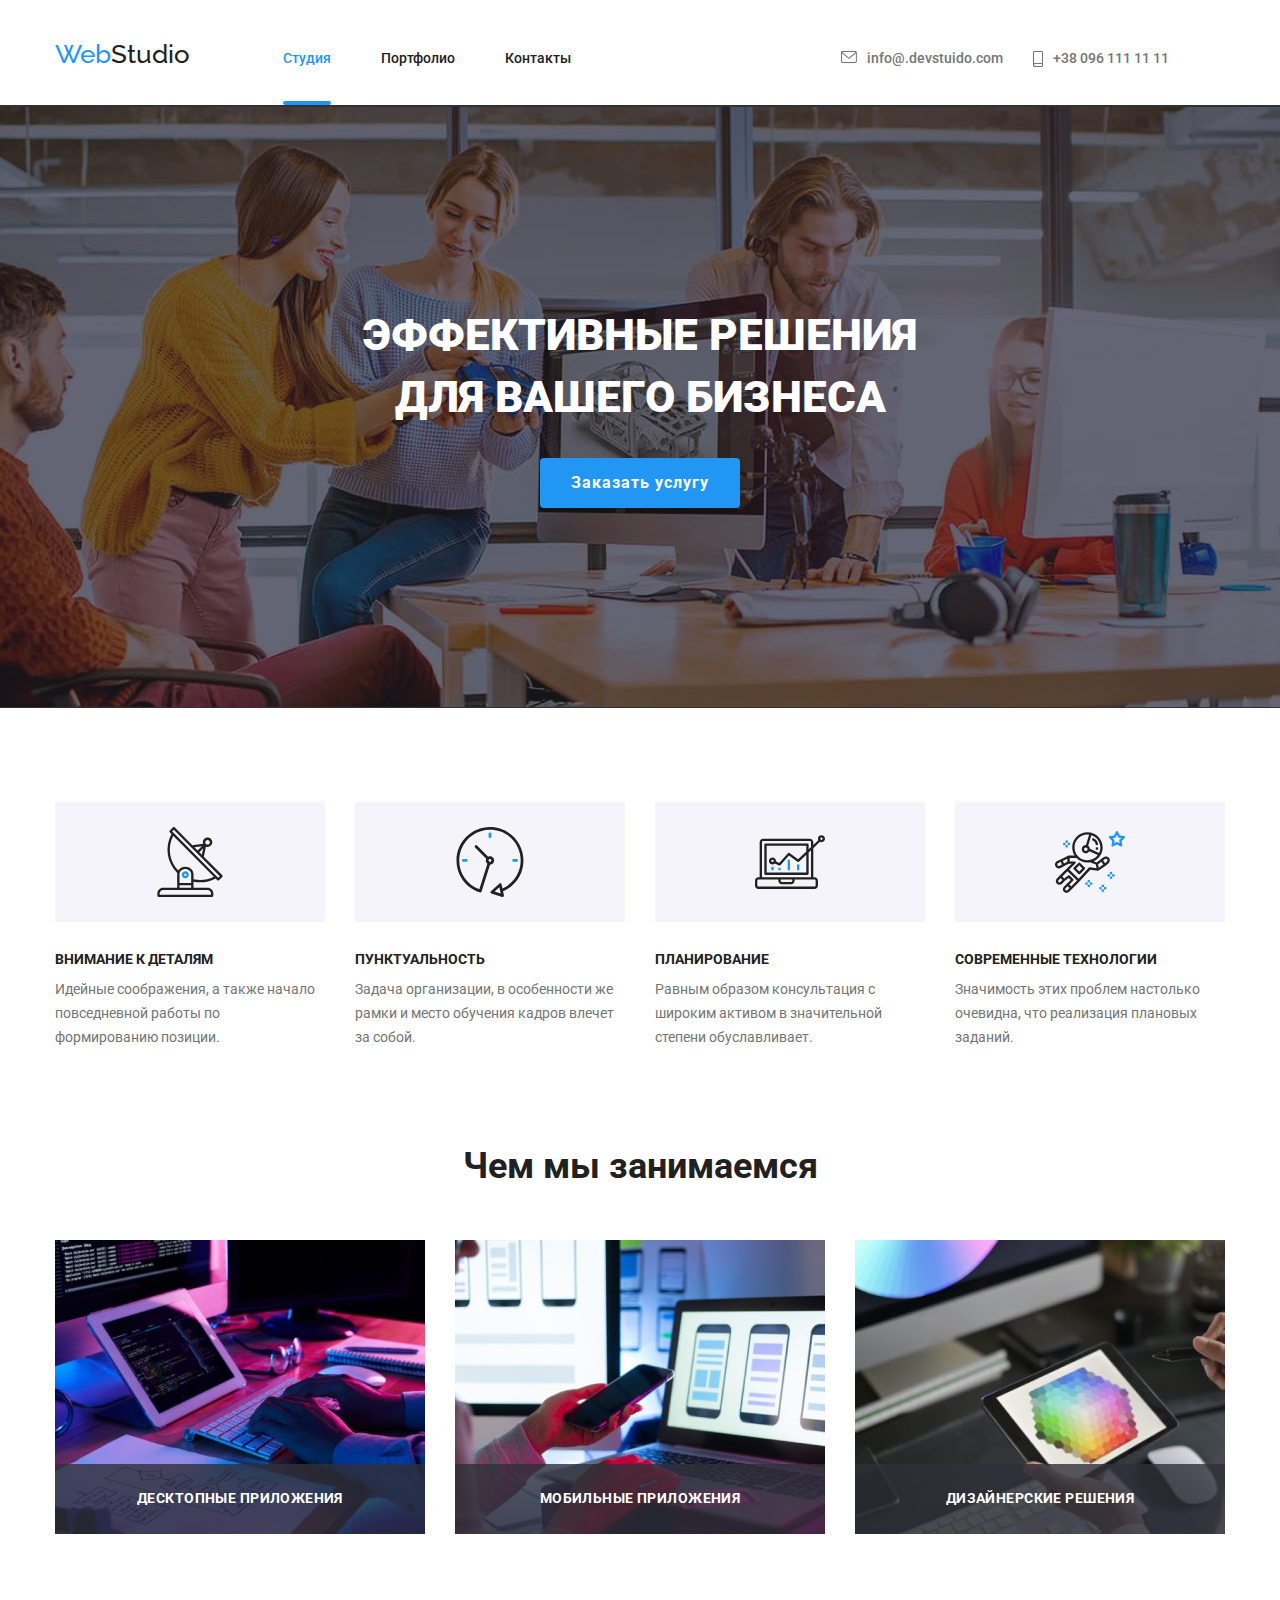
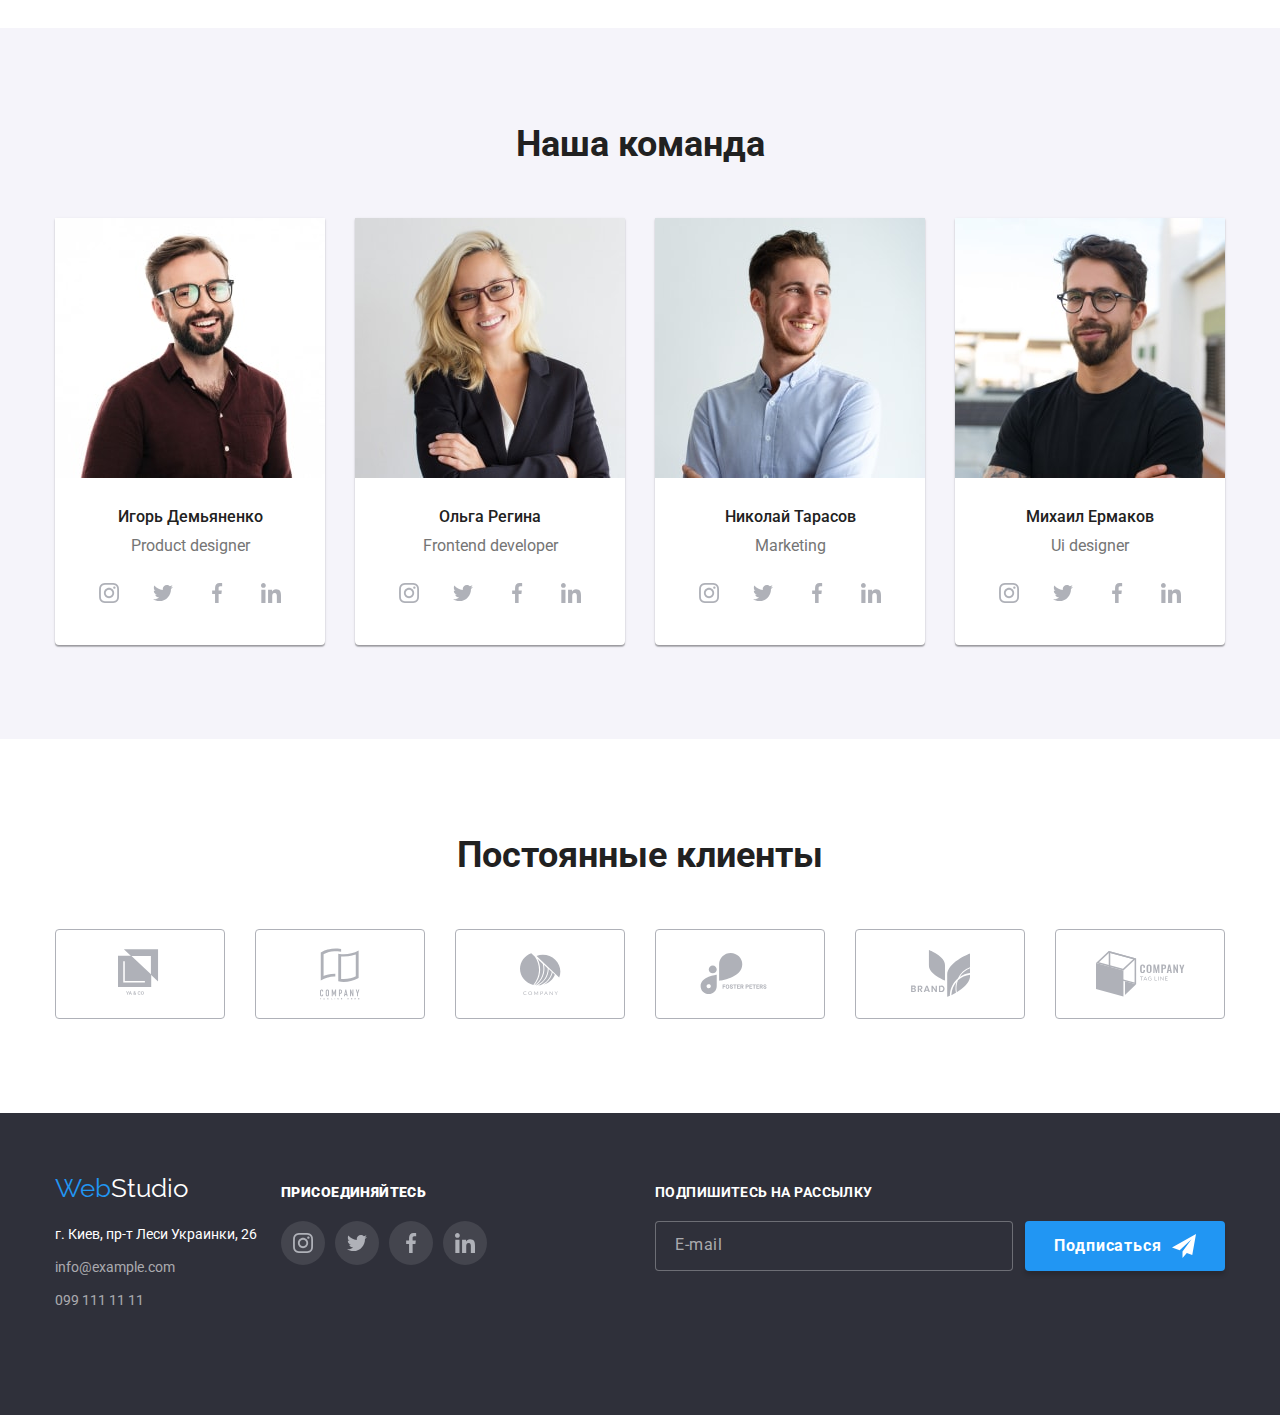
==== index.html @ bd7343af "1" ====
<!DOCTYPE html>
<html lang="ru">
  <head>
    <meta charset="UTF-8" />
    <meta name="viewport" content="width=device-width, initial-scale=1.0" />
    <title>Document</title>
    <link rel="styleheet" href="https://cdnjs.cloudflare.com/ajax/libs/modern-normalize/1.0.0/modern-normalize.min.css" />
    <link href="https://fonts.googleapis.com/css2?family=Roboto:wght@400;500;700;900&display=swap" rel="stylesheet" />
    <link href="https://fonts.googleapis.com/css2?family=Raleway:wght@700&display=swap" rel="stylesheet" />
    <link rel="stylesheet" href="./css/main.min.css" />
  </head>
  <body>
    <header class="index header">
      <div class="container container-nav">
        <a class="logo header-logo" href="/"><span>Web</span>Studio</a>

        <div data-menu class="nav_contacts is-open">
          <nav class="nav">
            <ul class="nav-links">
              <li class="nav-current nav-link"><a class="nav-current-link" href="">Студия</a></li>
              <li class="nav-link"><a href="./portfolio.html">Портфолио</a></li>
              <li class="nav-link"><a href="">Контакты</a></li>
            </ul>
          </nav>
          <ul class="header-contacts__list">
            <li class="header-contact__item">
              <a class="header-contacts header-item" href="info@devstudio.com">
                <svg class="header__icon" width="16px" height="12px">
                  <use href="./images/icons-homework4/symbol-defs.svg#envelope"></use>
                </svg>
                info@.devstuido.com</a
              >
            </li>
            <li class="header-contact__item">
              <a class="header-contacts" href="tel:+380991111111">
                <svg class="header__icon" width="10px" height="16px">
                  <use href="./images/icons-homework4/symbol-defs.svg#smartphone"></use>
                </svg>
                +38 096 111 11 11</a
              >
            </li>
          </ul>
        </div>
      </div>
      <button class="mob_menu-button is-open" type="button" data-menu-button>
        <svg class="mob_icons" width="40" height="40">
          <use class="mob_icon-menu" href="./images/icons-homework4/symbol-defs.svg#menu-icon"></use>
          <use class="mob_icon-cross" href="./images/icons-homework4/symbol-defs.svg#close-black"></use>
        </svg>
      </button>
    </header>
    <!-- блок герой-->
    <main>
      <section class="hero-section">
        <div class="container container-hero">
          <h1 class="hero-header">Эффективные решения для вашего бизнеса</h1>
          <button class="general-button" type="button" data-modal-open>Заказать услугу</button>
        </div>
      </section>
      <!--характеристики-->
      <section class="qualities section-padding">
        <div class="container">
          <h2 class="hidden">Наши характеристики</h2>
          <ul class="qualities-list">
            <li class="qualities-item logo-antenna">
              <h3 class="qualities-header">Внимание к деталям</h3>
              <p class="qualities-paragraph">Идейные соображения, а также начало повседневной работы по формированию позиции.</p>
            </li>
            <li class="qualities-item logo-clock">
              <h3 class="qualities-header">Пунктуальность</h3>
              <p class="qualities-paragraph">Задача организации, в особенности же рамки и место обучения кадров влечет за собой.</p>
            </li>
            <li class="qualities-item logo-diagram">
              <h3 class="qualities-header">Планирование</h3>
              <p class="qualities-paragraph">Равным образом консультация с широким активом в значительной степени обуславливает.</p>
            </li>
            <li class="qualities-item logo-astronaut">
              <h3 class="qualities-header">Современные технологии</h3>
              <p class="qualities-paragraph">Значимость этих проблем настолько очевидна, что реализация плановых заданий.</p>
            </li>
          </ul>
        </div>
      </section>
      <!--Виды услуг-->
      <section class="index-services__section">
        <div class="container section-padding">
          <h2 class="section-header">Чем мы занимаемся</h2>

          <ul class="product-images">
            <li class="index-product-image__container">
              <div class="index-product-overlay__container">
                <p class="index-product-overlay">десктопные приложения</p>
              </div>
              <img
                src="./images/images_homework1/desktop-1x-min.jpg"
                srcset="./images/images_homework1/desktop-1x-min.jpg 1x, ./images/images_homework1/desktop-2x-min.jpg 2x"
                width="370"
                alt="Человек работает за компьютером"
              />
            </li>
            <li class="index-product-image__container">
              <div class="index-product-overlay__container">
                <p class="index-product-overlay">мобильные приложения</p>
              </div>
              <img
                src="./images/images_homework1/mobile-1x-min.jpg"
                srcset="./images/images_homework1/mobile-1x-min.jpg 1x, ./images/images_homework1/mobile-2x-min.jpg 2x"
                width="370"
                alt="Человек работает с телефона "
              />
            </li>

            <li class="index-product-image__container">
              <div class="index-product-overlay__container">
                <p class="index-product-overlay">дизайнерские решения</p>
              </div>
              <img
                src="./images/images_homework1/designer-1x-min.jpg"
                srcset="./images/images_homework1/designer-1x-min.jpg 1x, ./images/images_homework1/designer-2x-min.jpg 2x"
                width="370"
                alt="Человек работает с планшета"
              />
            </li>
          </ul>
        </div>
      </section>
      <!--карточки команды-->
      <section class="team section-padding">
        <div class="container">
          <h2 class="section-header">Наша команда</h2>
          <ul class="team-cards">
            <li class="team-card">
              <img
                src="./images/images_homework1/id-1x-min.jpg "
                srcset="./images/images_homework1/id-1x-min.jpg 1x, ./images/images_homework1/id-2x-min.jpg 2x"
                sizes="(max-width: 479px) 450px, (max-width: 767px) 354px, (min-width: 768px) 270px"
                alt="Мужчина"
              />
              <h3 class="names-header">Игорь Демьяненко</h3>
              <p>Product designer</p>
              <div>
                <ul class="icon-list">
                  <li class="icon-item">
                    <a class="social-network__icon-link" target="_blank" href="" aria-label="инстаграм" rel="noopener noreferrer">
                      <svg class="social-network__icon-svg" width="20" height="20">
                        <use href="./images/icons-homework4/symbol-defs.svg#instagram"></use>
                      </svg>
                    </a>
                  </li>
                  <li class="icon-item">
                    <a class="social-network__icon-link" target="_blank" aria-label="твиттер" href="" rel="noopener noreferrer">
                      <svg class="social-network__icon-svg" width="20" height="20">
                        <use href="./images/icons-homework4/symbol-defs.svg#twitter"></use>
                      </svg>
                    </a>
                  </li>
                  <li class="icon-item">
                    <a class="social-network__icon-link" target="_blank" aria-label="фейсбук" href="" rel="noopener noreferrer">
                      <svg class="social-network__icon-svg" width="20" height="20">
                        <use href="./images/icons-homework4/symbol-defs.svg#facebook"></use>
                      </svg>
                    </a>
                  </li>
                  <li class="icon-item">
                    <a class="social-network__icon-link" target="_blank" aria-label="линкедин" href="" rel="noopener noreferrer">
                      <svg class="social-network__icon-svg" width="20" height="20">
                        <use href="./images/icons-homework4/symbol-defs.svg#linkedin"></use>
                      </svg>
                    </a>
                  </li>
                </ul>
              </div>
            </li>
            <li class="team-card">
              <img
                src="./images/images_homework1/or-1x-min.jpg "
                srcset="./images/images_homework1/or-1x-min.jpg 1x, ./images/images_homework1/or-2x-min.jpg 2x"
                sizes="(max-width: 479px) 450px, (max-width: 767px) 354px, (min-width: 768px) 270px"
                alt="Женщина"
              />
              <h3 class="names-header">Ольга Регина</h3>
              <p>Frontend developer</p>
              <div>
                <ul class="icon-list">
                  <li class="icon-item">
                    <a class="social-network__icon-link" target="_blank" href="" aria-label="инстаграм" rel="noopener noreferrer">
                      <svg class="social-network__icon-svg" width="20" height="20">
                        <use href="./images/icons-homework4/symbol-defs.svg#instagram"></use>
                      </svg>
                    </a>
                  </li>
                  <li class="icon-item">
                    <a class="social-network__icon-link" target="_blank" aria-label="твиттер" href="" rel="noopener noreferrer">
                      <svg class="social-network__icon-svg" width="20" height="20">
                        <use href="./images/icons-homework4/symbol-defs.svg#twitter"></use>
                      </svg>
                    </a>
                  </li>
                  <li class="icon-item">
                    <a class="social-network__icon-link" target="_blank" aria-label="фейсбук" href="" rel="noopener noreferrer">
                      <svg class="social-network__icon-svg" width="20" height="20">
                        <use href="./images/icons-homework4/symbol-defs.svg#facebook"></use>
                      </svg>
                    </a>
                  </li>
                  <li class="icon-item">
                    <a class="social-network__icon-link" target="_blank" aria-label="линкедин" href="" rel="noopener noreferrer">
                      <svg class="social-network__icon-svg" width="20" height="20">
                        <use href="./images/icons-homework4/symbol-defs.svg#linkedin"></use>
                      </svg>
                    </a>
                  </li>
                </ul>
              </div>
            </li>

            <li class="team-card">
              <img
                src="./images/images_homework1/nt-1x-min.jpg "
                srcset="./images/images_homework1/nt-1x-min.jpg 1x, ./images/images_homework1/nt-2x-min.jpg 2x"
                sizes="(max-width: 479px) 450px, (max-width: 767px) 354px, (min-width: 768px) 270px"
                alt="Мужчина"
              />
              <h3 class="names-header">Николай Тарасов</h3>
              <p>Marketing</p>
              <div>
                <ul class="icon-list">
                  <li class="icon-item">
                    <a class="social-network__icon-link" target="_blank" href="" aria-label="инстаграм" rel="noopener noreferrer">
                      <svg class="social-network__icon-svg" width="20" height="20">
                        <use href="./images/icons-homework4/symbol-defs.svg#instagram"></use>
                      </svg>
                    </a>
                  </li>
                  <li class="icon-item">
                    <a class="social-network__icon-link" target="_blank" aria-label="твиттер" href="" rel="noopener noreferrer">
                      <svg class="social-network__icon-svg" width="20" height="20">
                        <use href="./images/icons-homework4/symbol-defs.svg#twitter"></use>
                      </svg>
                    </a>
                  </li>
                  <li class="icon-item">
                    <a class="social-network__icon-link" target="_blank" aria-label="фейсбук" href="" rel="noopener noreferrer">
                      <svg class="social-network__icon-svg" width="20" height="20">
                        <use href="./images/icons-homework4/symbol-defs.svg#facebook"></use>
                      </svg>
                    </a>
                  </li>
                  <li class="icon-item">
                    <a class="social-network__icon-link" target="_blank" aria-label="линкедин" href="" rel="noopener noreferrer">
                      <svg class="social-network__icon-svg" width="20" height="20">
                        <use href="./images/icons-homework4/symbol-defs.svg#linkedin"></use>
                      </svg>
                    </a>
                  </li>
                </ul>
              </div>
            </li>

            <li class="team-card">
              <img
                src="./images/images_homework1/me-1x-min.jpg "
                srcset="./images/images_homework1/me-1x-min.jpg 1x, ./images/images_homework1/me-2x-min.jpg 2x"
                sizes="(max-width: 479px) 450px, (max-width: 767px) 354px, (min-width: 768px) 270px"
                alt="Мужчина"
              />
              <h3 class="names-header">Михаил Ермаков</h3>
              <p>Ui designer</p>
              <div>
                <ul class="icon-list">
                  <li class="icon-item">
                    <a class="social-network__icon-link" target="_blank" href="" aria-label="инстаграм" rel="noopener noreferrer">
                      <svg class="social-network__icon-svg" width="20" height="20">
                        <use href="./images/icons-homework4/symbol-defs.svg#instagram"></use>
                      </svg>
                    </a>
                  </li>
                  <li class="icon-item">
                    <a class="social-network__icon-link" target="_blank" aria-label="твиттер" href="" rel="noopener noreferrer">
                      <svg class="social-network__icon-svg" width="20" height="20">
                        <use href="./images/icons-homework4/symbol-defs.svg#twitter"></use>
                      </svg>
                    </a>
                  </li>
                  <li class="icon-item">
                    <a class="social-network__icon-link" target="_blank" aria-label="фейсбук" href="" rel="noopener noreferrer">
                      <svg class="social-network__icon-svg" width="20" height="20">
                        <use href="./images/icons-homework4/symbol-defs.svg#facebook"></use>
                      </svg>
                    </a>
                  </li>
                  <li class="icon-item">
                    <a class="social-network__icon-link" target="_blank" aria-label="линкедин" href="" rel="noopener noreferrer">
                      <svg class="social-network__icon-svg" width="20" height="20">
                        <use href="./images/icons-homework4/symbol-defs.svg#linkedin"></use>
                      </svg>
                    </a>
                  </li>
                </ul>
              </div>
            </li>
          </ul>
        </div>
      </section>
      <!-- секция наши клиенты -->
      <section class="clients-section section-padding">
        <div class="container">
          <h2 class="section-header">Постоянные клиенты</h2>
          <ul class="clients-icon__list">
            <li class="clients-item">
              <a class="clients-link" href="" rel="noreferrer noopener" aria-label="">
                <svg class="clients-icon" width="44.27px" height="49.23px">
                  <use href="./images/icons-homework4/symbol-defs.svg#ya-co"></use>
                </svg>
              </a>
            </li>
            <li class="clients-item">
              <a class="clients-link" href="" rel="noreferrer noopener" aria-label="">
                <svg class="clients-icon" width="40px" height="52px">
                  <use href="./images/icons-homework4/symbol-defs.svg#company-tagline-here"></use>
                </svg>
              </a>
            </li>
            <li class="clients-item">
              <a class="clients-link" href="" rel="noreferrer noopener" aria-label="">
                <svg class="clients-icon" width="41px" height="42.6px">
                  <use href="./images/icons-homework4/symbol-defs.svg#company"></use>
                </svg>
              </a>
            </li>
            <li class="clients-item">
              <a class="clients-link" href="" rel="noreferrer noopener" aria-label="">
                <svg class="clients-icon" width="80px" height="42px">
                  <use href="./images/icons-homework4/symbol-defs.svg#foster-peters"></use>
                </svg>
              </a>
            </li>
            <li class="clients-item">
              <a class="clients-link" href="" rel="noreferrer noopener" aria-label="">
                <svg class="clients-icon" width="59px" height="47px">
                  <use href="./images/icons-homework4/symbol-defs.svg#brand"></use>
                </svg>
              </a>
            </li>
            <li class="clients-item">
              <a class="clients-link" href="" rel="noreferrer noopener" aria-label="">
                <svg class="clients-icon" width="89px" height="46px">
                  <use href="./images/icons-homework4/symbol-defs.svg#company-tagline"></use>
                </svg>
              </a>
            </li>
          </ul>
        </div>
      </section>
      <!-- модальное окно -->
      <div class="backdrop is-hidden" data-modal>
        <div class="modal">
          <button type="button" class="modal-close-button" data-modal-close>
            <svg width="18px" height="18px">
              <use href="./images/icons-homework4/symbol-defs.svg#close-black"></use>
            </svg>
          </button>
          <h2 class="modal-header">Оставьте свои данные, мы вам перезвоним</h2>
          <form class="modal-form">
            <div class="modal-input__container">
              <label class="modal-label"
                >Имя
                <svg class="modal-icon">
                  <use href="./images/icons-homework4/symbol-defs.svg#human"></use>
                </svg>
                <input class="modal-input" type="text" name="name" />
              </label>
            </div>
            <div class="modal-input__container">
              <label class="modal-label"
                >Телефон
                <svg class="modal-icon">
                  <use href="./images/icons-homework4/symbol-defs.svg#phone"></use>
                </svg>
                <input class="modal-input" type="tel" name="telephone" />
              </label>
            </div>
            <div class="modal-input__container">
              <label class="modal-label"
                >Почта
                <svg class="modal-icon">
                  <use href="./images/icons-homework4/symbol-defs.svg#envelope-modal"></use>
                </svg>
                <input class="modal-input" type="email" name="email" />
              </label>
            </div>
            <div class="modal-input__container">
              <label class="modal-label" for="textarea">Комментарий</label>
              <textarea class="modal-textarea" id="textarea" rows="10" placeholder="Введите текст"></textarea>
            </div>

            <div class="modal-checkbox__submit">
              <label class="modal__contract-checkbox" for="contract">
                Соглашаюсь с рассылкой и принимаю
                <input class="modal-checkbox__input visually-hidden" type="checkbox" id="contract" />
                <span class="custom-checkbox"></span>
              </label>
              <a class="modal__contract-checkbox modal__contract-checkbox-link" href="">Условия договора</a>
            </div>
            <button class="general-button modal-submit__button" type="submit">Отправить</button>
          </form>
        </div>
      </div>
      <script src="./js/modal.js"></script>
    </main>
    <!-- footer -->
    <footer class="footer">
      <div class="container section-padding footer-section__whole">
        <div class="footer_logo_and_social">
          <div class="div_logo-nav">
            <div class="div-logo">
              <a class="logo" href="/"><span>Web</span>Studio</a>
            </div>
            <div class="footer-adress__section">
              <address class="footer-contacts">
                <a href="" class="footer-contact footer-adress">г. Киев, пр-т Леси Украинки, 26</a>
                <a class="footer-contact" href="info@example.com">info@example.com</a>
                <a class="footer-contact" href="tel:+380991111111">099 111 11 11</a>
              </address>
            </div>
          </div>

          <div class="section__social-network">
            <div class="social-network">
              <h2 class="footer-header"><strong>присоединяйтесь</strong></h2>
              <ul class="icon-list">
                <li class="icon-item">
                  <a class="footer-link social-network__icon-link" target="_blank" aria-label="фейсбук" href="" rel="noopener noreferrer">
                    <svg class="footer-icon social-network__icon-svg">
                      <use href="./images/icons-homework4/symbol-defs.svg#instagram"></use>
                    </svg>
                  </a>
                </li>
                <li class="icon-item">
                  <a class="footer-link social-network__icon-link" target="_blank" aria-label="твиттер" href="" rel="noopener noreferrer">
                    <svg class="footer-icon social-network__icon-svg">
                      <use href="./images/icons-homework4/symbol-defs.svg#twitter"></use>
                    </svg>
                  </a>
                </li>
                <li class="icon-item">
                  <a class="footer-link social-network__icon-link" target="_blank" aria-label="фейсбук" href="" rel="noopener noreferrer">
                    <svg class="footer-icon social-network__icon-svg">
                      <use href="./images/icons-homework4/symbol-defs.svg#facebook"></use>
                    </svg>
                  </a>
                </li>
                <li class="icon-item">
                  <a class="footer-link social-network__icon-link" target="_blank" href="" aria-label="линкедин" rel="noopener noreferrer">
                    <svg class="footer-icon social-network__icon-svg">
                      <use href="./images/icons-homework4/symbol-defs.svg#linkedin"></use>
                    </svg>
                  </a>
                </li>
              </ul>
            </div>
          </div>
        </div>

        <div class="footer-newsletter">
          <h2 class="footer-header">подпишитесь на рассылку</h2>
          <form class="footer-email__form">
            <input class="footer-input" type="email" name="email" placeholder=" E-mail" />

            <button class="footer-signup__button general-button" type="submit">
              Подписаться
              <svg class="footer-form__icon">
                <use href="./images/icons-homework4/symbol-defs.svg#send-icon"></use>
              </svg>
            </button>
          </form>
        </div>
      </div>
    </footer>
  </body>
</html>
---- css/main.min.css ----
html{box-sizing:border-box}*,*::before,*::after{box-sizing:inherit}img{display:block;height:auto;max-width:100%}*{margin:0;padding:0}ul{list-style:none}h2,h3{color:#212121}body,header{font-family:"Roboto", sans-serif;color:#757575}a:active{color:#2196f3}address{font-style:normal}a{color:inherit;text-decoration:none}.hidden{display:none}.section-padding{padding-bottom:94px}.visually-hidden{position:absolute !important;clip:rect(1px 1px 1px 1px);clip:rect(1px, 1px, 1px, 1px);padding:0 !important;border:0 !important;height:1px !important;width:1px !important;overflow:hidden}.general-button{background-color:#2196f3;min-width:200px;color:#fff;border-radius:4px;border:0;box-shadow:0px 4px 4px rgba(0,0,0,0.15);border-radius:4px;font-family:"Roboto", sans-serif;font-style:normal;font-weight:700;font-size:16px;line-height:1.875;padding-top:10px;padding-bottom:10px;letter-spacing:0.06em}.general-button:hover{cursor:pointer}.container{width:100%px;padding-left:15px;padding-right:15px;margin-left:auto;margin-right:auto}@media (min-width: 480px) and (max-width: 1199px){.container{width:768px}}@media (min-width: 1200px){.container{width:1200px}}.social-network__icon-link{height:44px;width:44px;display:flex;align-items:center;justify-content:center;border-radius:50%;transition:background-color 250ms cubic-bezier(0.4, 0, 0.2, 1);fill:#afb1b8}.icon-item:not(:first-child){margin-left:10px}.icon-list{margin:0;display:inline-flex;padding:0}.social-network__icon-link:hover .social-network__icon-svg,.social-network__icon-link:focus .social-network__icon-svg{fill:#ffffff}.social-network__icon-link:hover,.social-network__icon-link:focus{background-color:#2196f3}.logo{font-size:26px;font-family:"Raleway", serif;color:#212121;margin-right:93px}.footer .logo{color:#fff}.div-logo{margin-bottom:20px}.nav{display:flex;align-items:center}.nav-link{flex-basis:calc(100% - 100px / 3);margin-right:50px}.nav-links{display:flex}.nav .nav-current-link::after{position:absolute;display:block;width:100%;background:#2196f3;border-radius:2px;height:4px;content:"";bottom:0}.nav .nav-current-link{position:relative;padding-bottom:39px}.nav ul{color:#212121}.nav-current{color:#2196f3}@media (min-width: 480px) and (max-width: 1199px){.nav .nav-current-link{padding-bottom:49px}}.logo span{color:#2196f3}.section-header{font-weight:700;font-size:36px;line-height:1.27;text-align:center;margin-bottom:50px}.footer{background-color:#2f303a;color:#fff;padding-top:60px}.footer-contact:hover,.footer-contact:focus{color:#2196f3}.footer span{color:#2196f3}.footer-contact{font-size:14px;line-height:1.7;display:flex;flex-direction:column;align-items:center;color:rgba(255,255,255,0.6);margin-bottom:9px;transition:color 250ms cubic-bezier(0.4, 0, 0.2, 1)}.footer-header{font-family:"Roboto", sans-serif;font-size:14px;font-style:normal;font-weight:700;line-height:1.14;letter-spacing:0.03em;text-align:left;text-transform:uppercase;color:#ffffff;margin-bottom:20px}.footer-icon{fill:#ffffff}.footer-link{background-color:rgba(255,255,255,0.1)}.footer_form-button{display:inline-flex}.footer-signup__button{margin-left:12px;display:flex;justify-content:center;align-items:center}.footer-input{width:358px;padding-top:15px;padding-bottom:15px;background-color:#2f303a;padding-left:15px;border:1px solid rgba(255,255,255,0.3);box-sizing:border-box;border-radius:4px}.footer-input .social-network,.footer-input .footer-newsletter{margin-left:30px}.footer-input::placeholder{font-family:"Roboto", sans-serif;font-style:normal;font-weight:400;font-size:16px;line-height:1.25;display:flex;align-items:center;letter-spacing:0.03em;color:rgba(255,255,255,0.6)}.footer-input:hover,.footer-input:focus{color:#ffffff}.footer-form__icon{width:24px;height:24px;fill:#ffffff;margin-left:10px}.footer-adress{color:#ffffff}@media (max-width: 479px){.footer .footer-section__whole,.footer .section__social-network{align-items:baseline;text-align:center}.footer .social-network{margin-left:0}.footer .logo{margin-right:0}.footer .footer-header{margin-top:80px;text-align:center}.footer .footer-newsletter{display:flex;flex-direction:column;justify-content:center}.footer .footer-signup__button{margin-left:0;display:inline-flex;margin-top:20px}.footer .footer-form__icon{align-items:center}}@media (min-width: 480px) and (max-width: 1199px){.footer .footer_logo_and_social{display:flex;align-items:baseline;justify-content:center}.footer .footer-signup__button{margin-top:20px;margin-left:auto;margin-right:auto}.footer .footer-email__form{text-align:center}.footer .div_logo-nav,.footer .section__social-network{flex-basis:calc(100% / 2 - 30px)}.footer .div-logo,.footer .footer-header,.footer .section__social-network{text-align:center}.footer .logo{margin-right:0}}@media (min-width: 1200px){.footer-email__form{display:flex}.footer-contact{align-items:flex-start}.footer .footer_logo_and_social,.footer .footer-section__whole,.footer .section__social-network{display:flex;align-items:baseline;flex-basis:calc(100% - 60px / 3)}}.footer .social-network__icon-svg{height:20px;width:20px;fill:#afb1b8;transition:fill 250ms cubic-bezier(0.4, 0, 0.2, 1);background-color:transparent}.header-logo{color:#212121;margin-top:15px}.header{padding-bottom:36px}@media (min-width: 480px){.nav,.header-contacts{font-size:14px;line-height:1.14;font-weight:500}}header a{transition:color 250ms cubic-bezier(0.4, 0, 0.2, 1)}header a:hover,header a:focus{color:#2196f3}.header-contacts{display:flex;position:relative}.header-contacts__list{display:flex;margin-left:220px}.header-contact__item{margin-right:30px}.header-item:not(:last-child){margin-right:50px}.portfolio-header{margin-bottom:94px;border-bottom:1px solid #ececec}.header__icon{fill:currentColor;margin-right:10px;margin-top:px;transition:fill 250ms cubic-bezier(0.4, 0, 0.2, 1)}.header-contacts:hover,.header-contacts:focus{color:#2196f3;fill:#2196f3}.container-nav,.nav_contacts{display:flex;align-items:center;padding-top:24px;font-size:18px;line-height:1.16;font-weight:500}@media (max-width: 479px){.container-nav,.nav_contacts{padding-top:0px}.container-nav{padding-bottom:16px;border-bottom:1px solid #ececec}.header-contacts__list{text-align:center;margin:0;margin-top:60px;margin-bottom:60px}.header-contact__item:not(:first-child){margin-top:16px;margin-left:10px}.nav-link:not(:first-child){margin-top:40px}.header-contacts__list,.nav-links{display:flex;flex-direction:column}.nav_contacts{text-align:center;position:absolute;display:flex;flex-direction:column;width:100%;left:55%;transform:translatex(-55%);top:12%;background-color:white}}@media (min-width: 480px) and (max-width: 1199px){.portfolio-header{margin-bottom:30px}.header-contacts__list{display:flex;align-items:flex-start;flex-direction:column;margin-left:0}.header-contact__item:not(:last-child){margin-bottom:10px}}.modal{position:absolute;font-family:"Roboto", sans-serif;font-size:16px;font-style:normal;font-weight:400;line-height:1.16;letter-spacing:0.01em;text-align:left;padding:40px 39px 40px 41px;top:50%;left:50%;transform:translate(-50%, -50%);background-color:#ffffff}.modal-close-button{display:flex;justify-content:center;align-items:center;position:absolute;top:0;right:0;width:30px;height:30px;margin-top:8px;margin-right:8px;border-radius:50%;border:1px solid rgba(0,0,0,0.1);transition:fill 250ms cubic-bezier(0.4, 0, 0.2, 1);background-color:#fff}.modal-close-button:hover,.modal-close-button:hover{fill:#2196f3;cursor:pointer}@media (max-width: 1199px){.modal{max-width:450px;max-height:609px;width:100%;height:100%}}@media (max-width: 1199px) and (min-width: 1200px){.modal{min-width:528px;min-height:581px}}.clients-section{padding-top:94px}.clients-icon__list{display:flex}@media (max-width: 479px){.clients-section{padding-top:60px;padding-bottom:60px}.clients-icon__list{flex-wrap:wrap}.clients-item{flex-basis:calc((100% - 30px) / 2)}.clients-item:nth-child(even){margin-left:30px}.clients-item:nth-child(n+3){margin-top:30px}}@media (min-width: 480px) and (max-width: 1199px){.clients-section{padding-top:30px;padding-bottom:30px}.clients-icon__list{flex-wrap:wrap}.clients-item{flex-basis:calc((100% - 60px) / 3)}.clients-item:not(:nth-child(3n+1)){margin-left:30px}.clients-item:nth-child(n+4){margin-top:30px}}@media (min-width: 1200px){.clients-item{flex-basis:calc(100% - 150px / 6)}.clients-item:not(:last-child){margin-right:30px}}.clients-link{display:flex;justify-content:center;align-items:center;height:90px;border:1px solid #afb1b8;border-radius:4px;fill:#afb1b8;transition:border 250ms cubic-bezier(0.4, 0, 0.2, 1)}.clients-icon{transition:fill 250ms cubic-bezier(0.4, 0, 0.2, 1)}.clients-link:hover,.clients-link:focus{border:1px solid #2196f3;fill:#2196f3}.hero-header{font-size:44px;line-height:1.4;font-weight:900;text-align:center;color:#fff;text-transform:uppercase;margin-bottom:30px}.hero-section{margin-left:auto;margin-right:auto;max-width:1600px;background-image:linear-gradient(rgba(47,48,58,0.4), rgba(47,48,58,0.4)),url(../images/images_homework4/Img.jpg);background-position:center;background-repeat:no-repeat;background-color:#2f303a;text-align:center}.container-hero{margin-bottom:0;max-width:680px;margin-left:auto;margin-right:auto;padding-top:200px;padding-bottom:200px}.qualities{padding-top:94px}.qualities-header{font-size:14px;font-weight:700;line-height:1.14;margin-bottom:10px;text-transform:uppercase}.qualities-paragraph{font-weight:400;font-size:14px;line-height:1.71;color:#757575}@media (min-width: 768px){.qualities-list{display:flex;flex-wrap:wrap;margin-left:-30px;margin-top:-30px}.qualities-item{flex-basis:calc((100% / 2) - 30px);margin-left:30px;margin-top:30px}}@media (min-width: 1200px){.qualities-list{display:flex}.qualities-item{flex-basis:calc((100% / 4) - 30px)}}.qualities-item::before{content:"";display:block;max-width:100%;height:120px;margin-bottom:30px;background-color:#f5f4fa;background-repeat:no-repeat;background-position:center}.logo-antenna::before{background-image:url(../images/icons-homework4/antenna.svg)}.logo-clock::before{background-image:url(../images/icons-homework4/clock.svg)}.logo-diagram::before{background-image:url(../images/icons-homework4/diagram.svg)}.logo-astronaut::before{background-image:url(../images/icons-homework4/astronaut.svg)}.index-product-image__container{position:relative;width:370px}.index-product-overlay__container{display:flex;justify-content:center;align-items:center;position:absolute;bottom:0;width:100%;height:70px;background-color:rgba(47,48,58,0.8)}.index-product-overlay{text-transform:uppercase;font-family:"Roboto", sans-serif;font-size:14px;font-style:normal;font-weight:700;line-height:1.14px;letter-spacing:0.03em;text-align:center;color:#fff}.index-services__section{display:none}@media (min-width: 1200px){.index-services__section{display:block}}.team{background-color:#f5f4fa;padding-top:94px}.team-card{background-color:#ffffff;box-shadow:0px 1px 3px rgba(0,0,0,0.12),0px 1px 1px rgba(0,0,0,0.14),0px 2px 1px rgba(0,0,0,0.2);border-radius:0px 0px 4px 4px;text-align:center}.team.container{padding-left:0px;padding-right:0px}@media (max-width: 479px){.team .team-card:not(:first-child){margin-top:20px}.team .icon-list{padding-bottom:24px}.team img{width:100%}}@media (min-width: 480px) and (max-width: 1199px){.team img{width:100%}.team-cards{display:flex;flex-wrap:wrap;margin-top:-30px;margin-bottom:-30px}.team-card{margin:15px;flex-basis:calc((100% / 2) - 30px)}}@media (min-width: 1200px){.team-cards{display:flex;flex-wrap:wrap;flex-basis:calc(100% / 4 - 90px)}.team-card{padding-bottom:30px}.team-card:not(:first-child){margin-left:30px}}.team-card p{margin-top:10px;margin-bottom:16px}.names-header{font-weight:500;font-size:16px;line-height:1.17;color:#212121;margin-top:30px}.names-paragraph{font-weight:400;font-size:16px;line-height:1.17}.portfolio-button{min-width:73px;color:#212121;line-height:1.6;font-size:16px;background-color:#f5f4fa;font-weight:500;margin-left:8px;border-radius:4px;padding:8px 22px;border:none;transition:background-color 250ms cubic-bezier(0.4, 0, 0.2, 1),color 250ms cubic-bezier(0.4, 0, 0.2, 1),box-shadow 250ms cubic-bezier(0.4, 0, 0.2, 1)}.portfolio-button:hover,.portfolio-button:focus{background-color:#2196f3;color:#fff;box-shadow:0px 3px 1px rgba(0,0,0,0.1),0px 1px 2px rgba(0,0,0,0.08),0px 2px 2px rgba(0,0,0,0.12);cursor:pointer}.buttons-list{display:flex;justify-content:center}.buttons-container{padding-bottom:0;margin-bottom:56px}@media (max-width: 479px){.buttons-list{display:flex;flex-wrap:wrap;justify-content:flex-start;text-align:start}.buttons-list__item{margin-top:10px}}.product-header{font-weight:700;font-size:18px;line-height:2;margin-left:24px;margin-top:0}.product-type{font-weight:normal;font-size:16px;line-height:1.9;margin-left:24px}.product-products{list-style:none}.product-card{margin-top:30px;margin-left:30px;transition:box-shadow 250ms cubic-bezier(0.4, 0, 0.2, 1)}.product-card:hover,.product-card:focus{box-shadow:0px 1px 1px rgba(0,0,0,0.12),0px 4px 4px rgba(0,0,0,0.06),1px 4px 6px rgba(0,0,0,0.16)}.product-images{display:flex;justify-content:space-between}.card-set{display:flex;flex-wrap:wrap;margin-top:-30px;margin-left:-30px}@media (min-width: 480px) and (max-width: 1199px){.card-set{display:flex;flex-wrap:wrap}.product-card{flex-basis:calc(100% / 2 - 30px);margin:0;margin-top:30px;margin-left:10px}}.card-border{border-left:1px solid #eeeeee;border-right:1px solid #eeeeee;border-bottom:1px solid #eeeeee;padding-bottom:20px;padding-top:20px}.image-container{position:relative}.portfolio--product-overlay__container{position:absolute;display:flex;justify-content:center;align-items:center;background-color:rgba(33,150,243,0.9);padding-left:24px;padding-right:24px;opacity:0;transition:opacity 250ms cubic-bezier(0.4, 0, 0.2, 1),height 250ms cubic-bezier(0.4, 0, 0.2, 1);bottom:0;width:100%;height:0px}.portfolio--product-overlay{font-family:"Roboto", sans-serif;font-size:18px;font-style:normal;font-weight:400;line-height:1.55;letter-spacing:0.03em;text-align:left;color:#fff}.link-product-card:hover .portfolio--product-overlay__container,.link-product-card:focus .portfolio--product-overlay__container{opacity:1;height:294px}.backdrop{position:fixed;top:0;left:0;width:100%;height:100%;background-color:rgba(0,0,0,0.2)}.backdrop.is-hidden{opacity:0;pointer-events:none}.modal-header{font-family:"Roboto", sans-serif;font-size:20px;font-style:normal;font-weight:700;line-height:1.15;letter-spacing:0.03em;text-align:center;margin-bottom:12px}.modal__contract-checkbox{font-family:"Roboto", sans-serif;font-size:14px;font-style:normal;font-weight:400;line-height:1.71;letter-spacing:0.03em}.modal__contract-checkbox-link{text-decoration:underline;color:#188ce8}.modal-textarea::placeholder{font-family:"Roboto", sans-serif;font-style:normal;font-weight:400;font-size:14px;line-height:1.14;letter-spacing:0.01em}.modal-textarea{height:120px;width:100%;resize:none;padding:12px 16px;margin-bottom:25px;border:1px solid rgba(33,33,33,0.2);border-radius:4px;transition:border-color 250ms cubic-bezier(0.4, 0, 0.2, 1)}.modal-input__container{position:relative;display:flex;flex-direction:column}.modal-label{margin-bottom:4px;font-family:"Roboto", sans-serif;font-style:normal;font-weight:400;font-size:12px;line-height:1.14;letter-spacing:0.01em;display:flex;flex-direction:column}.modal-icon{position:absolute;top:50%;transform:translateY(-50%);left:13px;width:18px;height:18px;transition:fill 250ms cubic-bezier(0.4, 0, 0.2, 1)}.modal-submit__button{display:block;margin-left:auto;margin-right:auto}.modal-input__container:focus svg,.modal-input__container:hover svg,.modal-input__container:hover .modal-input,.modal-input__container:focus .modal-input,.modal-input__container:hover .modal-textarea,.modal-input__container:focus .modal-textarea{fill:#2196f3;border-color:#2196f3}.modal-checkbox__input:checked+.custom-checkbox{border-color:#2196f3;background-image:url(../images/images-homework-6/vector.svg);background-color:#2196f3;background-size:auto;background-repeat:no-repeat}.modal-checkbox__submit{position:relative;padding-left:30px;margin-bottom:30px}.custom-checkbox{position:absolute;display:block;left:0;bottom:50%;transform:translateY(50%);width:16px;height:15px;border:2px solid #212121;border-radius:3px}.modal-input{border:1px solid rgba(33,33,33,0.2);border-radius:4px;padding-left:40px;height:40px;margin-bottom:10px;transition:border-color 250ms cubic-bezier(0.4, 0, 0.2, 1)}.mob_menu-button{display:inline-flex;padding:0;margin:0;background:none;background-color:transparent;border:none;display:none;position:absolute;right:0;top:0;margin-top:10px;margin-right:15px}@media screen and (max-width: 479px){.mob_menu-button{display:block}}.mob_menu-button:hover .mob_icons,.mob_menu-button:focus .mob_icons{fill:#2196f3}.mob_icon-cross{display:none}.mob_menu-button.is-open .mob_icon-menu{display:none}.mob_menu-button.is-open .mob_icon-cross{display:block}
/*# sourceMappingURL=main.min.css.map */
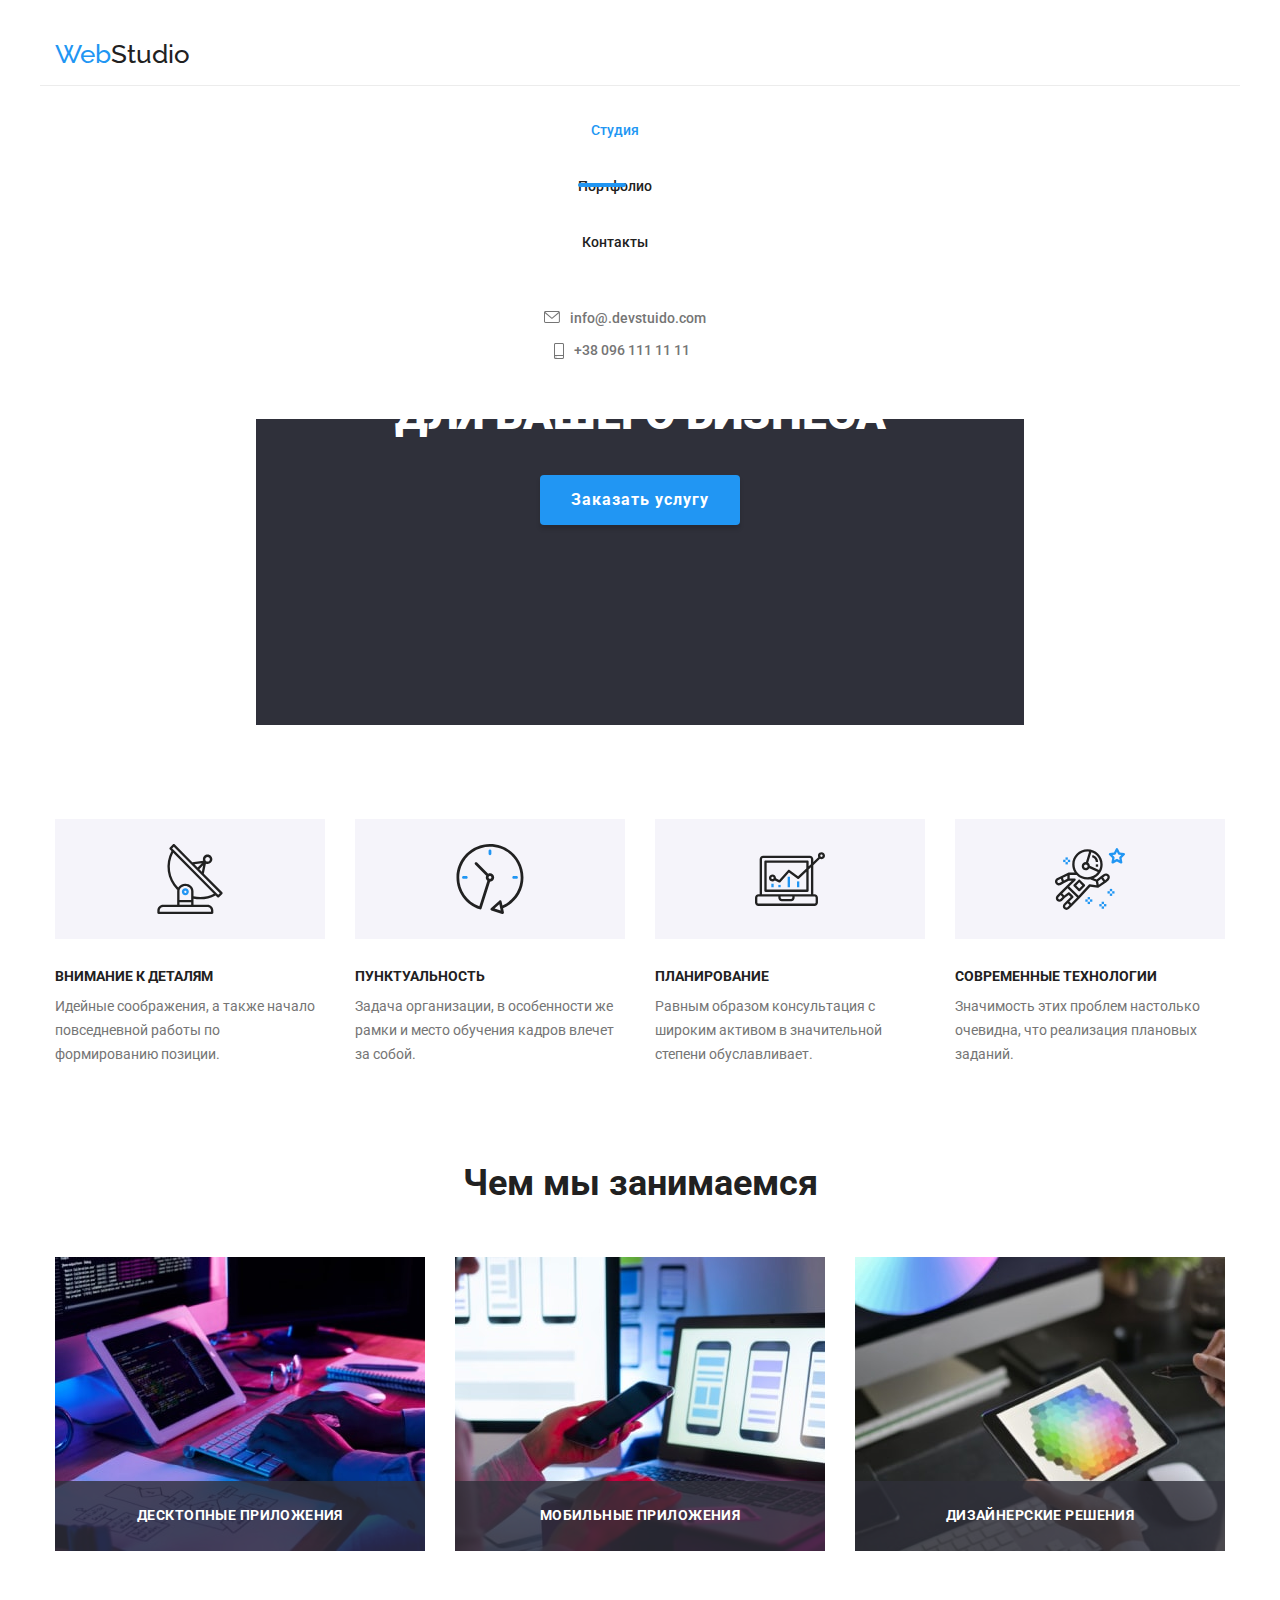
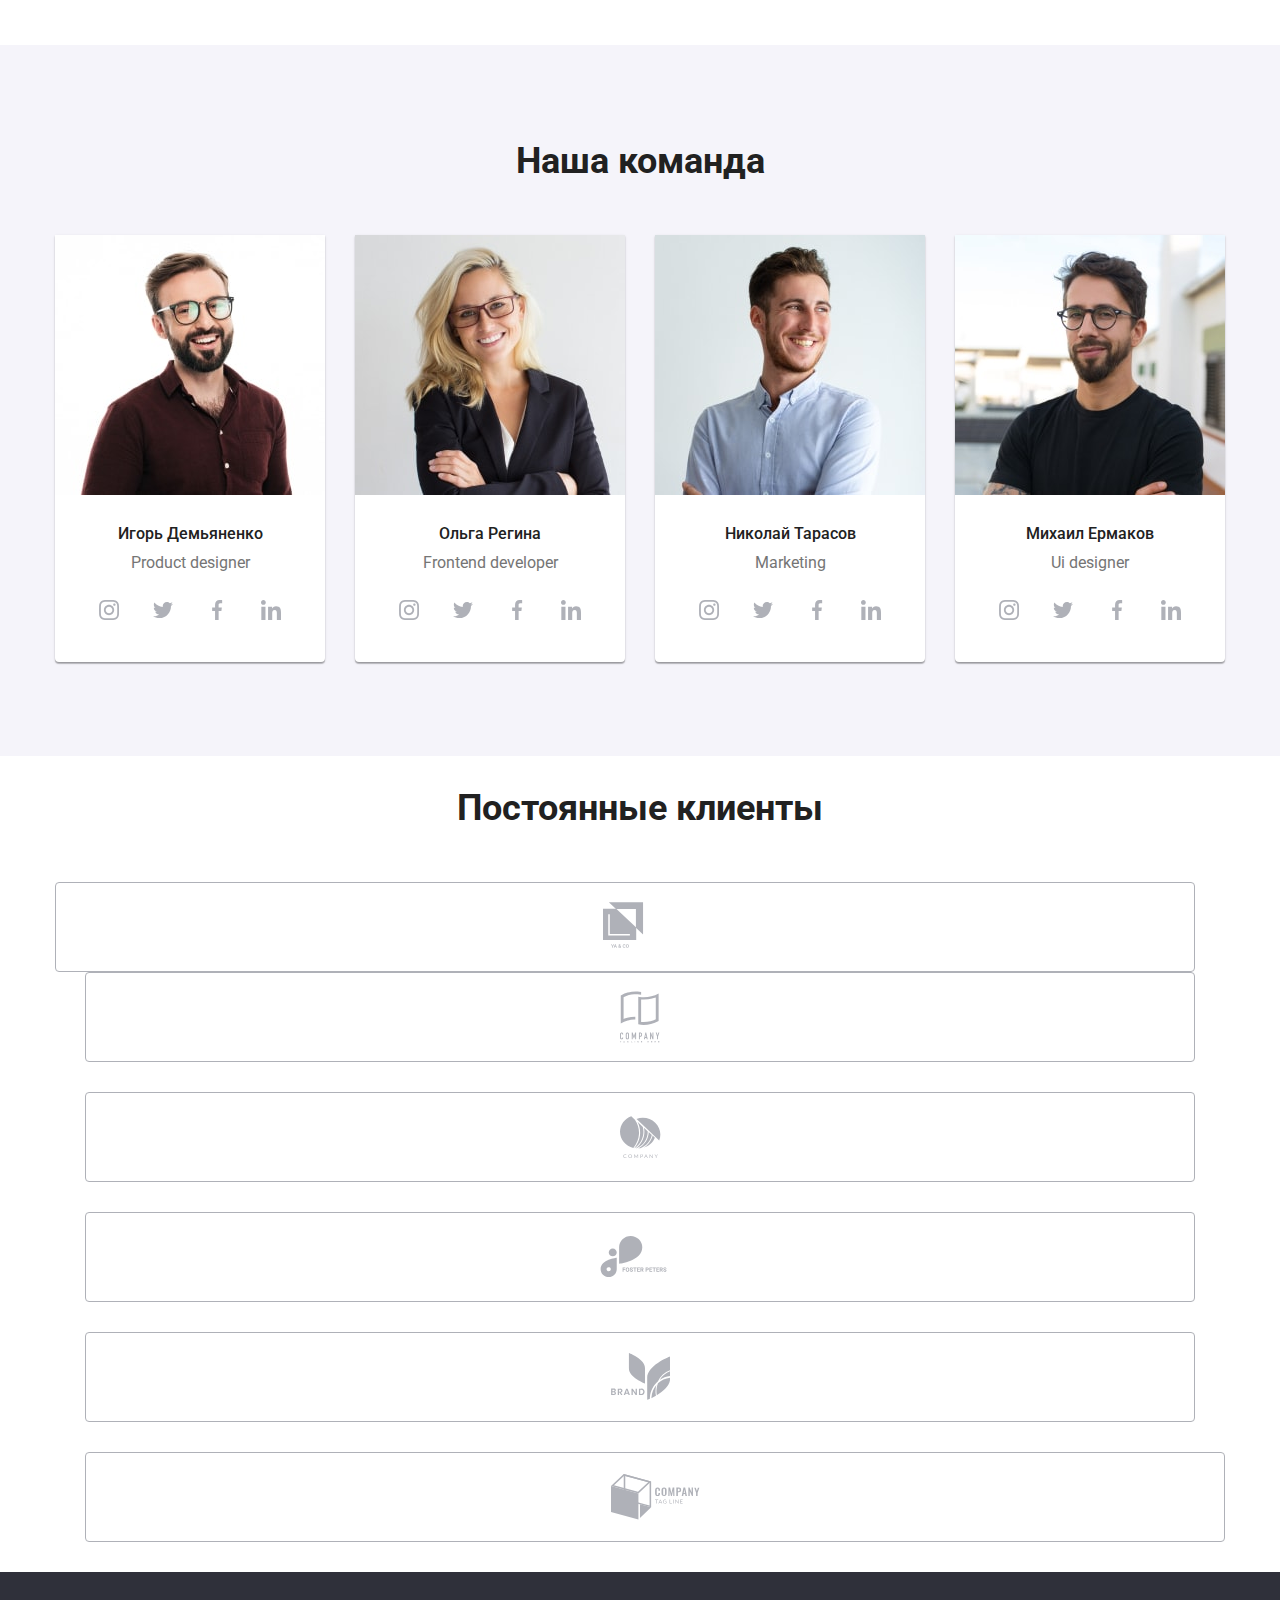
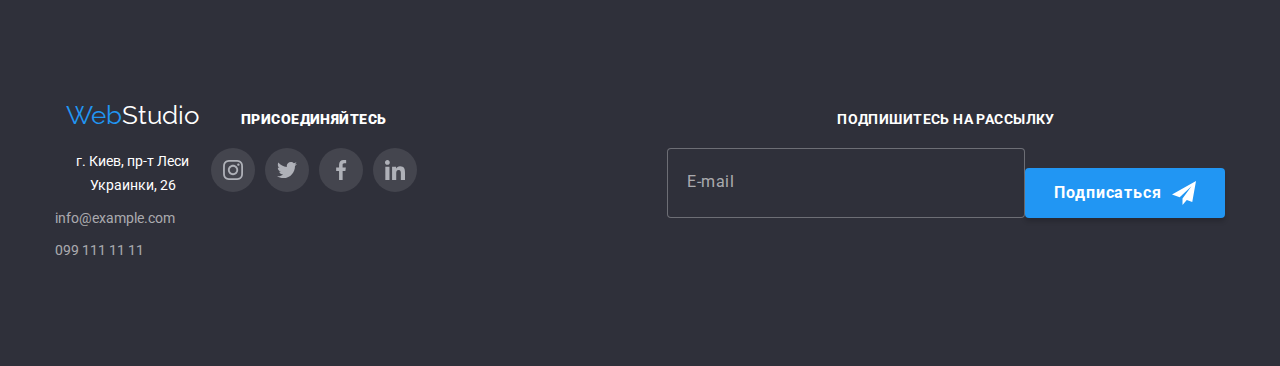
==== commit df83321a: "1" ====
--- a/index.html
+++ b/index.html
@@ -92,8 +92,8 @@
                 <p class="index-product-overlay">десктопные приложения</p>
               </div>
               <img
-                src="./images/images_homework1/desktop-1x-min.jpg"
-                srcset="./images/images_homework1/desktop-1x-min.jpg 1x, ./images/images_homework1/desktop-2x-min.jpg 2x"
+                src="./images/images_homework1/desktop/desktop-1x-min.jpg"
+                srcset="./images/images_homework1/desktop/desktop-1x-min.jpg 1x, ./images/images_homework1/desktop/desktop-2x-min.jpg 2x"
                 width="370"
                 alt="Человек работает за компьютером"
               />
@@ -104,7 +104,7 @@
               </div>
               <img
                 src="./images/images_homework1/mobile-1x-min.jpg"
-                srcset="./images/images_homework1/mobile-1x-min.jpg 1x, ./images/images_homework1/mobile-2x-min.jpg 2x"
+                srcset="./images/images_homework1/desktop/mobile-1x-min.jpg 1x, ./images/images_homework1/desktop/mobile-2x-min.jpg 2x"
                 width="370"
                 alt="Человек работает с телефона "
               />
@@ -116,7 +116,7 @@
               </div>
               <img
                 src="./images/images_homework1/designer-1x-min.jpg"
-                srcset="./images/images_homework1/designer-1x-min.jpg 1x, ./images/images_homework1/designer-2x-min.jpg 2x"
+                srcset="./images/images_homework1/desktop/designer-1x-min.jpg 1x, ./images/images_homework1/desktop/designer-2x-min.jpg 2x"
                 width="370"
                 alt="Человек работает с планшета"
               />
@@ -131,9 +131,8 @@
           <ul class="team-cards">
             <li class="team-card">
               <img
-                src="./images/images_homework1/id-1x-min.jpg "
-                srcset="./images/images_homework1/id-1x-min.jpg 1x, ./images/images_homework1/id-2x-min.jpg 2x"
-                sizes="(max-width: 479px) 450px, (max-width: 767px) 354px, (min-width: 768px) 270px"
+                src="./images/images_homework1/desktop/id-1x-min.jpg "
+                srcset="./images/images_homework1/desktop/id-1x-min.jpg 1x, ./images/images_homework1/desktop/id-2x-min.jpg 2x"
                 alt="Мужчина"
               />
               <h3 class="names-header">Игорь Демьяненко</h3>
@@ -174,8 +173,7 @@
             <li class="team-card">
               <img
                 src="./images/images_homework1/or-1x-min.jpg "
-                srcset="./images/images_homework1/or-1x-min.jpg 1x, ./images/images_homework1/or-2x-min.jpg 2x"
-                sizes="(max-width: 479px) 450px, (max-width: 767px) 354px, (min-width: 768px) 270px"
+                srcset="./images/images_homework1/desktop/or-1x-min.jpg 1x, ./images/images_homework1/desktop/or-2x-min.jpg 2x"
                 alt="Женщина"
               />
               <h3 class="names-header">Ольга Регина</h3>
@@ -217,8 +215,7 @@
             <li class="team-card">
               <img
                 src="./images/images_homework1/nt-1x-min.jpg "
-                srcset="./images/images_homework1/nt-1x-min.jpg 1x, ./images/images_homework1/nt-2x-min.jpg 2x"
-                sizes="(max-width: 479px) 450px, (max-width: 767px) 354px, (min-width: 768px) 270px"
+                srcset="./images/images_homework1/desktop/nt-1x-min.jpg 1x, ./images/images_homework1/desktop/nt-2x-min.jpg 2x"
                 alt="Мужчина"
               />
               <h3 class="names-header">Николай Тарасов</h3>
@@ -260,8 +257,7 @@
             <li class="team-card">
               <img
                 src="./images/images_homework1/me-1x-min.jpg "
-                srcset="./images/images_homework1/me-1x-min.jpg 1x, ./images/images_homework1/me-2x-min.jpg 2x"
-                sizes="(max-width: 479px) 450px, (max-width: 767px) 354px, (min-width: 768px) 270px"
+                srcset="./images/images_homework1/desktop/me-1x-min.jpg 1x, ./images/images_homework1/desktop/me-2x-min.jpg 2x"
                 alt="Мужчина"
               />
               <h3 class="names-header">Михаил Ермаков</h3>
--- a/css/main.min.css
+++ b/css/main.min.css
@@ -1,2 +1,2 @@
-html{box-sizing:border-box}*,*::before,*::after{box-sizing:inherit}img{display:block;height:auto;max-width:100%}*{margin:0;padding:0}ul{list-style:none}h2,h3{color:#212121}body,header{font-family:"Roboto", sans-serif;color:#757575}a:active{color:#2196f3}address{font-style:normal}a{color:inherit;text-decoration:none}.hidden{display:none}.section-padding{padding-bottom:94px}.visually-hidden{position:absolute !important;clip:rect(1px 1px 1px 1px);clip:rect(1px, 1px, 1px, 1px);padding:0 !important;border:0 !important;height:1px !important;width:1px !important;overflow:hidden}.general-button{background-color:#2196f3;min-width:200px;color:#fff;border-radius:4px;border:0;box-shadow:0px 4px 4px rgba(0,0,0,0.15);border-radius:4px;font-family:"Roboto", sans-serif;font-style:normal;font-weight:700;font-size:16px;line-height:1.875;padding-top:10px;padding-bottom:10px;letter-spacing:0.06em}.general-button:hover{cursor:pointer}.container{width:100%px;padding-left:15px;padding-right:15px;margin-left:auto;margin-right:auto}@media (min-width: 480px) and (max-width: 1199px){.container{width:768px}}@media (min-width: 1200px){.container{width:1200px}}.social-network__icon-link{height:44px;width:44px;display:flex;align-items:center;justify-content:center;border-radius:50%;transition:background-color 250ms cubic-bezier(0.4, 0, 0.2, 1);fill:#afb1b8}.icon-item:not(:first-child){margin-left:10px}.icon-list{margin:0;display:inline-flex;padding:0}.social-network__icon-link:hover .social-network__icon-svg,.social-network__icon-link:focus .social-network__icon-svg{fill:#ffffff}.social-network__icon-link:hover,.social-network__icon-link:focus{background-color:#2196f3}.logo{font-size:26px;font-family:"Raleway", serif;color:#212121;margin-right:93px}.footer .logo{color:#fff}.div-logo{margin-bottom:20px}.nav{display:flex;align-items:center}.nav-link{flex-basis:calc(100% - 100px / 3);margin-right:50px}.nav-links{display:flex}.nav .nav-current-link::after{position:absolute;display:block;width:100%;background:#2196f3;border-radius:2px;height:4px;content:"";bottom:0}.nav .nav-current-link{position:relative;padding-bottom:39px}.nav ul{color:#212121}.nav-current{color:#2196f3}@media (min-width: 480px) and (max-width: 1199px){.nav .nav-current-link{padding-bottom:49px}}.logo span{color:#2196f3}.section-header{font-weight:700;font-size:36px;line-height:1.27;text-align:center;margin-bottom:50px}.footer{background-color:#2f303a;color:#fff;padding-top:60px}.footer-contact:hover,.footer-contact:focus{color:#2196f3}.footer span{color:#2196f3}.footer-contact{font-size:14px;line-height:1.7;display:flex;flex-direction:column;align-items:center;color:rgba(255,255,255,0.6);margin-bottom:9px;transition:color 250ms cubic-bezier(0.4, 0, 0.2, 1)}.footer-header{font-family:"Roboto", sans-serif;font-size:14px;font-style:normal;font-weight:700;line-height:1.14;letter-spacing:0.03em;text-align:left;text-transform:uppercase;color:#ffffff;margin-bottom:20px}.footer-icon{fill:#ffffff}.footer-link{background-color:rgba(255,255,255,0.1)}.footer_form-button{display:inline-flex}.footer-signup__button{margin-left:12px;display:flex;justify-content:center;align-items:center}.footer-input{width:358px;padding-top:15px;padding-bottom:15px;background-color:#2f303a;padding-left:15px;border:1px solid rgba(255,255,255,0.3);box-sizing:border-box;border-radius:4px}.footer-input .social-network,.footer-input .footer-newsletter{margin-left:30px}.footer-input::placeholder{font-family:"Roboto", sans-serif;font-style:normal;font-weight:400;font-size:16px;line-height:1.25;display:flex;align-items:center;letter-spacing:0.03em;color:rgba(255,255,255,0.6)}.footer-input:hover,.footer-input:focus{color:#ffffff}.footer-form__icon{width:24px;height:24px;fill:#ffffff;margin-left:10px}.footer-adress{color:#ffffff}@media (max-width: 479px){.footer .footer-section__whole,.footer .section__social-network{align-items:baseline;text-align:center}.footer .social-network{margin-left:0}.footer .logo{margin-right:0}.footer .footer-header{margin-top:80px;text-align:center}.footer .footer-newsletter{display:flex;flex-direction:column;justify-content:center}.footer .footer-signup__button{margin-left:0;display:inline-flex;margin-top:20px}.footer .footer-form__icon{align-items:center}}@media (min-width: 480px) and (max-width: 1199px){.footer .footer_logo_and_social{display:flex;align-items:baseline;justify-content:center}.footer .footer-signup__button{margin-top:20px;margin-left:auto;margin-right:auto}.footer .footer-email__form{text-align:center}.footer .div_logo-nav,.footer .section__social-network{flex-basis:calc(100% / 2 - 30px)}.footer .div-logo,.footer .footer-header,.footer .section__social-network{text-align:center}.footer .logo{margin-right:0}}@media (min-width: 1200px){.footer-email__form{display:flex}.footer-contact{align-items:flex-start}.footer .footer_logo_and_social,.footer .footer-section__whole,.footer .section__social-network{display:flex;align-items:baseline;flex-basis:calc(100% - 60px / 3)}}.footer .social-network__icon-svg{height:20px;width:20px;fill:#afb1b8;transition:fill 250ms cubic-bezier(0.4, 0, 0.2, 1);background-color:transparent}.header-logo{color:#212121;margin-top:15px}.header{padding-bottom:36px}@media (min-width: 480px){.nav,.header-contacts{font-size:14px;line-height:1.14;font-weight:500}}header a{transition:color 250ms cubic-bezier(0.4, 0, 0.2, 1)}header a:hover,header a:focus{color:#2196f3}.header-contacts{display:flex;position:relative}.header-contacts__list{display:flex;margin-left:220px}.header-contact__item{margin-right:30px}.header-item:not(:last-child){margin-right:50px}.portfolio-header{margin-bottom:94px;border-bottom:1px solid #ececec}.header__icon{fill:currentColor;margin-right:10px;margin-top:px;transition:fill 250ms cubic-bezier(0.4, 0, 0.2, 1)}.header-contacts:hover,.header-contacts:focus{color:#2196f3;fill:#2196f3}.container-nav,.nav_contacts{display:flex;align-items:center;padding-top:24px;font-size:18px;line-height:1.16;font-weight:500}@media (max-width: 479px){.container-nav,.nav_contacts{padding-top:0px}.container-nav{padding-bottom:16px;border-bottom:1px solid #ececec}.header-contacts__list{text-align:center;margin:0;margin-top:60px;margin-bottom:60px}.header-contact__item:not(:first-child){margin-top:16px;margin-left:10px}.nav-link:not(:first-child){margin-top:40px}.header-contacts__list,.nav-links{display:flex;flex-direction:column}.nav_contacts{text-align:center;position:absolute;display:flex;flex-direction:column;width:100%;left:55%;transform:translatex(-55%);top:12%;background-color:white}}@media (min-width: 480px) and (max-width: 1199px){.portfolio-header{margin-bottom:30px}.header-contacts__list{display:flex;align-items:flex-start;flex-direction:column;margin-left:0}.header-contact__item:not(:last-child){margin-bottom:10px}}.modal{position:absolute;font-family:"Roboto", sans-serif;font-size:16px;font-style:normal;font-weight:400;line-height:1.16;letter-spacing:0.01em;text-align:left;padding:40px 39px 40px 41px;top:50%;left:50%;transform:translate(-50%, -50%);background-color:#ffffff}.modal-close-button{display:flex;justify-content:center;align-items:center;position:absolute;top:0;right:0;width:30px;height:30px;margin-top:8px;margin-right:8px;border-radius:50%;border:1px solid rgba(0,0,0,0.1);transition:fill 250ms cubic-bezier(0.4, 0, 0.2, 1);background-color:#fff}.modal-close-button:hover,.modal-close-button:hover{fill:#2196f3;cursor:pointer}@media (max-width: 1199px){.modal{max-width:450px;max-height:609px;width:100%;height:100%}}@media (max-width: 1199px) and (min-width: 1200px){.modal{min-width:528px;min-height:581px}}.clients-section{padding-top:94px}.clients-icon__list{display:flex}@media (max-width: 479px){.clients-section{padding-top:60px;padding-bottom:60px}.clients-icon__list{flex-wrap:wrap}.clients-item{flex-basis:calc((100% - 30px) / 2)}.clients-item:nth-child(even){margin-left:30px}.clients-item:nth-child(n+3){margin-top:30px}}@media (min-width: 480px) and (max-width: 1199px){.clients-section{padding-top:30px;padding-bottom:30px}.clients-icon__list{flex-wrap:wrap}.clients-item{flex-basis:calc((100% - 60px) / 3)}.clients-item:not(:nth-child(3n+1)){margin-left:30px}.clients-item:nth-child(n+4){margin-top:30px}}@media (min-width: 1200px){.clients-item{flex-basis:calc(100% - 150px / 6)}.clients-item:not(:last-child){margin-right:30px}}.clients-link{display:flex;justify-content:center;align-items:center;height:90px;border:1px solid #afb1b8;border-radius:4px;fill:#afb1b8;transition:border 250ms cubic-bezier(0.4, 0, 0.2, 1)}.clients-icon{transition:fill 250ms cubic-bezier(0.4, 0, 0.2, 1)}.clients-link:hover,.clients-link:focus{border:1px solid #2196f3;fill:#2196f3}.hero-header{font-size:44px;line-height:1.4;font-weight:900;text-align:center;color:#fff;text-transform:uppercase;margin-bottom:30px}.hero-section{margin-left:auto;margin-right:auto;max-width:1600px;background-image:linear-gradient(rgba(47,48,58,0.4), rgba(47,48,58,0.4)),url(../images/images_homework4/Img.jpg);background-position:center;background-repeat:no-repeat;background-color:#2f303a;text-align:center}.container-hero{margin-bottom:0;max-width:680px;margin-left:auto;margin-right:auto;padding-top:200px;padding-bottom:200px}.qualities{padding-top:94px}.qualities-header{font-size:14px;font-weight:700;line-height:1.14;margin-bottom:10px;text-transform:uppercase}.qualities-paragraph{font-weight:400;font-size:14px;line-height:1.71;color:#757575}@media (min-width: 768px){.qualities-list{display:flex;flex-wrap:wrap;margin-left:-30px;margin-top:-30px}.qualities-item{flex-basis:calc((100% / 2) - 30px);margin-left:30px;margin-top:30px}}@media (min-width: 1200px){.qualities-list{display:flex}.qualities-item{flex-basis:calc((100% / 4) - 30px)}}.qualities-item::before{content:"";display:block;max-width:100%;height:120px;margin-bottom:30px;background-color:#f5f4fa;background-repeat:no-repeat;background-position:center}.logo-antenna::before{background-image:url(../images/icons-homework4/antenna.svg)}.logo-clock::before{background-image:url(../images/icons-homework4/clock.svg)}.logo-diagram::before{background-image:url(../images/icons-homework4/diagram.svg)}.logo-astronaut::before{background-image:url(../images/icons-homework4/astronaut.svg)}.index-product-image__container{position:relative;width:370px}.index-product-overlay__container{display:flex;justify-content:center;align-items:center;position:absolute;bottom:0;width:100%;height:70px;background-color:rgba(47,48,58,0.8)}.index-product-overlay{text-transform:uppercase;font-family:"Roboto", sans-serif;font-size:14px;font-style:normal;font-weight:700;line-height:1.14px;letter-spacing:0.03em;text-align:center;color:#fff}.index-services__section{display:none}@media (min-width: 1200px){.index-services__section{display:block}}.team{background-color:#f5f4fa;padding-top:94px}.team-card{background-color:#ffffff;box-shadow:0px 1px 3px rgba(0,0,0,0.12),0px 1px 1px rgba(0,0,0,0.14),0px 2px 1px rgba(0,0,0,0.2);border-radius:0px 0px 4px 4px;text-align:center}.team.container{padding-left:0px;padding-right:0px}@media (max-width: 479px){.team .team-card:not(:first-child){margin-top:20px}.team .icon-list{padding-bottom:24px}.team img{width:100%}}@media (min-width: 480px) and (max-width: 1199px){.team img{width:100%}.team-cards{display:flex;flex-wrap:wrap;margin-top:-30px;margin-bottom:-30px}.team-card{margin:15px;flex-basis:calc((100% / 2) - 30px)}}@media (min-width: 1200px){.team-cards{display:flex;flex-wrap:wrap;flex-basis:calc(100% / 4 - 90px)}.team-card{padding-bottom:30px}.team-card:not(:first-child){margin-left:30px}}.team-card p{margin-top:10px;margin-bottom:16px}.names-header{font-weight:500;font-size:16px;line-height:1.17;color:#212121;margin-top:30px}.names-paragraph{font-weight:400;font-size:16px;line-height:1.17}.portfolio-button{min-width:73px;color:#212121;line-height:1.6;font-size:16px;background-color:#f5f4fa;font-weight:500;margin-left:8px;border-radius:4px;padding:8px 22px;border:none;transition:background-color 250ms cubic-bezier(0.4, 0, 0.2, 1),color 250ms cubic-bezier(0.4, 0, 0.2, 1),box-shadow 250ms cubic-bezier(0.4, 0, 0.2, 1)}.portfolio-button:hover,.portfolio-button:focus{background-color:#2196f3;color:#fff;box-shadow:0px 3px 1px rgba(0,0,0,0.1),0px 1px 2px rgba(0,0,0,0.08),0px 2px 2px rgba(0,0,0,0.12);cursor:pointer}.buttons-list{display:flex;justify-content:center}.buttons-container{padding-bottom:0;margin-bottom:56px}@media (max-width: 479px){.buttons-list{display:flex;flex-wrap:wrap;justify-content:flex-start;text-align:start}.buttons-list__item{margin-top:10px}}.product-header{font-weight:700;font-size:18px;line-height:2;margin-left:24px;margin-top:0}.product-type{font-weight:normal;font-size:16px;line-height:1.9;margin-left:24px}.product-products{list-style:none}.product-card{margin-top:30px;margin-left:30px;transition:box-shadow 250ms cubic-bezier(0.4, 0, 0.2, 1)}.product-card:hover,.product-card:focus{box-shadow:0px 1px 1px rgba(0,0,0,0.12),0px 4px 4px rgba(0,0,0,0.06),1px 4px 6px rgba(0,0,0,0.16)}.product-images{display:flex;justify-content:space-between}.card-set{display:flex;flex-wrap:wrap;margin-top:-30px;margin-left:-30px}@media (min-width: 480px) and (max-width: 1199px){.card-set{display:flex;flex-wrap:wrap}.product-card{flex-basis:calc(100% / 2 - 30px);margin:0;margin-top:30px;margin-left:10px}}.card-border{border-left:1px solid #eeeeee;border-right:1px solid #eeeeee;border-bottom:1px solid #eeeeee;padding-bottom:20px;padding-top:20px}.image-container{position:relative}.portfolio--product-overlay__container{position:absolute;display:flex;justify-content:center;align-items:center;background-color:rgba(33,150,243,0.9);padding-left:24px;padding-right:24px;opacity:0;transition:opacity 250ms cubic-bezier(0.4, 0, 0.2, 1),height 250ms cubic-bezier(0.4, 0, 0.2, 1);bottom:0;width:100%;height:0px}.portfolio--product-overlay{font-family:"Roboto", sans-serif;font-size:18px;font-style:normal;font-weight:400;line-height:1.55;letter-spacing:0.03em;text-align:left;color:#fff}.link-product-card:hover .portfolio--product-overlay__container,.link-product-card:focus .portfolio--product-overlay__container{opacity:1;height:294px}.backdrop{position:fixed;top:0;left:0;width:100%;height:100%;background-color:rgba(0,0,0,0.2)}.backdrop.is-hidden{opacity:0;pointer-events:none}.modal-header{font-family:"Roboto", sans-serif;font-size:20px;font-style:normal;font-weight:700;line-height:1.15;letter-spacing:0.03em;text-align:center;margin-bottom:12px}.modal__contract-checkbox{font-family:"Roboto", sans-serif;font-size:14px;font-style:normal;font-weight:400;line-height:1.71;letter-spacing:0.03em}.modal__contract-checkbox-link{text-decoration:underline;color:#188ce8}.modal-textarea::placeholder{font-family:"Roboto", sans-serif;font-style:normal;font-weight:400;font-size:14px;line-height:1.14;letter-spacing:0.01em}.modal-textarea{height:120px;width:100%;resize:none;padding:12px 16px;margin-bottom:25px;border:1px solid rgba(33,33,33,0.2);border-radius:4px;transition:border-color 250ms cubic-bezier(0.4, 0, 0.2, 1)}.modal-input__container{position:relative;display:flex;flex-direction:column}.modal-label{margin-bottom:4px;font-family:"Roboto", sans-serif;font-style:normal;font-weight:400;font-size:12px;line-height:1.14;letter-spacing:0.01em;display:flex;flex-direction:column}.modal-icon{position:absolute;top:50%;transform:translateY(-50%);left:13px;width:18px;height:18px;transition:fill 250ms cubic-bezier(0.4, 0, 0.2, 1)}.modal-submit__button{display:block;margin-left:auto;margin-right:auto}.modal-input__container:focus svg,.modal-input__container:hover svg,.modal-input__container:hover .modal-input,.modal-input__container:focus .modal-input,.modal-input__container:hover .modal-textarea,.modal-input__container:focus .modal-textarea{fill:#2196f3;border-color:#2196f3}.modal-checkbox__input:checked+.custom-checkbox{border-color:#2196f3;background-image:url(../images/images-homework-6/vector.svg);background-color:#2196f3;background-size:auto;background-repeat:no-repeat}.modal-checkbox__submit{position:relative;padding-left:30px;margin-bottom:30px}.custom-checkbox{position:absolute;display:block;left:0;bottom:50%;transform:translateY(50%);width:16px;height:15px;border:2px solid #212121;border-radius:3px}.modal-input{border:1px solid rgba(33,33,33,0.2);border-radius:4px;padding-left:40px;height:40px;margin-bottom:10px;transition:border-color 250ms cubic-bezier(0.4, 0, 0.2, 1)}.mob_menu-button{display:inline-flex;padding:0;margin:0;background:none;background-color:transparent;border:none;display:none;position:absolute;right:0;top:0;margin-top:10px;margin-right:15px}@media screen and (max-width: 479px){.mob_menu-button{display:block}}.mob_menu-button:hover .mob_icons,.mob_menu-button:focus .mob_icons{fill:#2196f3}.mob_icon-cross{display:none}.mob_menu-button.is-open .mob_icon-menu{display:none}.mob_menu-button.is-open .mob_icon-cross{display:block}
+html{box-sizing:border-box;width:100%}*,*::before,*::after{box-sizing:inherit}img{display:block;height:auto;max-width:100%}*{margin:0;padding:0}ul{list-style:none}h2,h3{color:#212121}body,header{font-family:"Roboto", sans-serif;color:#757575}a:active{color:#2196f3}address{font-style:normal}a{color:inherit;text-decoration:none}.hidden{display:none}.section-padding{padding-bottom:94px}.visually-hidden{position:absolute !important;clip:rect(1px 1px 1px 1px);clip:rect(1px, 1px, 1px, 1px);padding:0 !important;border:0 !important;height:1px !important;width:1px !important;overflow:hidden}.general-button{background-color:#2196f3;min-width:200px;color:#fff;border-radius:4px;border:0;box-shadow:0px 4px 4px rgba(0,0,0,0.15);border-radius:4px;font-family:"Roboto", sans-serif;font-style:normal;font-weight:700;font-size:16px;line-height:1.875;padding-top:10px;padding-bottom:10px;letter-spacing:0.06em}.general-button:hover{cursor:pointer}.container{width:100%;padding-left:15px;padding-right:15px;margin-left:auto;margin-right:auto}@media (min-width: 768px){.container{width:768px}}@media (min-width: 768px) and (max-width: 767px){.container{width:768px}}@media (min-width: 1200px){.container{width:1200px}}@media (max-width: 767px){.container{width:480px;margin-left:auto;margin-right:auto}}.social-network__icon-link{height:44px;width:44px;display:flex;align-items:center;justify-content:center;border-radius:50%;transition:background-color 250ms cubic-bezier(0.4, 0, 0.2, 1);fill:#afb1b8}.icon-item:not(:first-child){margin-left:10px}.icon-list{margin:0;display:inline-flex;padding:0}.social-network__icon-link:hover .social-network__icon-svg,.social-network__icon-link:focus .social-network__icon-svg{fill:#ffffff}.social-network__icon-link:hover,.social-network__icon-link:focus{background-color:#2196f3}.logo{font-size:26px;font-family:"Raleway", serif;color:#212121;margin-right:93px}.footer .logo{color:#fff}.div-logo{margin-bottom:20px}.nav{display:flex;align-items:center}.nav-link{flex-basis:calc(100% - 100px / 3);margin-right:50px}.nav-links{display:flex}.nav .nav-current-link::after{position:absolute;display:block;width:100%;background:#2196f3;border-radius:2px;height:4px;content:"";bottom:0}.nav .nav-current-link{position:relative;padding-bottom:39px}.nav ul{color:#212121}.nav-current{color:#2196f3}@media (min-width: 768px){.nav .nav-current-link{padding-bottom:49px}}.logo span{color:#2196f3}.section-header{font-weight:700;font-size:36px;line-height:1.27;text-align:center;margin-bottom:50px}.footer{background-color:#2f303a;color:#fff;padding-top:60px}.footer-contact:hover,.footer-contact:focus{color:#2196f3}.footer span{color:#2196f3}.footer-contact{font-size:14px;line-height:1.7;display:flex;flex-direction:column;align-items:center;color:rgba(255,255,255,0.6);margin-bottom:9px;transition:color 250ms cubic-bezier(0.4, 0, 0.2, 1)}.footer-header{font-family:"Roboto", sans-serif;font-size:14px;font-style:normal;font-weight:700;line-height:1.14;letter-spacing:0.03em;text-align:left;text-transform:uppercase;color:#ffffff;margin-bottom:20px}.footer-icon{fill:#ffffff}.footer-link{background-color:rgba(255,255,255,0.1)}.footer_form-button{display:inline-flex}.footer-signup__button{margin-left:12px;display:flex;justify-content:center;align-items:center}.footer-input{width:358px;padding-top:15px;padding-bottom:15px;background-color:#2f303a;padding-left:15px;border:1px solid rgba(255,255,255,0.3);box-sizing:border-box;border-radius:4px}.footer-input .social-network,.footer-input .footer-newsletter{margin-left:30px}.footer-input::placeholder{font-family:"Roboto", sans-serif;font-style:normal;font-weight:400;font-size:16px;line-height:1.25;display:flex;align-items:center;letter-spacing:0.03em;color:rgba(255,255,255,0.6)}.footer-input:hover,.footer-input:focus{color:#ffffff}.footer-form__icon{width:24px;height:24px;fill:#ffffff;margin-left:10px}.footer-adress{color:#ffffff}@media (min-width: 480px){.footer .footer-section__whole,.footer .section__social-network{align-items:baseline;text-align:center}.footer .social-network{margin-left:0}.footer .logo{margin-right:0}.footer .footer-header{margin-top:80px;text-align:center}.footer .footer-newsletter{display:flex;flex-direction:column;justify-content:center}.footer .footer-signup__button{margin-left:0;display:inline-flex;margin-top:20px}.footer .footer-form__icon{align-items:center}}@media (min-width: 768px) and (max-width: 767px){.footer .footer_logo_and_social{display:flex;align-items:baseline;justify-content:center}.footer .footer-signup__button{margin-top:20px;margin-left:auto;margin-right:auto}.footer .footer-email__form{text-align:center}.footer .div_logo-nav,.footer .section__social-network{flex-basis:calc(100% / 2 - 30px)}.footer .div-logo,.footer .footer-header,.footer .section__social-network{text-align:center}.footer .logo{margin-right:0}}@media (min-width: 1200px){.footer-email__form{display:flex}.footer-contact{align-items:flex-start}.footer .footer_logo_and_social,.footer .footer-section__whole,.footer .section__social-network{display:flex;align-items:baseline;flex-basis:calc(100% - 60px / 3)}}.footer .social-network__icon-svg{height:20px;width:20px;fill:#afb1b8;transition:fill 250ms cubic-bezier(0.4, 0, 0.2, 1);background-color:transparent}.header-logo{color:#212121;margin-top:15px}.header{padding-bottom:36px}@media (min-width: 480px){.nav,.header-contacts{font-size:14px;line-height:1.14;font-weight:500}}header a{transition:color 250ms cubic-bezier(0.4, 0, 0.2, 1)}header a:hover,header a:focus{color:#2196f3}.header-contacts{display:flex;position:relative}.header-contacts__list{display:flex;margin-left:220px}.header-contact__item{margin-right:30px}.header-item:not(:last-child){margin-right:50px}.portfolio-header{margin-bottom:94px;border-bottom:1px solid #ececec}.header__icon{fill:currentColor;margin-right:10px;margin-top:px;transition:fill 250ms cubic-bezier(0.4, 0, 0.2, 1)}.header-contacts:hover,.header-contacts:focus{color:#2196f3;fill:#2196f3}.container-nav,.nav_contacts{display:flex;align-items:center;padding-top:24px;font-size:18px;line-height:1.16;font-weight:500}@media (min-width: 480px){.container-nav{padding-bottom:16px;border-bottom:1px solid #ececec}.header-contacts__list{text-align:center;margin:0;margin-top:60px;margin-bottom:60px}.header-contact__item:not(:first-child){margin-top:16px;margin-left:10px}.nav-link:not(:first-child){margin-top:40px}.header-contacts__list,.nav-links{display:flex;flex-direction:column}.nav_contacts{text-align:center;position:absolute;display:flex;flex-direction:column;width:100%;left:55%;transform:translatex(-55%);top:11%;background-color:white}}@media (min-width: 768px) and (max-width: 767px){.portfolio-header{margin-bottom:30px}.header-contacts__list{display:flex;align-items:flex-start;flex-direction:column;margin-left:0}.header-contact__item:not(:last-child){margin-bottom:10px}}.modal{position:absolute;font-family:"Roboto", sans-serif;font-size:16px;font-style:normal;font-weight:400;line-height:1.16;letter-spacing:0.01em;text-align:left;padding:40px 39px 40px 41px;top:50%;left:50%;transform:translate(-50%, -50%);background-color:#ffffff}.modal-close-button{display:flex;justify-content:center;align-items:center;position:absolute;top:0;right:0;width:30px;height:30px;margin-top:8px;margin-right:8px;border-radius:50%;border:1px solid rgba(0,0,0,0.1);transition:fill 250ms cubic-bezier(0.4, 0, 0.2, 1);background-color:#fff}.modal-close-button:hover,.modal-close-button:hover{fill:#2196f3;cursor:pointer}.clients-section{padding-top:94px}.clients-icon__list{display:flex}.clients-section{padding-top:60px;padding-bottom:60px}.clients-icon__list{flex-wrap:wrap}.clients-item{flex-basis:calc((100% - 30px) / 2)}.clients-item:nth-child(even){margin-left:30px}.clients-item:nth-child(n+3){margin-top:30px}@media (min-width: 768px){.clients-section{padding-top:30px;padding-bottom:30px}.clients-icon__list{flex-wrap:wrap}.clients-item{flex-basis:calc((100% - 60px) / 3)}.clients-item:not(:nth-child(3n+1)){margin-left:30px}.clients-item:nth-child(n+4){margin-top:30px}}@media (min-width: 1200px){.clients-item{flex-basis:calc(100% - 150px / 6)}.clients-item:not(:last-child){margin-right:30px}}.clients-link{display:flex;justify-content:center;align-items:center;height:90px;border:1px solid #afb1b8;border-radius:4px;fill:#afb1b8;transition:border 250ms cubic-bezier(0.4, 0, 0.2, 1)}.clients-icon{transition:fill 250ms cubic-bezier(0.4, 0, 0.2, 1)}.clients-link:hover,.clients-link:focus{border:1px solid #2196f3;fill:#2196f3}.hero-header{font-size:44px;line-height:1.4;font-weight:900;text-align:center;color:#fff;text-transform:uppercase;margin-bottom:30px}.hero-section{height:100%;margin-left:auto;margin-right:auto;max-width:1600px;background-position:center;background-repeat:no-repeat;background-color:#2f303a;text-align:center}@media screen and (min-width: 480px) and (min-device-pixel-ratio: 2), screen and (min-width: 480px) and (min-resolution: 192dpi), screen and (min-width: 480px) and (min-resolution: 2dppx){.hero-section-section{background-image:url("../images/images_homework4/mobile/Img-2x.jpg")}}@media (min-width: 1200px){.hero-section{max-width:1600px;background-size:1600px;background-image:linear-gradient(rgba(47,48,58,0.4), rgba(47,48,58,0.4)),url(../images/images_homework4/desktop/Img.jpg)}}@media screen and (min-width: 1200px) and (min-device-pixel-ratio: 2), screen and (min-width: 1200px) and (min-resolution: 192dpi), screen and (min-width: 1200px) and (min-resolution: 2dppx){.hero-section-section{background-image:url("../images/images_homework4/desktop/Img-2x.jpg")}}@media (min-width: 768px){.hero-section{max-width:768px;background-size:768px;background-image:linear-gradient(rgba(47,48,58,0.4), rgba(47,48,58,0.4)),url(../images/images_homework4/tablet/Img-1.jpg)}}@media screen and (min-width: 768px) and (min-device-pixel-ratio: 2), screen and (min-width: 768px) and (min-resolution: 192dpi), screen and (min-width: 768px) and (min-resolution: 2dppx){.hero-section-section{background-image:url("../images/images_homework4/tablet/Img-2x.jpg")}}.container-hero{margin-bottom:0;max-width:680px;margin-left:auto;margin-right:auto;padding-top:200px;padding-bottom:200px}.qualities{padding-top:94px}.qualities-header{font-size:14px;font-weight:700;line-height:1.14;margin-bottom:10px;text-transform:uppercase}.qualities-paragraph{font-weight:400;font-size:14px;line-height:1.71;color:#757575}@media (min-width: 768px){.qualities-list{display:flex;flex-wrap:wrap;margin-left:-30px;margin-top:-30px}.qualities-item{flex-basis:calc((100% / 2) - 30px);margin-left:30px;margin-top:30px}}@media (min-width: 1200px){.qualities-list{display:flex}.qualities-item{flex-basis:calc((100% / 4) - 30px)}}.qualities-item::before{content:"";display:block;max-width:100%;height:120px;margin-bottom:30px;background-color:#f5f4fa;background-repeat:no-repeat;background-position:center}.logo-antenna::before{background-image:url(../images/icons-homework4/antenna.svg)}.logo-clock::before{background-image:url(../images/icons-homework4/clock.svg)}.logo-diagram::before{background-image:url(../images/icons-homework4/diagram.svg)}.logo-astronaut::before{background-image:url(../images/icons-homework4/astronaut.svg)}.index-product-image__container{position:relative;width:370px}.index-product-overlay__container{display:flex;justify-content:center;align-items:center;position:absolute;bottom:0;width:100%;height:70px;background-color:rgba(47,48,58,0.8)}.index-product-overlay{text-transform:uppercase;font-family:"Roboto", sans-serif;font-size:14px;font-style:normal;font-weight:700;line-height:1.14px;letter-spacing:0.03em;text-align:center;color:#fff}.index-services__section{display:none}@media (min-width: 1200px){.index-services__section{display:block}}.team{background-color:#f5f4fa;padding-top:94px}.team-card{background-color:#ffffff;box-shadow:0px 1px 3px rgba(0,0,0,0.12),0px 1px 1px rgba(0,0,0,0.14),0px 2px 1px rgba(0,0,0,0.2);border-radius:0px 0px 4px 4px;text-align:center}.team.container{padding-left:0px;padding-right:0px}@media (max-width: 767px){.team .team-card:not(:first-child){margin-top:20px}.team .icon-list{padding-bottom:24px}.team img{width:100%}}@media (min-width: 768px) and (max-width: 767px){.team img{width:100%}.team-cards{display:flex;flex-wrap:wrap;margin-top:-30px;margin-bottom:-30px}.team-card{margin:15px;flex-basis:calc((100% / 2) - 30px)}}@media (min-width: 1200px){.team-cards{display:flex;flex-wrap:wrap;flex-basis:calc(100% / 4 - 90px)}.team-card{padding-bottom:30px}.team-card:not(:first-child){margin-left:30px}}.team-card p{margin-top:10px;margin-bottom:16px}.names-header{font-weight:500;font-size:16px;line-height:1.17;color:#212121;margin-top:30px}.names-paragraph{font-weight:400;font-size:16px;line-height:1.17}.portfolio-button{min-width:73px;color:#212121;line-height:1.6;font-size:16px;background-color:#f5f4fa;font-weight:500;margin-left:8px;border-radius:4px;padding:8px 22px;border:none;transition:background-color 250ms cubic-bezier(0.4, 0, 0.2, 1),color 250ms cubic-bezier(0.4, 0, 0.2, 1),box-shadow 250ms cubic-bezier(0.4, 0, 0.2, 1)}.portfolio-button:hover,.portfolio-button:focus{background-color:#2196f3;color:#fff;box-shadow:0px 3px 1px rgba(0,0,0,0.1),0px 1px 2px rgba(0,0,0,0.08),0px 2px 2px rgba(0,0,0,0.12);cursor:pointer}.buttons-list{display:flex;justify-content:center}.buttons-container{padding-bottom:0;margin-bottom:56px}@media (max-width: 767px){.buttons-list{display:flex;flex-wrap:wrap;justify-content:flex-start;text-align:start}.buttons-list__item{margin-top:10px}}.product-header{font-weight:700;font-size:18px;line-height:2;margin-left:24px;margin-top:0}.product-type{font-weight:normal;font-size:16px;line-height:1.9;margin-left:24px}.product-products{list-style:none}.product-card{margin-top:30px;margin-left:30px;transition:box-shadow 250ms cubic-bezier(0.4, 0, 0.2, 1)}.product-card:hover,.product-card:focus{box-shadow:0px 1px 1px rgba(0,0,0,0.12),0px 4px 4px rgba(0,0,0,0.06),1px 4px 6px rgba(0,0,0,0.16)}.product-images{display:flex;justify-content:space-between}.card-set{display:flex;flex-wrap:wrap;margin-top:-30px;margin-left:-30px}@media (min-width: 768px){.card-set{display:flex;flex-wrap:wrap}.product-card{flex-basis:calc(100% / 2 - 30px);margin:0;margin-top:30px;margin-left:10px}}@media (min-width: 1200px){.card-set{display:flex;flex-wrap:wrap}.product-card{flex-basis:calc(100% / 3 - 60px)}}.card-border{border-left:1px solid #eeeeee;border-right:1px solid #eeeeee;border-bottom:1px solid #eeeeee;padding-bottom:20px;padding-top:20px}.image-container{position:relative}.portfolio--product-overlay__container{position:absolute;display:flex;justify-content:center;align-items:center;background-color:rgba(33,150,243,0.9);padding-left:24px;padding-right:24px;opacity:0;transition:opacity 250ms cubic-bezier(0.4, 0, 0.2, 1),height 250ms cubic-bezier(0.4, 0, 0.2, 1);bottom:0;width:100%;height:0px}.portfolio--product-overlay{font-family:"Roboto", sans-serif;font-size:18px;font-style:normal;font-weight:400;line-height:1.55;letter-spacing:0.03em;text-align:left;color:#fff}.link-product-card:hover .portfolio--product-overlay__container,.link-product-card:focus .portfolio--product-overlay__container{opacity:1;height:294px}.backdrop{position:fixed;top:0;left:0;width:100%;height:100%;background-color:rgba(0,0,0,0.2)}.backdrop.is-hidden{opacity:0;pointer-events:none}.modal-header{font-family:"Roboto", sans-serif;font-size:20px;font-style:normal;font-weight:700;line-height:1.15;letter-spacing:0.03em;text-align:center;margin-bottom:12px}.modal__contract-checkbox{font-family:"Roboto", sans-serif;font-size:14px;font-style:normal;font-weight:400;line-height:1.71;letter-spacing:0.03em}.modal__contract-checkbox-link{text-decoration:underline;color:#188ce8}.modal-textarea::placeholder{font-family:"Roboto", sans-serif;font-style:normal;font-weight:400;font-size:14px;line-height:1.14;letter-spacing:0.01em}.modal-textarea{height:120px;width:100%;resize:none;padding:12px 16px;margin-bottom:25px;border:1px solid rgba(33,33,33,0.2);border-radius:4px;transition:border-color 250ms cubic-bezier(0.4, 0, 0.2, 1)}.modal-input__container{position:relative;display:flex;flex-direction:column}.modal-label{margin-bottom:4px;font-family:"Roboto", sans-serif;font-style:normal;font-weight:400;font-size:12px;line-height:1.14;letter-spacing:0.01em;display:flex;flex-direction:column}.modal-icon{position:absolute;top:50%;transform:translateY(-50%);left:13px;width:18px;height:18px;transition:fill 250ms cubic-bezier(0.4, 0, 0.2, 1)}.modal-submit__button{display:block;margin-left:auto;margin-right:auto}.modal-input__container:focus svg,.modal-input__container:hover svg,.modal-input__container:hover .modal-input,.modal-input__container:focus .modal-input,.modal-input__container:hover .modal-textarea,.modal-input__container:focus .modal-textarea{fill:#2196f3;border-color:#2196f3}.modal-checkbox__input:checked+.custom-checkbox{border-color:#2196f3;background-image:url(../images/images-homework-6/vector.svg);background-color:#2196f3;background-size:auto;background-repeat:no-repeat}.modal-checkbox__submit{position:relative;padding-left:30px;margin-bottom:30px}.custom-checkbox{position:absolute;display:block;left:0;bottom:50%;transform:translateY(50%);width:16px;height:15px;border:2px solid #212121;border-radius:3px}.modal-input{border:1px solid rgba(33,33,33,0.2);border-radius:4px;padding-left:40px;height:40px;margin-bottom:10px;transition:border-color 250ms cubic-bezier(0.4, 0, 0.2, 1)}.mob_menu-button{display:inline-flex;padding:0;margin:0;background:none;background-color:transparent;border:none;display:none;position:absolute;right:0;top:0}@media screen and (max-width: 479px){.mob_menu-button{display:block}}.mob_menu-button:hover .mob_icons,.mob_menu-button:focus .mob_icons{fill:#2196f3}.mob_icon-cross{display:none}.mob_menu-button.is-open .mob_icon-menu{display:none}.mob_menu-button.is-open .mob_icon-cross{display:block}
 /*# sourceMappingURL=main.min.css.map */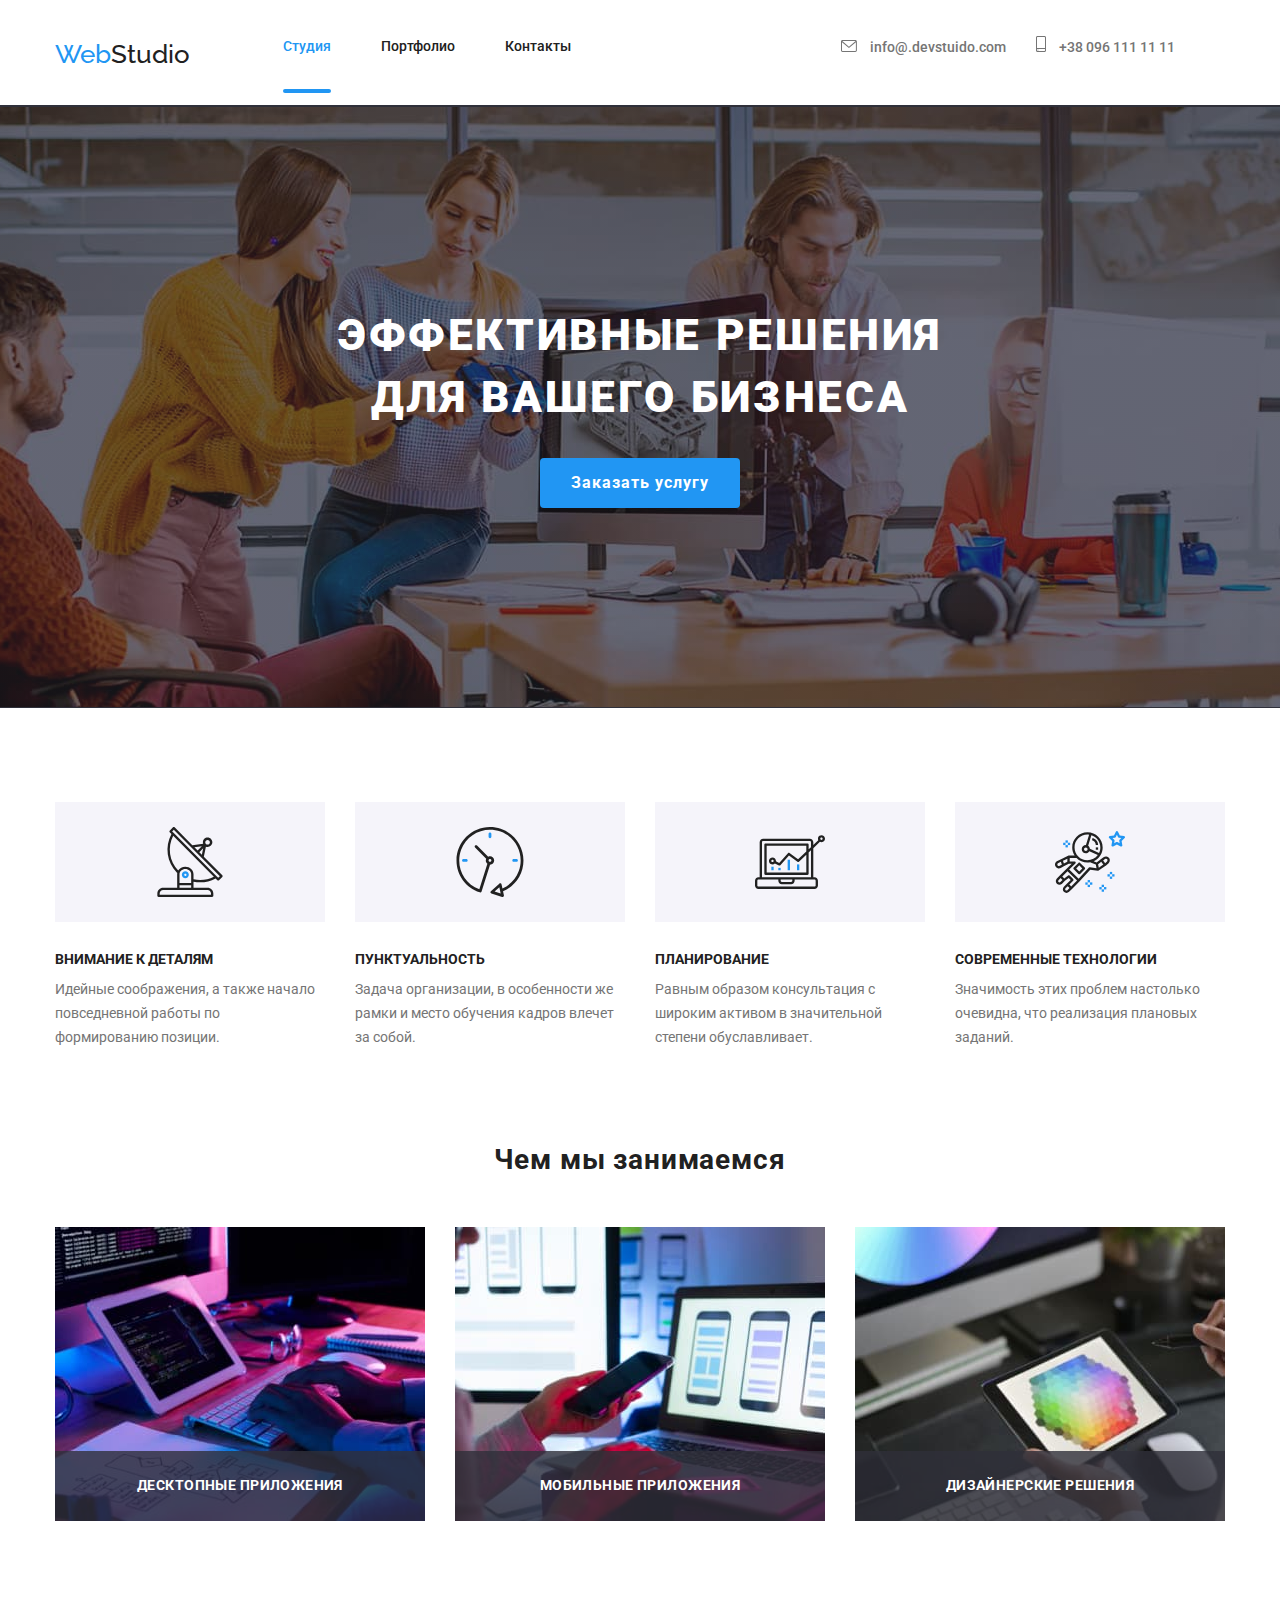
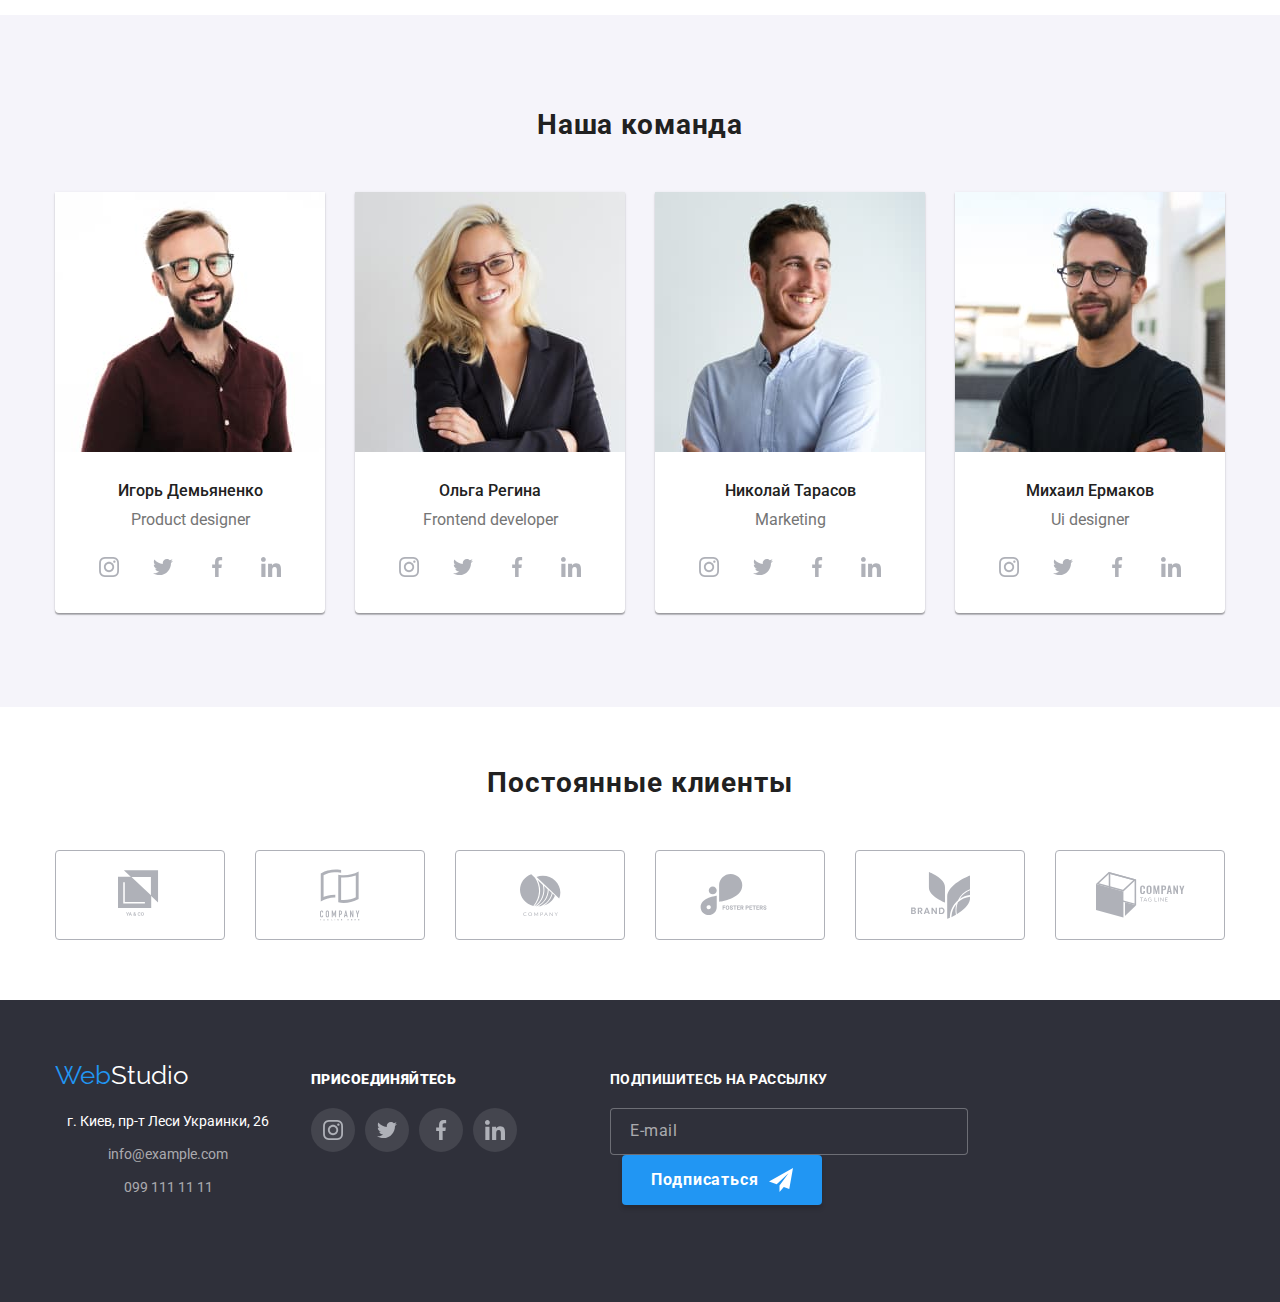
==== commit fff4afa1: "1" ====
--- a/index.html
+++ b/index.html
@@ -14,7 +14,7 @@
       <div class="container container-nav">
         <a class="logo header-logo" href="/"><span>Web</span>Studio</a>
 
-        <div data-menu class="nav_contacts is-open">
+        <div data-menu class="nav_contacts">
           <nav class="nav">
             <ul class="nav-links">
               <li class="nav-current nav-link"><a class="nav-current-link" href="">Студия</a></li>
@@ -42,7 +42,7 @@
           </ul>
         </div>
       </div>
-      <button class="mob_menu-button is-open" type="button" data-menu-button>
+      <button class="mob_menu-button" type="button" data-menu-button>
         <svg class="mob_icons" width="40" height="40">
           <use class="mob_icon-menu" href="./images/icons-homework4/symbol-defs.svg#menu-icon"></use>
           <use class="mob_icon-cross" href="./images/icons-homework4/symbol-defs.svg#close-black"></use>
@@ -91,35 +91,29 @@
               <div class="index-product-overlay__container">
                 <p class="index-product-overlay">десктопные приложения</p>
               </div>
-              <img
-                src="./images/images_homework1/desktop/desktop-1x-min.jpg"
-                srcset="./images/images_homework1/desktop/desktop-1x-min.jpg 1x, ./images/images_homework1/desktop/desktop-2x-min.jpg 2x"
-                width="370"
-                alt="Человек работает за компьютером"
-              />
+              <picture>
+                <source srcset="./images/img/work-1-img-370@1x.jpg 1x, ./images/img/work-1-img-370@2x.jpg 2x" media="(min-width: 1200px)" />
+                <img src="./images/img/work-1-img-370@1x.jpg" width="370" alt="Человек работает за компьютером" />
+              </picture>
             </li>
             <li class="index-product-image__container">
               <div class="index-product-overlay__container">
                 <p class="index-product-overlay">мобильные приложения</p>
               </div>
-              <img
-                src="./images/images_homework1/mobile-1x-min.jpg"
-                srcset="./images/images_homework1/desktop/mobile-1x-min.jpg 1x, ./images/images_homework1/desktop/mobile-2x-min.jpg 2x"
-                width="370"
-                alt="Человек работает с телефона "
-              />
+              <picture>
+                <source srcset="./images/img/work-2-img-370@1x.jpg 1x, ./images/img/work-2-img-370@2x.jpg 2x" media="(min-width: 1200px)" />
+                <img src="./images/img/work-2-img-370@1x.jpg" width="370" alt="Человек работает за компьютером" />
+              </picture>
             </li>
 
             <li class="index-product-image__container">
               <div class="index-product-overlay__container">
                 <p class="index-product-overlay">дизайнерские решения</p>
               </div>
-              <img
-                src="./images/images_homework1/designer-1x-min.jpg"
-                srcset="./images/images_homework1/desktop/designer-1x-min.jpg 1x, ./images/images_homework1/desktop/designer-2x-min.jpg 2x"
-                width="370"
-                alt="Человек работает с планшета"
-              />
+              <picture>
+                <source srcset="./images/img/work-3-img-370@1x.jpg 1x, ./images/img/work-3-img-370@2x.jpg 2x" media="(min-width: 1200px)" />
+                <img src="./images/img/work-3-img-370@1x.jpg" width="370" alt="Человек работает за компьютером" />
+              </picture>
             </li>
           </ul>
         </div>
@@ -130,11 +124,12 @@
           <h2 class="section-header">Наша команда</h2>
           <ul class="team-cards">
             <li class="team-card">
-              <img
-                src="./images/images_homework1/desktop/id-1x-min.jpg "
-                srcset="./images/images_homework1/desktop/id-1x-min.jpg 1x, ./images/images_homework1/desktop/id-2x-min.jpg 2x"
-                alt="Мужчина"
-              />
+              <picture>
+                <source srcset="./images/img/comand-1-270img@1x.jpg 1x, ./images/img/comand-1-270img@2x.jpg 2x" media="(min-width: 1200px)" />
+                <source srcset="./images/img/comand-1-354img@1x.jpg 1x, ./images/img/comand-1-354img@2x.jpg 2x" media="(min-width: 768px)" />
+                <source srcset="./images/img/comand-1-450img@1x.jpg 1x, ./images/img/comand-1-450img@2x.jpg 2x" media="(max-width: 767px)" />
+                <img src="./images/img/comand-1-270img@1x.jpg" alt="Женщина" width="450" />
+              </picture>
               <h3 class="names-header">Игорь Демьяненко</h3>
               <p>Product designer</p>
               <div>
@@ -171,11 +166,13 @@
               </div>
             </li>
             <li class="team-card">
-              <img
-                src="./images/images_homework1/or-1x-min.jpg "
-                srcset="./images/images_homework1/desktop/or-1x-min.jpg 1x, ./images/images_homework1/desktop/or-2x-min.jpg 2x"
-                alt="Женщина"
-              />
+              <picture>
+                <source srcset="./images/img/comand-2-270img@1x.jpg 1x, ./images/img/comand-2-270img@2x.jpg 2x" media="(min-width: 1200px)" />
+                <source srcset="./images/img/comand-2-354img@1x.jpg 1x, ./images/img/comand-2-354img@2x.jpg 2x" media="(min-width: 768px)" />
+                <source srcset="./images/img/comand-2-450img@1x.jpg 1x, ./images/img/comand-2-450img@2x.jpg 2x" media="(max-width: 767px)" />
+                <img src="./images/img/comand-2-270img@1x.jpg" alt="Женщина" width="450" />
+              </picture>
+
               <h3 class="names-header">Ольга Регина</h3>
               <p>Frontend developer</p>
               <div>
@@ -213,11 +210,12 @@
             </li>
 
             <li class="team-card">
-              <img
-                src="./images/images_homework1/nt-1x-min.jpg "
-                srcset="./images/images_homework1/desktop/nt-1x-min.jpg 1x, ./images/images_homework1/desktop/nt-2x-min.jpg 2x"
-                alt="Мужчина"
-              />
+              <picture>
+                <source srcset="./images/img/comand-3-270img@1x.jpg 1x, ./images/img/comand-3-270img@2x.jpg 2x" media="(min-width: 1200px)" />
+                <source srcset="./images/img/comand-3-354img@1x.jpg 1x, ./images/img/comand-3-354img@2x.jpg 2x" media="(min-width: 768px)" />
+                <source srcset="./images/img/comand-3-450img@1x.jpg 1x, ./images/img/comand-3-450img@2x.jpg 2x" media="(max-width: 767px)" />
+                <img src="./images/img/comand-3-270img@1x.jpg" alt="Женщина" width="450" />
+              </picture>
               <h3 class="names-header">Николай Тарасов</h3>
               <p>Marketing</p>
               <div>
@@ -255,11 +253,12 @@
             </li>
 
             <li class="team-card">
-              <img
-                src="./images/images_homework1/me-1x-min.jpg "
-                srcset="./images/images_homework1/desktop/me-1x-min.jpg 1x, ./images/images_homework1/desktop/me-2x-min.jpg 2x"
-                alt="Мужчина"
-              />
+              <picture>
+                <source srcset="./images/img/comand-4-270img@1x.jpg 1x, ./images/img/comand-4-270img@2x.jpg 2x" media="(min-width: 1200px)" />
+                <source srcset="./images/img/comand-4-354img@1x.jpg 1x, ./images/img/comand-4-354img@2x.jpg 2x" media="(min-width: 768px)" />
+                <source srcset="./images/img/comand-4-450img@1x.jpg 1x, ./images/img/comand-4-450img@2x.jpg 2x" media="(max-width: 767px)" />
+                <img src="./images/img/comand-4-270img@1x.jpg" alt="Женщина" width="450" />
+              </picture>
               <h3 class="names-header">Михаил Ермаков</h3>
               <p>Ui designer</p>
               <div>
--- a/css/main.min.css
+++ b/css/main.min.css
@@ -1,2 +1,2 @@
-html{box-sizing:border-box;width:100%}*,*::before,*::after{box-sizing:inherit}img{display:block;height:auto;max-width:100%}*{margin:0;padding:0}ul{list-style:none}h2,h3{color:#212121}body,header{font-family:"Roboto", sans-serif;color:#757575}a:active{color:#2196f3}address{font-style:normal}a{color:inherit;text-decoration:none}.hidden{display:none}.section-padding{padding-bottom:94px}.visually-hidden{position:absolute !important;clip:rect(1px 1px 1px 1px);clip:rect(1px, 1px, 1px, 1px);padding:0 !important;border:0 !important;height:1px !important;width:1px !important;overflow:hidden}.general-button{background-color:#2196f3;min-width:200px;color:#fff;border-radius:4px;border:0;box-shadow:0px 4px 4px rgba(0,0,0,0.15);border-radius:4px;font-family:"Roboto", sans-serif;font-style:normal;font-weight:700;font-size:16px;line-height:1.875;padding-top:10px;padding-bottom:10px;letter-spacing:0.06em}.general-button:hover{cursor:pointer}.container{width:100%;padding-left:15px;padding-right:15px;margin-left:auto;margin-right:auto}@media (min-width: 768px){.container{width:768px}}@media (min-width: 768px) and (max-width: 767px){.container{width:768px}}@media (min-width: 1200px){.container{width:1200px}}@media (max-width: 767px){.container{width:480px;margin-left:auto;margin-right:auto}}.social-network__icon-link{height:44px;width:44px;display:flex;align-items:center;justify-content:center;border-radius:50%;transition:background-color 250ms cubic-bezier(0.4, 0, 0.2, 1);fill:#afb1b8}.icon-item:not(:first-child){margin-left:10px}.icon-list{margin:0;display:inline-flex;padding:0}.social-network__icon-link:hover .social-network__icon-svg,.social-network__icon-link:focus .social-network__icon-svg{fill:#ffffff}.social-network__icon-link:hover,.social-network__icon-link:focus{background-color:#2196f3}.logo{font-size:26px;font-family:"Raleway", serif;color:#212121;margin-right:93px}.footer .logo{color:#fff}.div-logo{margin-bottom:20px}.nav{display:flex;align-items:center}.nav-link{flex-basis:calc(100% - 100px / 3);margin-right:50px}.nav-links{display:flex}.nav .nav-current-link::after{position:absolute;display:block;width:100%;background:#2196f3;border-radius:2px;height:4px;content:"";bottom:0}.nav .nav-current-link{position:relative;padding-bottom:39px}.nav ul{color:#212121}.nav-current{color:#2196f3}@media (min-width: 768px){.nav .nav-current-link{padding-bottom:49px}}.logo span{color:#2196f3}.section-header{font-weight:700;font-size:36px;line-height:1.27;text-align:center;margin-bottom:50px}.footer{background-color:#2f303a;color:#fff;padding-top:60px}.footer-contact:hover,.footer-contact:focus{color:#2196f3}.footer span{color:#2196f3}.footer-contact{font-size:14px;line-height:1.7;display:flex;flex-direction:column;align-items:center;color:rgba(255,255,255,0.6);margin-bottom:9px;transition:color 250ms cubic-bezier(0.4, 0, 0.2, 1)}.footer-header{font-family:"Roboto", sans-serif;font-size:14px;font-style:normal;font-weight:700;line-height:1.14;letter-spacing:0.03em;text-align:left;text-transform:uppercase;color:#ffffff;margin-bottom:20px}.footer-icon{fill:#ffffff}.footer-link{background-color:rgba(255,255,255,0.1)}.footer_form-button{display:inline-flex}.footer-signup__button{margin-left:12px;display:flex;justify-content:center;align-items:center}.footer-input{width:358px;padding-top:15px;padding-bottom:15px;background-color:#2f303a;padding-left:15px;border:1px solid rgba(255,255,255,0.3);box-sizing:border-box;border-radius:4px}.footer-input .social-network,.footer-input .footer-newsletter{margin-left:30px}.footer-input::placeholder{font-family:"Roboto", sans-serif;font-style:normal;font-weight:400;font-size:16px;line-height:1.25;display:flex;align-items:center;letter-spacing:0.03em;color:rgba(255,255,255,0.6)}.footer-input:hover,.footer-input:focus{color:#ffffff}.footer-form__icon{width:24px;height:24px;fill:#ffffff;margin-left:10px}.footer-adress{color:#ffffff}@media (min-width: 480px){.footer .footer-section__whole,.footer .section__social-network{align-items:baseline;text-align:center}.footer .social-network{margin-left:0}.footer .logo{margin-right:0}.footer .footer-header{margin-top:80px;text-align:center}.footer .footer-newsletter{display:flex;flex-direction:column;justify-content:center}.footer .footer-signup__button{margin-left:0;display:inline-flex;margin-top:20px}.footer .footer-form__icon{align-items:center}}@media (min-width: 768px) and (max-width: 767px){.footer .footer_logo_and_social{display:flex;align-items:baseline;justify-content:center}.footer .footer-signup__button{margin-top:20px;margin-left:auto;margin-right:auto}.footer .footer-email__form{text-align:center}.footer .div_logo-nav,.footer .section__social-network{flex-basis:calc(100% / 2 - 30px)}.footer .div-logo,.footer .footer-header,.footer .section__social-network{text-align:center}.footer .logo{margin-right:0}}@media (min-width: 1200px){.footer-email__form{display:flex}.footer-contact{align-items:flex-start}.footer .footer_logo_and_social,.footer .footer-section__whole,.footer .section__social-network{display:flex;align-items:baseline;flex-basis:calc(100% - 60px / 3)}}.footer .social-network__icon-svg{height:20px;width:20px;fill:#afb1b8;transition:fill 250ms cubic-bezier(0.4, 0, 0.2, 1);background-color:transparent}.header-logo{color:#212121;margin-top:15px}.header{padding-bottom:36px}@media (min-width: 480px){.nav,.header-contacts{font-size:14px;line-height:1.14;font-weight:500}}header a{transition:color 250ms cubic-bezier(0.4, 0, 0.2, 1)}header a:hover,header a:focus{color:#2196f3}.header-contacts{display:flex;position:relative}.header-contacts__list{display:flex;margin-left:220px}.header-contact__item{margin-right:30px}.header-item:not(:last-child){margin-right:50px}.portfolio-header{margin-bottom:94px;border-bottom:1px solid #ececec}.header__icon{fill:currentColor;margin-right:10px;margin-top:px;transition:fill 250ms cubic-bezier(0.4, 0, 0.2, 1)}.header-contacts:hover,.header-contacts:focus{color:#2196f3;fill:#2196f3}.container-nav,.nav_contacts{display:flex;align-items:center;padding-top:24px;font-size:18px;line-height:1.16;font-weight:500}@media (min-width: 480px){.container-nav{padding-bottom:16px;border-bottom:1px solid #ececec}.header-contacts__list{text-align:center;margin:0;margin-top:60px;margin-bottom:60px}.header-contact__item:not(:first-child){margin-top:16px;margin-left:10px}.nav-link:not(:first-child){margin-top:40px}.header-contacts__list,.nav-links{display:flex;flex-direction:column}.nav_contacts{text-align:center;position:absolute;display:flex;flex-direction:column;width:100%;left:55%;transform:translatex(-55%);top:11%;background-color:white}}@media (min-width: 768px) and (max-width: 767px){.portfolio-header{margin-bottom:30px}.header-contacts__list{display:flex;align-items:flex-start;flex-direction:column;margin-left:0}.header-contact__item:not(:last-child){margin-bottom:10px}}.modal{position:absolute;font-family:"Roboto", sans-serif;font-size:16px;font-style:normal;font-weight:400;line-height:1.16;letter-spacing:0.01em;text-align:left;padding:40px 39px 40px 41px;top:50%;left:50%;transform:translate(-50%, -50%);background-color:#ffffff}.modal-close-button{display:flex;justify-content:center;align-items:center;position:absolute;top:0;right:0;width:30px;height:30px;margin-top:8px;margin-right:8px;border-radius:50%;border:1px solid rgba(0,0,0,0.1);transition:fill 250ms cubic-bezier(0.4, 0, 0.2, 1);background-color:#fff}.modal-close-button:hover,.modal-close-button:hover{fill:#2196f3;cursor:pointer}.clients-section{padding-top:94px}.clients-icon__list{display:flex}.clients-section{padding-top:60px;padding-bottom:60px}.clients-icon__list{flex-wrap:wrap}.clients-item{flex-basis:calc((100% - 30px) / 2)}.clients-item:nth-child(even){margin-left:30px}.clients-item:nth-child(n+3){margin-top:30px}@media (min-width: 768px){.clients-section{padding-top:30px;padding-bottom:30px}.clients-icon__list{flex-wrap:wrap}.clients-item{flex-basis:calc((100% - 60px) / 3)}.clients-item:not(:nth-child(3n+1)){margin-left:30px}.clients-item:nth-child(n+4){margin-top:30px}}@media (min-width: 1200px){.clients-item{flex-basis:calc(100% - 150px / 6)}.clients-item:not(:last-child){margin-right:30px}}.clients-link{display:flex;justify-content:center;align-items:center;height:90px;border:1px solid #afb1b8;border-radius:4px;fill:#afb1b8;transition:border 250ms cubic-bezier(0.4, 0, 0.2, 1)}.clients-icon{transition:fill 250ms cubic-bezier(0.4, 0, 0.2, 1)}.clients-link:hover,.clients-link:focus{border:1px solid #2196f3;fill:#2196f3}.hero-header{font-size:44px;line-height:1.4;font-weight:900;text-align:center;color:#fff;text-transform:uppercase;margin-bottom:30px}.hero-section{height:100%;margin-left:auto;margin-right:auto;max-width:1600px;background-position:center;background-repeat:no-repeat;background-color:#2f303a;text-align:center}@media screen and (min-width: 480px) and (min-device-pixel-ratio: 2), screen and (min-width: 480px) and (min-resolution: 192dpi), screen and (min-width: 480px) and (min-resolution: 2dppx){.hero-section-section{background-image:url("../images/images_homework4/mobile/Img-2x.jpg")}}@media (min-width: 1200px){.hero-section{max-width:1600px;background-size:1600px;background-image:linear-gradient(rgba(47,48,58,0.4), rgba(47,48,58,0.4)),url(../images/images_homework4/desktop/Img.jpg)}}@media screen and (min-width: 1200px) and (min-device-pixel-ratio: 2), screen and (min-width: 1200px) and (min-resolution: 192dpi), screen and (min-width: 1200px) and (min-resolution: 2dppx){.hero-section-section{background-image:url("../images/images_homework4/desktop/Img-2x.jpg")}}@media (min-width: 768px){.hero-section{max-width:768px;background-size:768px;background-image:linear-gradient(rgba(47,48,58,0.4), rgba(47,48,58,0.4)),url(../images/images_homework4/tablet/Img-1.jpg)}}@media screen and (min-width: 768px) and (min-device-pixel-ratio: 2), screen and (min-width: 768px) and (min-resolution: 192dpi), screen and (min-width: 768px) and (min-resolution: 2dppx){.hero-section-section{background-image:url("../images/images_homework4/tablet/Img-2x.jpg")}}.container-hero{margin-bottom:0;max-width:680px;margin-left:auto;margin-right:auto;padding-top:200px;padding-bottom:200px}.qualities{padding-top:94px}.qualities-header{font-size:14px;font-weight:700;line-height:1.14;margin-bottom:10px;text-transform:uppercase}.qualities-paragraph{font-weight:400;font-size:14px;line-height:1.71;color:#757575}@media (min-width: 768px){.qualities-list{display:flex;flex-wrap:wrap;margin-left:-30px;margin-top:-30px}.qualities-item{flex-basis:calc((100% / 2) - 30px);margin-left:30px;margin-top:30px}}@media (min-width: 1200px){.qualities-list{display:flex}.qualities-item{flex-basis:calc((100% / 4) - 30px)}}.qualities-item::before{content:"";display:block;max-width:100%;height:120px;margin-bottom:30px;background-color:#f5f4fa;background-repeat:no-repeat;background-position:center}.logo-antenna::before{background-image:url(../images/icons-homework4/antenna.svg)}.logo-clock::before{background-image:url(../images/icons-homework4/clock.svg)}.logo-diagram::before{background-image:url(../images/icons-homework4/diagram.svg)}.logo-astronaut::before{background-image:url(../images/icons-homework4/astronaut.svg)}.index-product-image__container{position:relative;width:370px}.index-product-overlay__container{display:flex;justify-content:center;align-items:center;position:absolute;bottom:0;width:100%;height:70px;background-color:rgba(47,48,58,0.8)}.index-product-overlay{text-transform:uppercase;font-family:"Roboto", sans-serif;font-size:14px;font-style:normal;font-weight:700;line-height:1.14px;letter-spacing:0.03em;text-align:center;color:#fff}.index-services__section{display:none}@media (min-width: 1200px){.index-services__section{display:block}}.team{background-color:#f5f4fa;padding-top:94px}.team-card{background-color:#ffffff;box-shadow:0px 1px 3px rgba(0,0,0,0.12),0px 1px 1px rgba(0,0,0,0.14),0px 2px 1px rgba(0,0,0,0.2);border-radius:0px 0px 4px 4px;text-align:center}.team.container{padding-left:0px;padding-right:0px}@media (max-width: 767px){.team .team-card:not(:first-child){margin-top:20px}.team .icon-list{padding-bottom:24px}.team img{width:100%}}@media (min-width: 768px) and (max-width: 767px){.team img{width:100%}.team-cards{display:flex;flex-wrap:wrap;margin-top:-30px;margin-bottom:-30px}.team-card{margin:15px;flex-basis:calc((100% / 2) - 30px)}}@media (min-width: 1200px){.team-cards{display:flex;flex-wrap:wrap;flex-basis:calc(100% / 4 - 90px)}.team-card{padding-bottom:30px}.team-card:not(:first-child){margin-left:30px}}.team-card p{margin-top:10px;margin-bottom:16px}.names-header{font-weight:500;font-size:16px;line-height:1.17;color:#212121;margin-top:30px}.names-paragraph{font-weight:400;font-size:16px;line-height:1.17}.portfolio-button{min-width:73px;color:#212121;line-height:1.6;font-size:16px;background-color:#f5f4fa;font-weight:500;margin-left:8px;border-radius:4px;padding:8px 22px;border:none;transition:background-color 250ms cubic-bezier(0.4, 0, 0.2, 1),color 250ms cubic-bezier(0.4, 0, 0.2, 1),box-shadow 250ms cubic-bezier(0.4, 0, 0.2, 1)}.portfolio-button:hover,.portfolio-button:focus{background-color:#2196f3;color:#fff;box-shadow:0px 3px 1px rgba(0,0,0,0.1),0px 1px 2px rgba(0,0,0,0.08),0px 2px 2px rgba(0,0,0,0.12);cursor:pointer}.buttons-list{display:flex;justify-content:center}.buttons-container{padding-bottom:0;margin-bottom:56px}@media (max-width: 767px){.buttons-list{display:flex;flex-wrap:wrap;justify-content:flex-start;text-align:start}.buttons-list__item{margin-top:10px}}.product-header{font-weight:700;font-size:18px;line-height:2;margin-left:24px;margin-top:0}.product-type{font-weight:normal;font-size:16px;line-height:1.9;margin-left:24px}.product-products{list-style:none}.product-card{margin-top:30px;margin-left:30px;transition:box-shadow 250ms cubic-bezier(0.4, 0, 0.2, 1)}.product-card:hover,.product-card:focus{box-shadow:0px 1px 1px rgba(0,0,0,0.12),0px 4px 4px rgba(0,0,0,0.06),1px 4px 6px rgba(0,0,0,0.16)}.product-images{display:flex;justify-content:space-between}.card-set{display:flex;flex-wrap:wrap;margin-top:-30px;margin-left:-30px}@media (min-width: 768px){.card-set{display:flex;flex-wrap:wrap}.product-card{flex-basis:calc(100% / 2 - 30px);margin:0;margin-top:30px;margin-left:10px}}@media (min-width: 1200px){.card-set{display:flex;flex-wrap:wrap}.product-card{flex-basis:calc(100% / 3 - 60px)}}.card-border{border-left:1px solid #eeeeee;border-right:1px solid #eeeeee;border-bottom:1px solid #eeeeee;padding-bottom:20px;padding-top:20px}.image-container{position:relative}.portfolio--product-overlay__container{position:absolute;display:flex;justify-content:center;align-items:center;background-color:rgba(33,150,243,0.9);padding-left:24px;padding-right:24px;opacity:0;transition:opacity 250ms cubic-bezier(0.4, 0, 0.2, 1),height 250ms cubic-bezier(0.4, 0, 0.2, 1);bottom:0;width:100%;height:0px}.portfolio--product-overlay{font-family:"Roboto", sans-serif;font-size:18px;font-style:normal;font-weight:400;line-height:1.55;letter-spacing:0.03em;text-align:left;color:#fff}.link-product-card:hover .portfolio--product-overlay__container,.link-product-card:focus .portfolio--product-overlay__container{opacity:1;height:294px}.backdrop{position:fixed;top:0;left:0;width:100%;height:100%;background-color:rgba(0,0,0,0.2)}.backdrop.is-hidden{opacity:0;pointer-events:none}.modal-header{font-family:"Roboto", sans-serif;font-size:20px;font-style:normal;font-weight:700;line-height:1.15;letter-spacing:0.03em;text-align:center;margin-bottom:12px}.modal__contract-checkbox{font-family:"Roboto", sans-serif;font-size:14px;font-style:normal;font-weight:400;line-height:1.71;letter-spacing:0.03em}.modal__contract-checkbox-link{text-decoration:underline;color:#188ce8}.modal-textarea::placeholder{font-family:"Roboto", sans-serif;font-style:normal;font-weight:400;font-size:14px;line-height:1.14;letter-spacing:0.01em}.modal-textarea{height:120px;width:100%;resize:none;padding:12px 16px;margin-bottom:25px;border:1px solid rgba(33,33,33,0.2);border-radius:4px;transition:border-color 250ms cubic-bezier(0.4, 0, 0.2, 1)}.modal-input__container{position:relative;display:flex;flex-direction:column}.modal-label{margin-bottom:4px;font-family:"Roboto", sans-serif;font-style:normal;font-weight:400;font-size:12px;line-height:1.14;letter-spacing:0.01em;display:flex;flex-direction:column}.modal-icon{position:absolute;top:50%;transform:translateY(-50%);left:13px;width:18px;height:18px;transition:fill 250ms cubic-bezier(0.4, 0, 0.2, 1)}.modal-submit__button{display:block;margin-left:auto;margin-right:auto}.modal-input__container:focus svg,.modal-input__container:hover svg,.modal-input__container:hover .modal-input,.modal-input__container:focus .modal-input,.modal-input__container:hover .modal-textarea,.modal-input__container:focus .modal-textarea{fill:#2196f3;border-color:#2196f3}.modal-checkbox__input:checked+.custom-checkbox{border-color:#2196f3;background-image:url(../images/images-homework-6/vector.svg);background-color:#2196f3;background-size:auto;background-repeat:no-repeat}.modal-checkbox__submit{position:relative;padding-left:30px;margin-bottom:30px}.custom-checkbox{position:absolute;display:block;left:0;bottom:50%;transform:translateY(50%);width:16px;height:15px;border:2px solid #212121;border-radius:3px}.modal-input{border:1px solid rgba(33,33,33,0.2);border-radius:4px;padding-left:40px;height:40px;margin-bottom:10px;transition:border-color 250ms cubic-bezier(0.4, 0, 0.2, 1)}.mob_menu-button{display:inline-flex;padding:0;margin:0;background:none;background-color:transparent;border:none;display:none;position:absolute;right:0;top:0}@media screen and (max-width: 479px){.mob_menu-button{display:block}}.mob_menu-button:hover .mob_icons,.mob_menu-button:focus .mob_icons{fill:#2196f3}.mob_icon-cross{display:none}.mob_menu-button.is-open .mob_icon-menu{display:none}.mob_menu-button.is-open .mob_icon-cross{display:block}
+html{box-sizing:border-box}*,*::before,*::after{box-sizing:inherit}img{display:block;height:auto;max-width:100%}*{margin:0;padding:0}ul{list-style:none}h2,h3{color:#212121}body,header{font-family:"Roboto", sans-serif;color:#757575}a:active{color:#2196f3}address{font-style:normal}a{color:inherit;text-decoration:none}.hidden{display:none}.section-padding{padding-bottom:94px}.visually-hidden{position:absolute !important;clip:rect(1px 1px 1px 1px);clip:rect(1px, 1px, 1px, 1px);padding:0 !important;border:0 !important;height:1px !important;width:1px !important;overflow:hidden}.general-button{background-color:#2196f3;min-width:200px;color:#fff;border-radius:4px;border:0;box-shadow:0px 4px 4px rgba(0,0,0,0.15);border-radius:4px;font-family:"Roboto", sans-serif;font-style:normal;font-weight:700;font-size:16px;line-height:1.875;padding-top:10px;padding-bottom:10px;letter-spacing:0.06em}.general-button:hover{cursor:pointer}.container{width:100%px;padding-left:15px;padding-right:15px;margin-left:auto;margin-right:auto}@media (min-width: 480px){.container{width:480px;margin-left:auto;margin-right:auto}}@media (min-width: 768px){.container{width:768px}}@media (min-width: 1200px){.container{width:1200px}}.social-network__icon-link{display:flex;align-items:center;justify-content:center;border-radius:50%;transition:background-color 250ms cubic-bezier(0.4, 0, 0.2, 1);fill:#afb1b8}.icon-item:not(:first-child){margin-left:10px}.icon-list{margin:0;display:inline-flex;padding:0}.social-network__icon-link:hover .social-network__icon-svg,.social-network__icon-link:focus .social-network__icon-svg{fill:#ffffff}.social-network__icon-link:hover,.social-network__icon-link:focus{background-color:#2196f3}@media (min-width: 768px){.social-network__icon-link{height:44px;width:44px}}.logo{font-size:26px;font-family:"Raleway", serif;color:#212121;margin-right:93px}.footer .logo{color:#fff}.div-logo{margin-bottom:20px}@media (max-width: 479px){margin-top:16px}.nav-link{flex-basis:calc(100% - 100px / 3);margin-right:50px}@media (min-width: 768px){.nav-links{display:flex}.nav{display:flex;align-items:center}}.nav-current-link{position:relative;padding-bottom:39px}.nav-current-link::after{position:absolute;display:block;width:100%;background:#2196f3;border-radius:2px;height:4px;content:"";bottom:0}.nav ul{color:#212121}.nav-current{color:#2196f3}@media (min-width: 768px) and (max-width: 1199px){.nav-current-link{padding-bottom:49px}}.logo span{color:#2196f3}.section-header{font-weight:700;letter-spacing:0.03em;font-size:28px;line-height:1.17;text-align:center;margin-bottom:50px}@media (min-width: 768px){font-size:36px;line-height:1, 16}@media (min-width: 1200px){font-size:36px;line-height:1.27}.footer{background-color:#2f303a;color:#fff;padding-top:60px}.footer-contact:hover,.footer-contact:focus{color:#2196f3}.footer span{color:#2196f3}.footer-contact{font-size:14px;line-height:1.7;display:flex;flex-direction:column;align-items:center;color:rgba(255,255,255,0.6);margin-bottom:9px;transition:color 250ms cubic-bezier(0.4, 0, 0.2, 1)}.footer-header{font-family:"Roboto", sans-serif;font-size:14px;font-style:normal;font-weight:700;line-height:1.14;letter-spacing:0.03em;text-align:left;text-transform:uppercase;color:#ffffff;margin-bottom:20px}.footer-icon{fill:#ffffff}.footer-link{background-color:rgba(255,255,255,0.1)}.footer_form-button{display:inline-flex}.footer-signup__button{margin-left:12px;display:flex;justify-content:center;align-items:center}.footer-input{width:100%;padding-top:15px;padding-bottom:15px;background-color:#2f303a;padding-left:15px;border:1px solid rgba(255,255,255,0.3);box-sizing:border-box;border-radius:4px}.footer-input .social-network,.footer-input .footer-newsletter{margin-left:30px}.footer-input::placeholder{font-family:"Roboto", sans-serif;font-style:normal;font-weight:400;font-size:16px;line-height:1.25;display:flex;align-items:center;letter-spacing:0.03em;color:rgba(255,255,255,0.6)}.footer-input:hover,.footer-input:focus{color:#ffffff}.footer-form__icon{width:24px;height:24px;fill:#ffffff;margin-left:10px}.footer-adress{color:#ffffff}@media (max-width: 479px){.footer .footer-section__whole,.footer .section__social-network{align-items:baseline;text-align:center}.footer .social-network{margin-left:0}.footer .logo{margin-right:0}.footer .footer-header{margin-top:80px;text-align:center}.footer .footer-form__icon{align-items:center}}@media (max-width: 479px){.footer .footer-signup__button{margin-left:0;display:inline-flex;margin-top:20px}}.footer .footer-newsletter{display:flex;flex-direction:column;justify-content:center}@media (min-width: 768px) and (max-width: 1199px){.footer_logo_and_social{display:flex;align-items:baseline;justify-content:center}.footer-signup__button{margin-top:20px;margin-left:auto;margin-right:auto}.footer-email__form{text-align:center}.div_logo-nav,.section__social-network{flex-basis:calc(100% / 2 - 30px)}.div-logo,.footer-header,.section__social-network{text-align:center}.logo{margin-right:0}}@media (min-width: 1200px){.footer-header{text-align:initial}.footer-section__whole,.section__social-network{text-align:initial}-email__form{display:flex}-adress{display:flex}-contact{align-items:initial}-contacts{align-items:flex-start;text-align:start}.footer-input{width:358px}.footer_logo_and_social,.footer-section__whole{display:flex;align-items:baseline;flex-basis:calc(100% - 30px / 2)}.footer_logo_and_social{display:flex;flex-basis:calc(100% / 2 - 30px)}.section__social-network{margin-left:30px}}.social-network__icon-svg{height:20px;width:20px;fill:#afb1b8;transition:fill 250ms cubic-bezier(0.4, 0, 0.2, 1);background-color:transparent}.header-logo{color:#212121;margin-top:15px}.header{padding-bottom:36px;position:relative}header a{transition:color 250ms cubic-bezier(0.4, 0, 0.2, 1)}header a:hover,header a:focus{color:#2196f3}.header-contact__item{margin-right:30px}.header-item:not(:last-child){margin-right:50px}.portfolio-header{margin-bottom:94px;border-bottom:1px solid #ececec}.header__icon{fill:currentColor;margin-right:10px;margin-top:px;transition:fill 250ms cubic-bezier(0.4, 0, 0.2, 1)}.header-contacts:hover,.header-contacts:focus{color:#2196f3;fill:#2196f3}.nav_contacts{display:none}@media (min-width: 480px){.nav,.header-contacts{font-size:14px;line-height:1.14;font-weight:500}}@media (max-width: 479px){.nav_contacts{position:absolute;top:100%;left:0;width:100%;height:393px;text-align:center;background-color:#ffffff;padding-top:60px;padding-bottom:60px;font-size:18px;line-height:1, 16;letter-spacing:0.02em}.nav_contacts.is-open{display:block}.nav-current-link::after{left:0}.nav-link{margin:0}.nav-link:not(:first-child){margin-top:60px}.header-contact__item{margin:0}.header-contacts__list{margin-top:60px}.header-contact__item:not(:first-child){margin-top:16px}}@media (min-width: 768px){.header-contacts__list{display:flex;margin-left:220px}.container-nav,.nav_contacts{display:flex;align-items:center;padding-top:24px;font-size:18px;line-height:1.16;font-weight:500}}@media (min-width: 768px) and (max-width: 1199px){.header-contacts{display:flex}.portfolio-header{margin-bottom:30px}.nav_contacts{display:contents}.header-contacts__list{display:flex;align-items:flex-start;flex-direction:column;margin-left:0}.header-contact__item:not(:last-child){margin-bottom:10px}}@media (min-width: 1200px){.nav_contacts{display:contents}}.modal{position:absolute;font-family:"Roboto", sans-serif;font-size:16px;font-style:normal;font-weight:400;line-height:1.16;letter-spacing:0.01em;text-align:left;padding:40px 39px 40px 41px;top:50%;left:50%;transform:translate(-50%, -50%);background-color:#ffffff}.modal-close-button{display:flex;justify-content:center;align-items:center;position:absolute;top:0;right:0;width:30px;height:30px;margin-top:8px;margin-right:8px;border-radius:50%;border:1px solid rgba(0,0,0,0.1);transition:fill 250ms cubic-bezier(0.4, 0, 0.2, 1);background-color:#fff}.modal-close-button:hover,.modal-close-button:hover{fill:#2196f3;cursor:pointer}@media (max-width: 1199px){.modal{max-width:450px;max-height:609px;width:100%;height:100%}}@media (max-width: 1199px) and (min-width: 1200px){.modal{min-width:528px;min-height:581px}}.clients-section{padding-top:94px}@media (min-width: 480px){.clients-section{padding-top:60px;padding-bottom:60px}.clients-icon__list{display:flex;flex-wrap:wrap}}@media (max-width: 479px){.clients img{width:100%}.clients-item:nth-child(even){margin-left:30px}.clients-item:nth-child(n+3){margin-top:30px}.clients-item{flex-basis:calc((100% - 30px) / 2)}}@media (min-width: 768px){.clients-icon__list{flex-wrap:wrap}.clients-item{flex-basis:calc((100% - 60px) / 3)}}@media (min-width: 768px) and (max-width: 1199px){.clients img{max-width:100%}.clients-item:not(:nth-child(3n+1)){margin-left:30px}.clients-item:nth-child(n+4){margin-top:30px}.clients-section{padding-top:30px;padding-bottom:30px}}@media (min-width: 1200px){.clients-icon__list{flex-wrap:nowrap}.clients-item{flex-basis:calc(100% - 150px / 6)}.clients-item:not(:last-child){margin-right:30px}}.clients-link{display:flex;justify-content:center;align-items:center;height:90px;border:1px solid #afb1b8;border-radius:4px;fill:#afb1b8;transition:border 250ms cubic-bezier(0.4, 0, 0.2, 1)}.clients-icon{transition:fill 250ms cubic-bezier(0.4, 0, 0.2, 1)}.clients-link:hover,.clients-link:focus{border:1px solid #2196f3;fill:#2196f3}.hero-header{font-weight:900;text-align:center;color:#fff;text-transform:uppercase;margin-bottom:30px;font-size:26px;line-height:1.61;letter-spacing:0.06em}.hero-section{margin-left:auto;margin-right:auto;max-width:1600px;background-image:linear-gradient(rgba(47,48,58,0.4), rgba(47,48,58,0.4)),url(../../../images/img/hero-bg-480@1x.jpg);background-position:center;background-repeat:no-repeat;background-color:#2f303a;text-align:center}@media screen and (min-device-pixel-ratio: 2), screen and (min-resolution: 192dpi), screen and (min-resolution: 2dppx){.hero-section{background-image:url(../../../images/img/hero-bg-480@2x.jpg)}}@media (min-width: 768px){.hero-section{background-image:linear-gradient(rgba(47,48,58,0.4), rgba(47,48,58,0.4)),url(../../../images/img/hero-bg-768@1x.jpg)}}@media screen and (min-width: 768px) and (min-device-pixel-ratio: 2), screen and (min-width: 768px) and (min-resolution: 192dpi), screen and (min-width: 768px) and (min-resolution: 2dppx){.hero-section{background-image:url(../../../images/img/hero-bg-768@2x.jpg)}}@media (min-width: 1200px){.hero-section{background-image:linear-gradient(rgba(47,48,58,0.4), rgba(47,48,58,0.4)),url(../../../images/img/hero-bg-1600@1x.jpg)}}@media screen and (min-width: 1200px) and (min-device-pixel-ratio: 2), screen and (min-width: 1200px) and (min-resolution: 192dpi), screen and (min-width: 1200px) and (min-resolution: 2dppx){.hero-section{background-image:url(../../../images/img/hero-bg-1600@2x.jpg)}}.container-hero{margin-bottom:0;margin-left:auto;margin-right:auto;padding-top:118px;padding-bottom:118px}@media (min-width: 768px){.container-hero{margin-bottom:0;max-width:680px;margin-left:auto;margin-right:auto;padding-top:200px;padding-bottom:200px}.hero-header{font-size:44px;line-height:1.4}}.qualities{padding-top:94px}.qualities-header{font-size:14px;font-weight:700;line-height:1.14;margin-bottom:10px;text-transform:uppercase}.qualities-paragraph{font-weight:400;font-size:14px;line-height:1.71;color:#757575}@media (min-width: 768px){.qualities-list{display:flex;flex-wrap:wrap;margin-left:-30px;margin-top:-30px}.qualities-item{flex-basis:calc((100% / 2) - 30px);margin-left:30px;margin-top:30px}}@media (min-width: 1200px){.qualities-list{display:flex}.qualities-item{flex-basis:calc((100% / 4) - 30px)}}.qualities-item::before{content:"";display:block;max-width:100%;height:120px;margin-bottom:30px;background-color:#f5f4fa;background-repeat:no-repeat;background-position:center}.logo-antenna::before{background-image:url(../images/icons-homework4/antenna.svg)}.logo-clock::before{background-image:url(../images/icons-homework4/clock.svg)}.logo-diagram::before{background-image:url(../images/icons-homework4/diagram.svg)}.logo-astronaut::before{background-image:url(../images/icons-homework4/astronaut.svg)}.index-product-image__container{position:relative;width:370px}.index-product-overlay__container{display:flex;justify-content:center;align-items:center;position:absolute;bottom:0;width:100%;height:70px;background-color:rgba(47,48,58,0.8)}.index-product-overlay{text-transform:uppercase;font-family:"Roboto", sans-serif;font-size:14px;font-style:normal;font-weight:700;line-height:1.14px;letter-spacing:0.03em;text-align:center;color:#fff}.index-services__section{display:none}@media (min-width: 1200px){.index-services__section{display:block}}.team{background-color:#f5f4fa;padding-top:94px}.team-card{background-color:#ffffff;box-shadow:0px 1px 3px rgba(0,0,0,0.12),0px 1px 1px rgba(0,0,0,0.14),0px 2px 1px rgba(0,0,0,0.2);border-radius:0px 0px 4px 4px;text-align:center}.team .icon-list{padding-bottom:24px}@media (max-width: 479px){.team .team-card:not(:first-child){margin-top:20px}}@media (min-width: 768px){.team img{min-width:270px}.team-cards{display:flex;flex-wrap:wrap}.team-card{flex-basis:calc((100% / 2) - 30px)}}@media (min-width: 768px) and (max-width: 1199px){.team-card{margin:15px}.team-cards{margin-top:-30px;margin-bottom:-30px}}@media (min-width: 1200px){.team-card:not(:first-child){margin-left:30px}.team-card{flex-basis:calc(100% / 4 - 90px)}}.team-card p{margin-top:10px;margin-bottom:16px}.team .names-header{font-weight:500;font-size:16px;line-height:1.17;color:#212121;margin-top:30px}.team .names-paragraph{font-weight:400;font-size:16px;line-height:1.17}.portfolio-button{min-width:73px;color:#212121;line-height:1.6;font-size:16px;background-color:#f5f4fa;font-weight:500;margin-left:8px;border-radius:4px;padding:8px 22px;border:none;transition:background-color 250ms cubic-bezier(0.4, 0, 0.2, 1),color 250ms cubic-bezier(0.4, 0, 0.2, 1),box-shadow 250ms cubic-bezier(0.4, 0, 0.2, 1)}.portfolio-button:hover,.portfolio-button:focus{background-color:#2196f3;color:#fff;box-shadow:0px 3px 1px rgba(0,0,0,0.1),0px 1px 2px rgba(0,0,0,0.08),0px 2px 2px rgba(0,0,0,0.12);cursor:pointer}.buttons-list{display:flex;justify-content:center}.buttons-container{padding-bottom:0;margin-bottom:56px}@media (max-width: 479px){.buttons-list{display:flex;flex-wrap:wrap;justify-content:flex-start;text-align:start}.buttons-list__item{margin-top:10px}}.product-header{font-weight:700;font-size:18px;line-height:2;margin-left:24px;margin-top:0}.product-type{font-weight:normal;font-size:16px;line-height:1.9;margin-left:24px}.product-card:hover,.product-card:focus{box-shadow:0px 1px 1px rgba(0,0,0,0.12),0px 4px 4px rgba(0,0,0,0.06),1px 4px 6px rgba(0,0,0,0.16)}.card-border{border-left:1px solid #eeeeee;border-right:1px solid #eeeeee;border-bottom:1px solid #eeeeee;padding-bottom:20px;padding-top:20px}.image-container{position:relative}.portfolio--product-overlay__container{position:absolute;display:flex;justify-content:center;align-items:center;background-color:rgba(33,150,243,0.9);padding-left:24px;padding-right:24px;opacity:0;transition:opacity 250ms cubic-bezier(0.4, 0, 0.2, 1),height 250ms cubic-bezier(0.4, 0, 0.2, 1);bottom:0;width:100%;height:0px}.portfolio--product-overlay{font-family:"Roboto", sans-serif;font-size:18px;font-style:normal;font-weight:400;line-height:1.55;letter-spacing:0.03em;text-align:left;color:#fff}.link-product-card:hover .portfolio--product-overlay__container,.link-product-card:focus .portfolio--product-overlay__container{opacity:1;height:294px}@media (min-width: 768px){-products{list-style:none}.card-set{display:flex;flex-wrap:wrap;margin-top:-30px;margin-left:-30px}.product-images{display:flex;justify-content:space-between}.product-card{flex-basis:calc(100% / 2 - 30px);margin:0;margin:15px}}@media (min-width: 1200px){.product-card{flex-basis:calc((100% / 3) - 30px)}.product-card{transition:box-shadow 250ms cubic-bezier(0.4, 0, 0.2, 1)}}.backdrop{position:fixed;top:0;left:0;width:100%;height:100%;background-color:rgba(0,0,0,0.2)}.backdrop.is-hidden{opacity:0;pointer-events:none}.modal-header{font-family:"Roboto", sans-serif;font-size:20px;font-style:normal;font-weight:700;line-height:1.15;letter-spacing:0.03em;text-align:center;margin-bottom:12px}.modal__contract-checkbox{font-family:"Roboto", sans-serif;font-size:14px;font-style:normal;font-weight:400;line-height:1.71;letter-spacing:0.03em}.modal__contract-checkbox-link{text-decoration:underline;color:#188ce8}.modal-textarea::placeholder{font-family:"Roboto", sans-serif;font-style:normal;font-weight:400;font-size:14px;line-height:1.14;letter-spacing:0.01em}.modal-textarea{height:120px;width:100%;resize:none;padding:12px 16px;margin-bottom:25px;border:1px solid rgba(33,33,33,0.2);border-radius:4px;transition:border-color 250ms cubic-bezier(0.4, 0, 0.2, 1)}.modal-input__container{position:relative;display:flex;flex-direction:column}.modal-label{margin-bottom:4px;font-family:"Roboto", sans-serif;font-style:normal;font-weight:400;font-size:12px;line-height:1.14;letter-spacing:0.01em;display:flex;flex-direction:column}.modal-icon{position:absolute;top:50%;transform:translateY(-50%);left:13px;width:18px;height:18px;transition:fill 250ms cubic-bezier(0.4, 0, 0.2, 1)}.modal-submit__button{display:block;margin-left:auto;margin-right:auto}.modal-input__container:focus svg,.modal-input__container:hover svg,.modal-input__container:hover .modal-input,.modal-input__container:focus .modal-input,.modal-input__container:hover .modal-textarea,.modal-input__container:focus .modal-textarea{fill:#2196f3;border-color:#2196f3}.modal-checkbox__input:checked+.custom-checkbox{border-color:#2196f3;background-image:url(../images/images-homework-6/vector.svg);background-color:#2196f3;background-size:auto;background-repeat:no-repeat}.modal-checkbox__submit{position:relative;padding-left:30px;margin-bottom:30px}.custom-checkbox{position:absolute;display:block;left:0;bottom:50%;transform:translateY(50%);width:16px;height:15px;border:2px solid #212121;border-radius:3px}.modal-input{border:1px solid rgba(33,33,33,0.2);border-radius:4px;padding-left:40px;height:40px;margin-bottom:10px;transition:border-color 250ms cubic-bezier(0.4, 0, 0.2, 1)}.mob_menu-button{display:none;padding:0;margin:0;background:none;background-color:transparent;border:none;position:absolute;right:0;top:0;margin-top:10px;margin-right:15px}@media (max-width: 479px){.mob_menu-button{display:block}}@media (max-width: 479px){.mob_menu-button:hover .mob_icons,.mob_menu-button:focus .mob_icons{fill:#2196f3}.mob_icon-cross{display:none}.mob_menu-button.is-open .mob_icon-cross{display:block}.mob_menu-button.is-open .mob_icon-menu{display:none}}
 /*# sourceMappingURL=main.min.css.map */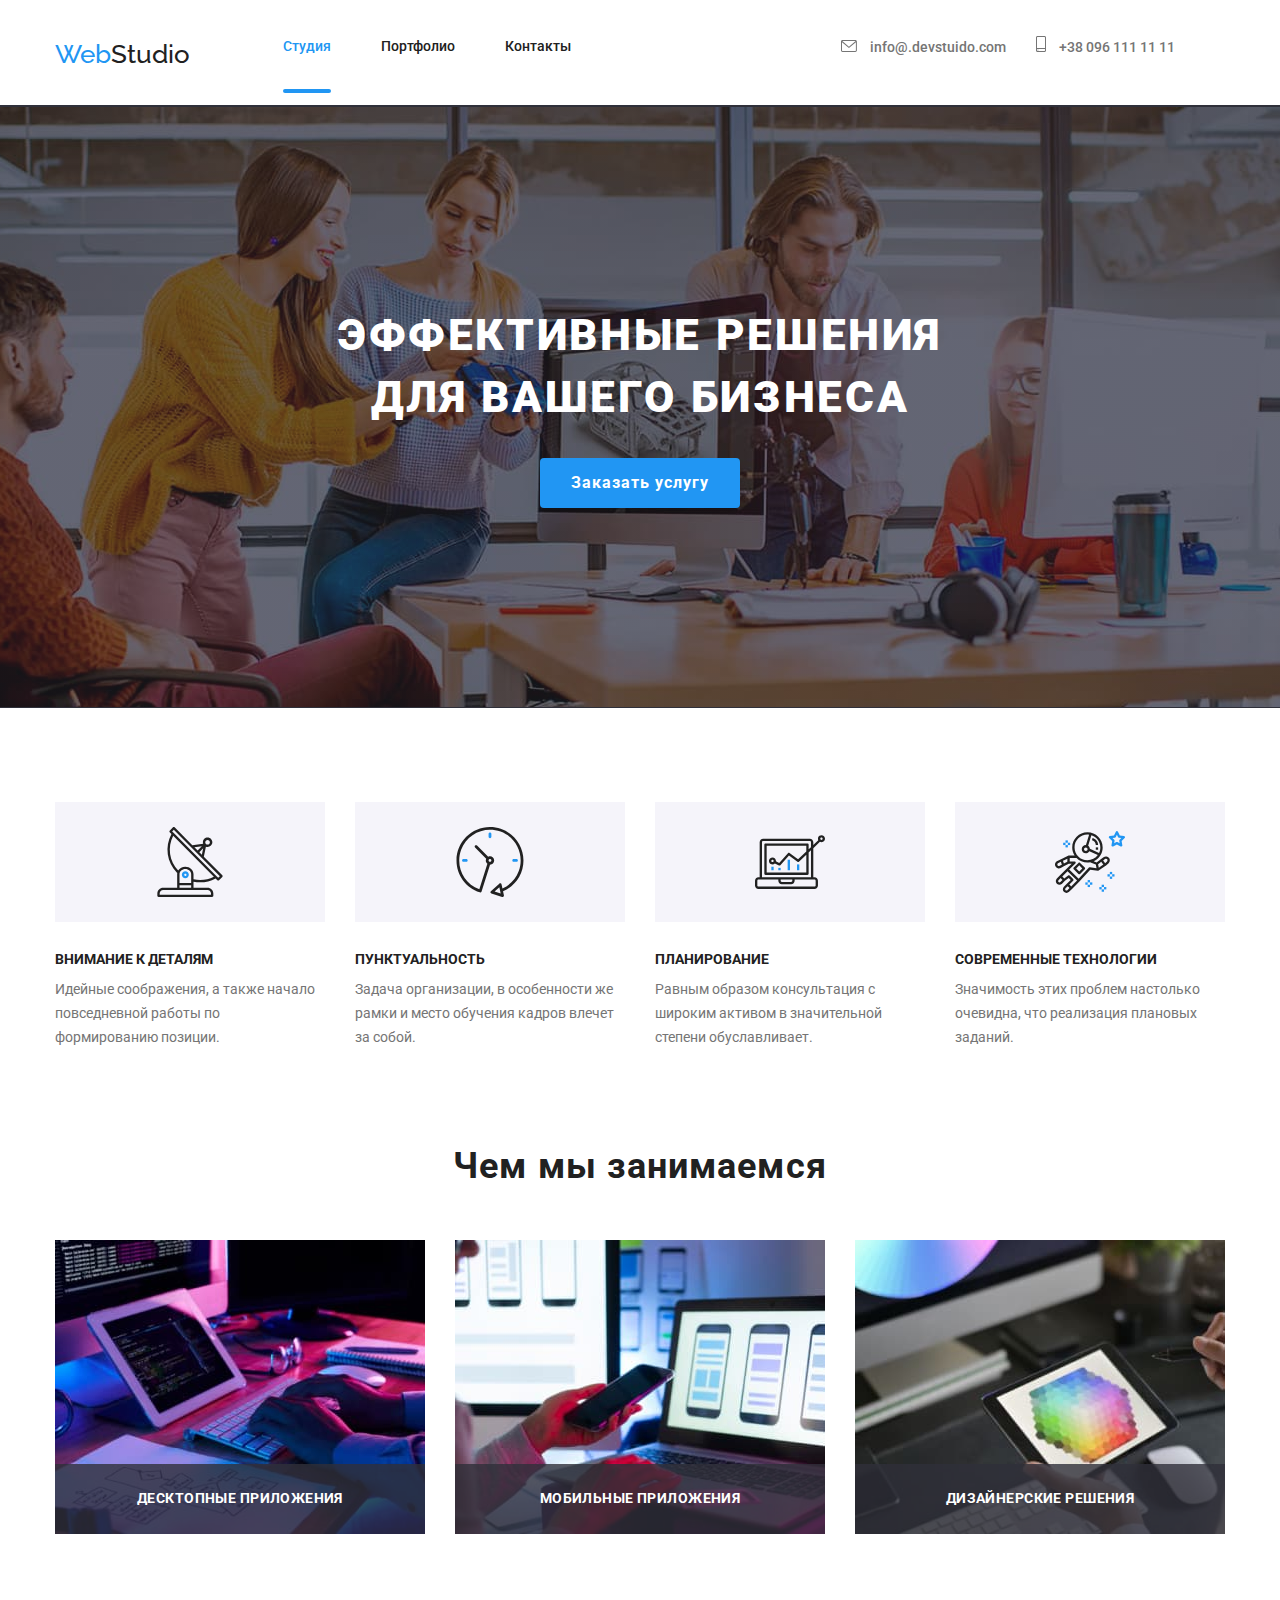
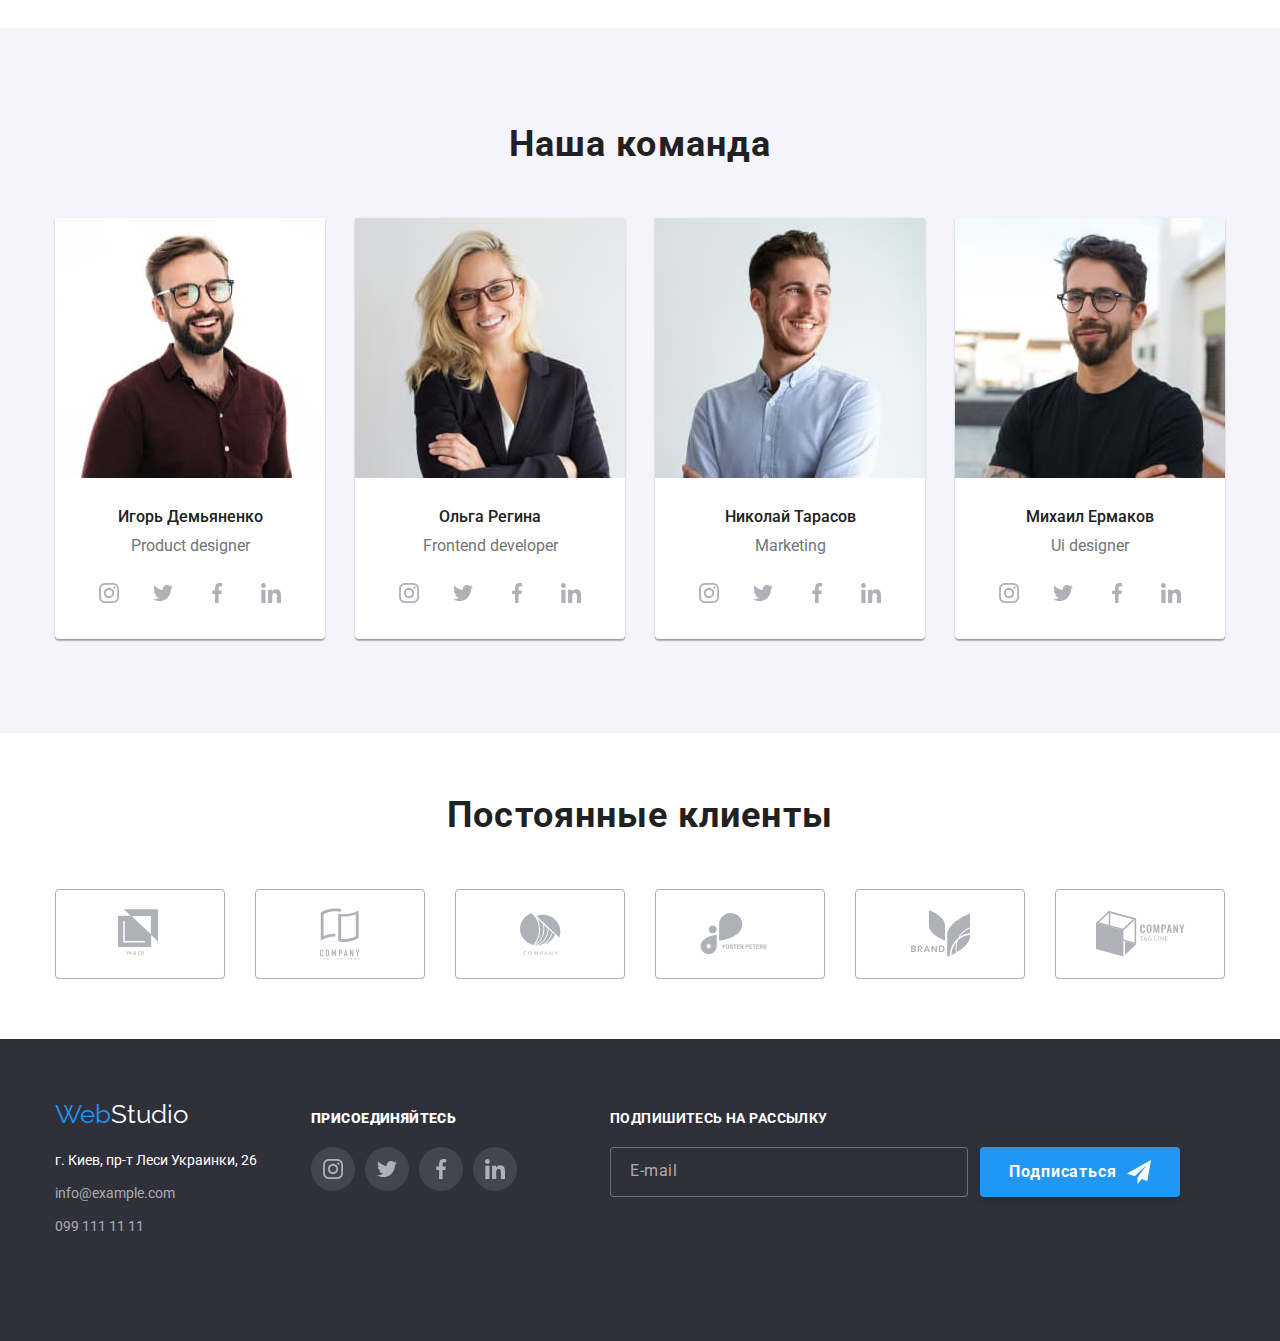
==== commit 2eafa5cc: "213" ====
--- a/index.html
+++ b/index.html
@@ -1,476 +1,545 @@
 <!DOCTYPE html>
 <html lang="ru">
-  <head>
-    <meta charset="UTF-8" />
-    <meta name="viewport" content="width=device-width, initial-scale=1.0" />
-    <title>Document</title>
-    <link rel="styleheet" href="https://cdnjs.cloudflare.com/ajax/libs/modern-normalize/1.0.0/modern-normalize.min.css" />
-    <link href="https://fonts.googleapis.com/css2?family=Roboto:wght@400;500;700;900&display=swap" rel="stylesheet" />
-    <link href="https://fonts.googleapis.com/css2?family=Raleway:wght@700&display=swap" rel="stylesheet" />
-    <link rel="stylesheet" href="./css/main.min.css" />
-  </head>
-  <body>
-    <header class="index header">
-      <div class="container container-nav">
-        <a class="logo header-logo" href="/"><span>Web</span>Studio</a>
-
-        <div data-menu class="nav_contacts">
-          <nav class="nav">
-            <ul class="nav-links">
-              <li class="nav-current nav-link"><a class="nav-current-link" href="">Студия</a></li>
-              <li class="nav-link"><a href="./portfolio.html">Портфолио</a></li>
-              <li class="nav-link"><a href="">Контакты</a></li>
-            </ul>
-          </nav>
-          <ul class="header-contacts__list">
-            <li class="header-contact__item">
-              <a class="header-contacts header-item" href="info@devstudio.com">
-                <svg class="header__icon" width="16px" height="12px">
-                  <use href="./images/icons-homework4/symbol-defs.svg#envelope"></use>
+    <head>
+        <meta charset="UTF-8" />
+        <meta name="viewport" content="width=device-width, initial-scale=1.0" />
+        <title>Document</title>
+        <link rel="styleheet" href="https://cdnjs.cloudflare.com/ajax/libs/modern-normalize/1.0.0/modern-normalize.min.css" />
+        <link href="https://fonts.googleapis.com/css2?family=Roboto:wght@400;500;700;900&display=swap" rel="stylesheet" />
+        <link href="https://fonts.googleapis.com/css2?family=Raleway:wght@700&display=swap" rel="stylesheet" />
+        <link rel="stylesheet" href="./css/main.min.css" />
+    </head>
+    <body>
+        <header class="index header">
+            <div class="container container-nav">
+                <a class="logo header-logo" href="/"><span>Web</span>Studio</a>
+
+                <div data-menu class="nav_contacts">
+                    <nav class="nav">
+                        <ul class="nav-links">
+                            <li class="nav-current nav-link"><a class="nav-current-link" href="">Студия</a></li>
+                            <li class="nav-link"><a href="./portfolio.html">Портфолио</a></li>
+                            <li class="nav-link"><a href="">Контакты</a></li>
+                        </ul>
+                    </nav>
+                    <ul class="header-contacts__list">
+                        <li class="header-contact__item">
+                            <a class="header-contacts header-item" href="info@devstudio.com">
+                                <svg class="header__icon" width="16px" height="12px">
+                                    <use href="./images/icons-homework4/symbol-defs.svg#envelope"></use>
+                                </svg>
+                                info@.devstuido.com</a
+                            >
+                        </li>
+                        <li class="header-contact__item">
+                            <a class="header-contacts" href="tel:+380991111111">
+                                <svg class="header__icon" width="10px" height="16px">
+                                    <use href="./images/icons-homework4/symbol-defs.svg#smartphone"></use>
+                                </svg>
+                                +38 096 111 11 11</a
+                            >
+                        </li>
+                    </ul>
+                </div>
+            </div>
+            <button class="mob_menu-button" type="button" data-menu-button>
+                <svg class="mob_icons" width="40" height="40">
+                    <use class="mob_icon-menu" href="./images/icons-homework4/symbol-defs.svg#menu-icon"></use>
+                    <use class="mob_icon-cross" href="./images/icons-homework4/symbol-defs.svg#close-black"></use>
                 </svg>
-                info@.devstuido.com</a
-              >
-            </li>
-            <li class="header-contact__item">
-              <a class="header-contacts" href="tel:+380991111111">
-                <svg class="header__icon" width="10px" height="16px">
-                  <use href="./images/icons-homework4/symbol-defs.svg#smartphone"></use>
-                </svg>
-                +38 096 111 11 11</a
-              >
-            </li>
-          </ul>
-        </div>
-      </div>
-      <button class="mob_menu-button" type="button" data-menu-button>
-        <svg class="mob_icons" width="40" height="40">
-          <use class="mob_icon-menu" href="./images/icons-homework4/symbol-defs.svg#menu-icon"></use>
-          <use class="mob_icon-cross" href="./images/icons-homework4/symbol-defs.svg#close-black"></use>
-        </svg>
-      </button>
-    </header>
-    <!-- блок герой-->
-    <main>
-      <section class="hero-section">
-        <div class="container container-hero">
-          <h1 class="hero-header">Эффективные решения для вашего бизнеса</h1>
-          <button class="general-button" type="button" data-modal-open>Заказать услугу</button>
-        </div>
-      </section>
-      <!--характеристики-->
-      <section class="qualities section-padding">
-        <div class="container">
-          <h2 class="hidden">Наши характеристики</h2>
-          <ul class="qualities-list">
-            <li class="qualities-item logo-antenna">
-              <h3 class="qualities-header">Внимание к деталям</h3>
-              <p class="qualities-paragraph">Идейные соображения, а также начало повседневной работы по формированию позиции.</p>
-            </li>
-            <li class="qualities-item logo-clock">
-              <h3 class="qualities-header">Пунктуальность</h3>
-              <p class="qualities-paragraph">Задача организации, в особенности же рамки и место обучения кадров влечет за собой.</p>
-            </li>
-            <li class="qualities-item logo-diagram">
-              <h3 class="qualities-header">Планирование</h3>
-              <p class="qualities-paragraph">Равным образом консультация с широким активом в значительной степени обуславливает.</p>
-            </li>
-            <li class="qualities-item logo-astronaut">
-              <h3 class="qualities-header">Современные технологии</h3>
-              <p class="qualities-paragraph">Значимость этих проблем настолько очевидна, что реализация плановых заданий.</p>
-            </li>
-          </ul>
-        </div>
-      </section>
-      <!--Виды услуг-->
-      <section class="index-services__section">
-        <div class="container section-padding">
-          <h2 class="section-header">Чем мы занимаемся</h2>
-
-          <ul class="product-images">
-            <li class="index-product-image__container">
-              <div class="index-product-overlay__container">
-                <p class="index-product-overlay">десктопные приложения</p>
-              </div>
-              <picture>
-                <source srcset="./images/img/work-1-img-370@1x.jpg 1x, ./images/img/work-1-img-370@2x.jpg 2x" media="(min-width: 1200px)" />
-                <img src="./images/img/work-1-img-370@1x.jpg" width="370" alt="Человек работает за компьютером" />
-              </picture>
-            </li>
-            <li class="index-product-image__container">
-              <div class="index-product-overlay__container">
-                <p class="index-product-overlay">мобильные приложения</p>
-              </div>
-              <picture>
-                <source srcset="./images/img/work-2-img-370@1x.jpg 1x, ./images/img/work-2-img-370@2x.jpg 2x" media="(min-width: 1200px)" />
-                <img src="./images/img/work-2-img-370@1x.jpg" width="370" alt="Человек работает за компьютером" />
-              </picture>
-            </li>
-
-            <li class="index-product-image__container">
-              <div class="index-product-overlay__container">
-                <p class="index-product-overlay">дизайнерские решения</p>
-              </div>
-              <picture>
-                <source srcset="./images/img/work-3-img-370@1x.jpg 1x, ./images/img/work-3-img-370@2x.jpg 2x" media="(min-width: 1200px)" />
-                <img src="./images/img/work-3-img-370@1x.jpg" width="370" alt="Человек работает за компьютером" />
-              </picture>
-            </li>
-          </ul>
-        </div>
-      </section>
-      <!--карточки команды-->
-      <section class="team section-padding">
-        <div class="container">
-          <h2 class="section-header">Наша команда</h2>
-          <ul class="team-cards">
-            <li class="team-card">
-              <picture>
-                <source srcset="./images/img/comand-1-270img@1x.jpg 1x, ./images/img/comand-1-270img@2x.jpg 2x" media="(min-width: 1200px)" />
-                <source srcset="./images/img/comand-1-354img@1x.jpg 1x, ./images/img/comand-1-354img@2x.jpg 2x" media="(min-width: 768px)" />
-                <source srcset="./images/img/comand-1-450img@1x.jpg 1x, ./images/img/comand-1-450img@2x.jpg 2x" media="(max-width: 767px)" />
-                <img src="./images/img/comand-1-270img@1x.jpg" alt="Женщина" width="450" />
-              </picture>
-              <h3 class="names-header">Игорь Демьяненко</h3>
-              <p>Product designer</p>
-              <div>
-                <ul class="icon-list">
-                  <li class="icon-item">
-                    <a class="social-network__icon-link" target="_blank" href="" aria-label="инстаграм" rel="noopener noreferrer">
-                      <svg class="social-network__icon-svg" width="20" height="20">
-                        <use href="./images/icons-homework4/symbol-defs.svg#instagram"></use>
-                      </svg>
-                    </a>
-                  </li>
-                  <li class="icon-item">
-                    <a class="social-network__icon-link" target="_blank" aria-label="твиттер" href="" rel="noopener noreferrer">
-                      <svg class="social-network__icon-svg" width="20" height="20">
-                        <use href="./images/icons-homework4/symbol-defs.svg#twitter"></use>
-                      </svg>
-                    </a>
-                  </li>
-                  <li class="icon-item">
-                    <a class="social-network__icon-link" target="_blank" aria-label="фейсбук" href="" rel="noopener noreferrer">
-                      <svg class="social-network__icon-svg" width="20" height="20">
-                        <use href="./images/icons-homework4/symbol-defs.svg#facebook"></use>
-                      </svg>
-                    </a>
-                  </li>
-                  <li class="icon-item">
-                    <a class="social-network__icon-link" target="_blank" aria-label="линкедин" href="" rel="noopener noreferrer">
-                      <svg class="social-network__icon-svg" width="20" height="20">
-                        <use href="./images/icons-homework4/symbol-defs.svg#linkedin"></use>
-                      </svg>
-                    </a>
-                  </li>
-                </ul>
-              </div>
-            </li>
-            <li class="team-card">
-              <picture>
-                <source srcset="./images/img/comand-2-270img@1x.jpg 1x, ./images/img/comand-2-270img@2x.jpg 2x" media="(min-width: 1200px)" />
-                <source srcset="./images/img/comand-2-354img@1x.jpg 1x, ./images/img/comand-2-354img@2x.jpg 2x" media="(min-width: 768px)" />
-                <source srcset="./images/img/comand-2-450img@1x.jpg 1x, ./images/img/comand-2-450img@2x.jpg 2x" media="(max-width: 767px)" />
-                <img src="./images/img/comand-2-270img@1x.jpg" alt="Женщина" width="450" />
-              </picture>
-
-              <h3 class="names-header">Ольга Регина</h3>
-              <p>Frontend developer</p>
-              <div>
-                <ul class="icon-list">
-                  <li class="icon-item">
-                    <a class="social-network__icon-link" target="_blank" href="" aria-label="инстаграм" rel="noopener noreferrer">
-                      <svg class="social-network__icon-svg" width="20" height="20">
-                        <use href="./images/icons-homework4/symbol-defs.svg#instagram"></use>
-                      </svg>
-                    </a>
-                  </li>
-                  <li class="icon-item">
-                    <a class="social-network__icon-link" target="_blank" aria-label="твиттер" href="" rel="noopener noreferrer">
-                      <svg class="social-network__icon-svg" width="20" height="20">
-                        <use href="./images/icons-homework4/symbol-defs.svg#twitter"></use>
-                      </svg>
-                    </a>
-                  </li>
-                  <li class="icon-item">
-                    <a class="social-network__icon-link" target="_blank" aria-label="фейсбук" href="" rel="noopener noreferrer">
-                      <svg class="social-network__icon-svg" width="20" height="20">
-                        <use href="./images/icons-homework4/symbol-defs.svg#facebook"></use>
-                      </svg>
-                    </a>
-                  </li>
-                  <li class="icon-item">
-                    <a class="social-network__icon-link" target="_blank" aria-label="линкедин" href="" rel="noopener noreferrer">
-                      <svg class="social-network__icon-svg" width="20" height="20">
-                        <use href="./images/icons-homework4/symbol-defs.svg#linkedin"></use>
-                      </svg>
-                    </a>
-                  </li>
-                </ul>
-              </div>
-            </li>
-
-            <li class="team-card">
-              <picture>
-                <source srcset="./images/img/comand-3-270img@1x.jpg 1x, ./images/img/comand-3-270img@2x.jpg 2x" media="(min-width: 1200px)" />
-                <source srcset="./images/img/comand-3-354img@1x.jpg 1x, ./images/img/comand-3-354img@2x.jpg 2x" media="(min-width: 768px)" />
-                <source srcset="./images/img/comand-3-450img@1x.jpg 1x, ./images/img/comand-3-450img@2x.jpg 2x" media="(max-width: 767px)" />
-                <img src="./images/img/comand-3-270img@1x.jpg" alt="Женщина" width="450" />
-              </picture>
-              <h3 class="names-header">Николай Тарасов</h3>
-              <p>Marketing</p>
-              <div>
-                <ul class="icon-list">
-                  <li class="icon-item">
-                    <a class="social-network__icon-link" target="_blank" href="" aria-label="инстаграм" rel="noopener noreferrer">
-                      <svg class="social-network__icon-svg" width="20" height="20">
-                        <use href="./images/icons-homework4/symbol-defs.svg#instagram"></use>
-                      </svg>
-                    </a>
-                  </li>
-                  <li class="icon-item">
-                    <a class="social-network__icon-link" target="_blank" aria-label="твиттер" href="" rel="noopener noreferrer">
-                      <svg class="social-network__icon-svg" width="20" height="20">
-                        <use href="./images/icons-homework4/symbol-defs.svg#twitter"></use>
-                      </svg>
-                    </a>
-                  </li>
-                  <li class="icon-item">
-                    <a class="social-network__icon-link" target="_blank" aria-label="фейсбук" href="" rel="noopener noreferrer">
-                      <svg class="social-network__icon-svg" width="20" height="20">
-                        <use href="./images/icons-homework4/symbol-defs.svg#facebook"></use>
-                      </svg>
-                    </a>
-                  </li>
-                  <li class="icon-item">
-                    <a class="social-network__icon-link" target="_blank" aria-label="линкедин" href="" rel="noopener noreferrer">
-                      <svg class="social-network__icon-svg" width="20" height="20">
-                        <use href="./images/icons-homework4/symbol-defs.svg#linkedin"></use>
-                      </svg>
-                    </a>
-                  </li>
-                </ul>
-              </div>
-            </li>
-
-            <li class="team-card">
-              <picture>
-                <source srcset="./images/img/comand-4-270img@1x.jpg 1x, ./images/img/comand-4-270img@2x.jpg 2x" media="(min-width: 1200px)" />
-                <source srcset="./images/img/comand-4-354img@1x.jpg 1x, ./images/img/comand-4-354img@2x.jpg 2x" media="(min-width: 768px)" />
-                <source srcset="./images/img/comand-4-450img@1x.jpg 1x, ./images/img/comand-4-450img@2x.jpg 2x" media="(max-width: 767px)" />
-                <img src="./images/img/comand-4-270img@1x.jpg" alt="Женщина" width="450" />
-              </picture>
-              <h3 class="names-header">Михаил Ермаков</h3>
-              <p>Ui designer</p>
-              <div>
-                <ul class="icon-list">
-                  <li class="icon-item">
-                    <a class="social-network__icon-link" target="_blank" href="" aria-label="инстаграм" rel="noopener noreferrer">
-                      <svg class="social-network__icon-svg" width="20" height="20">
-                        <use href="./images/icons-homework4/symbol-defs.svg#instagram"></use>
-                      </svg>
-                    </a>
-                  </li>
-                  <li class="icon-item">
-                    <a class="social-network__icon-link" target="_blank" aria-label="твиттер" href="" rel="noopener noreferrer">
-                      <svg class="social-network__icon-svg" width="20" height="20">
-                        <use href="./images/icons-homework4/symbol-defs.svg#twitter"></use>
-                      </svg>
-                    </a>
-                  </li>
-                  <li class="icon-item">
-                    <a class="social-network__icon-link" target="_blank" aria-label="фейсбук" href="" rel="noopener noreferrer">
-                      <svg class="social-network__icon-svg" width="20" height="20">
-                        <use href="./images/icons-homework4/symbol-defs.svg#facebook"></use>
-                      </svg>
-                    </a>
-                  </li>
-                  <li class="icon-item">
-                    <a class="social-network__icon-link" target="_blank" aria-label="линкедин" href="" rel="noopener noreferrer">
-                      <svg class="social-network__icon-svg" width="20" height="20">
-                        <use href="./images/icons-homework4/symbol-defs.svg#linkedin"></use>
-                      </svg>
-                    </a>
-                  </li>
-                </ul>
-              </div>
-            </li>
-          </ul>
-        </div>
-      </section>
-      <!-- секция наши клиенты -->
-      <section class="clients-section section-padding">
-        <div class="container">
-          <h2 class="section-header">Постоянные клиенты</h2>
-          <ul class="clients-icon__list">
-            <li class="clients-item">
-              <a class="clients-link" href="" rel="noreferrer noopener" aria-label="">
-                <svg class="clients-icon" width="44.27px" height="49.23px">
-                  <use href="./images/icons-homework4/symbol-defs.svg#ya-co"></use>
-                </svg>
-              </a>
-            </li>
-            <li class="clients-item">
-              <a class="clients-link" href="" rel="noreferrer noopener" aria-label="">
-                <svg class="clients-icon" width="40px" height="52px">
-                  <use href="./images/icons-homework4/symbol-defs.svg#company-tagline-here"></use>
-                </svg>
-              </a>
-            </li>
-            <li class="clients-item">
-              <a class="clients-link" href="" rel="noreferrer noopener" aria-label="">
-                <svg class="clients-icon" width="41px" height="42.6px">
-                  <use href="./images/icons-homework4/symbol-defs.svg#company"></use>
-                </svg>
-              </a>
-            </li>
-            <li class="clients-item">
-              <a class="clients-link" href="" rel="noreferrer noopener" aria-label="">
-                <svg class="clients-icon" width="80px" height="42px">
-                  <use href="./images/icons-homework4/symbol-defs.svg#foster-peters"></use>
-                </svg>
-              </a>
-            </li>
-            <li class="clients-item">
-              <a class="clients-link" href="" rel="noreferrer noopener" aria-label="">
-                <svg class="clients-icon" width="59px" height="47px">
-                  <use href="./images/icons-homework4/symbol-defs.svg#brand"></use>
-                </svg>
-              </a>
-            </li>
-            <li class="clients-item">
-              <a class="clients-link" href="" rel="noreferrer noopener" aria-label="">
-                <svg class="clients-icon" width="89px" height="46px">
-                  <use href="./images/icons-homework4/symbol-defs.svg#company-tagline"></use>
-                </svg>
-              </a>
-            </li>
-          </ul>
-        </div>
-      </section>
-      <!-- модальное окно -->
-      <div class="backdrop is-hidden" data-modal>
-        <div class="modal">
-          <button type="button" class="modal-close-button" data-modal-close>
-            <svg width="18px" height="18px">
-              <use href="./images/icons-homework4/symbol-defs.svg#close-black"></use>
-            </svg>
-          </button>
-          <h2 class="modal-header">Оставьте свои данные, мы вам перезвоним</h2>
-          <form class="modal-form">
-            <div class="modal-input__container">
-              <label class="modal-label"
-                >Имя
-                <svg class="modal-icon">
-                  <use href="./images/icons-homework4/symbol-defs.svg#human"></use>
-                </svg>
-                <input class="modal-input" type="text" name="name" />
-              </label>
+            </button>
+        </header>
+        <!-- блок герой-->
+        <main>
+            <section class="hero-section">
+                <div class="container container-hero">
+                    <h1 class="hero-header">Эффективные решения для вашего бизнеса</h1>
+                    <button class="general-button" type="button" data-modal-open>Заказать услугу</button>
+                </div>
+            </section>
+            <!--характеристики-->
+            <section class="qualities section-padding">
+                <div class="container">
+                    <h2 class="hidden">Наши характеристики</h2>
+                    <ul class="qualities-list">
+                        <li class="qualities-item logo-antenna">
+                            <h3 class="qualities-header">Внимание к деталям</h3>
+                            <p class="qualities-paragraph">Идейные соображения, а также начало повседневной работы по формированию позиции.</p>
+                        </li>
+                        <li class="qualities-item logo-clock">
+                            <h3 class="qualities-header">Пунктуальность</h3>
+                            <p class="qualities-paragraph">Задача организации, в особенности же рамки и место обучения кадров влечет за собой.</p>
+                        </li>
+                        <li class="qualities-item logo-diagram">
+                            <h3 class="qualities-header">Планирование</h3>
+                            <p class="qualities-paragraph">Равным образом консультация с широким активом в значительной степени обуславливает.</p>
+                        </li>
+                        <li class="qualities-item logo-astronaut">
+                            <h3 class="qualities-header">Современные технологии</h3>
+                            <p class="qualities-paragraph">Значимость этих проблем настолько очевидна, что реализация плановых заданий.</p>
+                        </li>
+                    </ul>
+                </div>
+            </section>
+            <!--Виды услуг-->
+            <section class="index-services__section">
+                <div class="container section-padding">
+                    <h2 class="section-header">Чем мы занимаемся</h2>
+
+                    <ul class="product-images">
+                        <li class="index-product-image__container">
+                            <div class="index-product-overlay__container">
+                                <p class="index-product-overlay">десктопные приложения</p>
+                            </div>
+                            <picture>
+                                <source
+                                    srcset="./images/img/work-1-img-370@1x.jpg 1x, ./images/img/work-1-img-370@2x.jpg 2x"
+                                    media="(min-width: 1200px)"
+                                />
+                                <img src="./images/img/work-1-img-370@1x.jpg" width="370" alt="Человек работает за компьютером" />
+                            </picture>
+                        </li>
+                        <li class="index-product-image__container">
+                            <div class="index-product-overlay__container">
+                                <p class="index-product-overlay">мобильные приложения</p>
+                            </div>
+                            <picture>
+                                <source
+                                    srcset="./images/img/work-2-img-370@1x.jpg 1x, ./images/img/work-2-img-370@2x.jpg 2x"
+                                    media="(min-width: 1200px)"
+                                />
+                                <img src="./images/img/work-2-img-370@1x.jpg" width="370" alt="Человек работает за компьютером" />
+                            </picture>
+                        </li>
+
+                        <li class="index-product-image__container">
+                            <div class="index-product-overlay__container">
+                                <p class="index-product-overlay">дизайнерские решения</p>
+                            </div>
+                            <picture>
+                                <source
+                                    srcset="./images/img/work-3-img-370@1x.jpg 1x, ./images/img/work-3-img-370@2x.jpg 2x"
+                                    media="(min-width: 1200px)"
+                                />
+                                <img src="./images/img/work-3-img-370@1x.jpg" width="370" alt="Человек работает за компьютером" />
+                            </picture>
+                        </li>
+                    </ul>
+                </div>
+            </section>
+            <!--карточки команды-->
+            <section class="team section-padding">
+                <div class="container">
+                    <h2 class="section-header">Наша команда</h2>
+                    <ul class="team-cards">
+                        <li class="team-card">
+                            <picture>
+                                <source
+                                    srcset="./images/img/comand-1-270img@1x.jpg 1x, ./images/img/comand-1-270img@2x.jpg 2x"
+                                    media="(min-width: 1200px)"
+                                />
+                                <source
+                                    srcset="./images/img/comand-1-354img@1x.jpg 1x, ./images/img/comand-1-354img@2x.jpg 2x"
+                                    media="(min-width: 768px)"
+                                />
+                                <source
+                                    srcset="./images/img/comand-1-450img@1x.jpg 1x, ./images/img/comand-1-450img@2x.jpg 2x"
+                                    media="(max-width: 767px)"
+                                />
+                                <img src="./images/img/comand-1-270img@1x.jpg" alt="Женщина" width="450" />
+                            </picture>
+                            <h3 class="names-header">Игорь Демьяненко</h3>
+                            <p>Product designer</p>
+                            <div>
+                                <ul class="icon-list">
+                                    <li class="icon-item">
+                                        <a class="social-network__icon-link" target="_blank" href="" aria-label="инстаграм" rel="noopener noreferrer">
+                                            <svg class="social-network__icon-svg" width="20" height="20">
+                                                <use href="./images/icons-homework4/symbol-defs.svg#instagram"></use>
+                                            </svg>
+                                        </a>
+                                    </li>
+                                    <li class="icon-item">
+                                        <a class="social-network__icon-link" target="_blank" aria-label="твиттер" href="" rel="noopener noreferrer">
+                                            <svg class="social-network__icon-svg" width="20" height="20">
+                                                <use href="./images/icons-homework4/symbol-defs.svg#twitter"></use>
+                                            </svg>
+                                        </a>
+                                    </li>
+                                    <li class="icon-item">
+                                        <a class="social-network__icon-link" target="_blank" aria-label="фейсбук" href="" rel="noopener noreferrer">
+                                            <svg class="social-network__icon-svg" width="20" height="20">
+                                                <use href="./images/icons-homework4/symbol-defs.svg#facebook"></use>
+                                            </svg>
+                                        </a>
+                                    </li>
+                                    <li class="icon-item">
+                                        <a class="social-network__icon-link" target="_blank" aria-label="линкедин" href="" rel="noopener noreferrer">
+                                            <svg class="social-network__icon-svg" width="20" height="20">
+                                                <use href="./images/icons-homework4/symbol-defs.svg#linkedin"></use>
+                                            </svg>
+                                        </a>
+                                    </li>
+                                </ul>
+                            </div>
+                        </li>
+                        <li class="team-card">
+                            <picture>
+                                <source
+                                    srcset="./images/img/comand-2-270img@1x.jpg 1x, ./images/img/comand-2-270img@2x.jpg 2x"
+                                    media="(min-width: 1200px)"
+                                />
+                                <source
+                                    srcset="./images/img/comand-2-354img@1x.jpg 1x, ./images/img/comand-2-354img@2x.jpg 2x"
+                                    media="(min-width: 768px)"
+                                />
+                                <source
+                                    srcset="./images/img/comand-2-450img@1x.jpg 1x, ./images/img/comand-2-450img@2x.jpg 2x"
+                                    media="(max-width: 767px)"
+                                />
+                                <img src="./images/img/comand-2-270img@1x.jpg" alt="Женщина" width="450" />
+                            </picture>
+
+                            <h3 class="names-header">Ольга Регина</h3>
+                            <p>Frontend developer</p>
+                            <div>
+                                <ul class="icon-list">
+                                    <li class="icon-item">
+                                        <a class="social-network__icon-link" target="_blank" href="" aria-label="инстаграм" rel="noopener noreferrer">
+                                            <svg class="social-network__icon-svg" width="20" height="20">
+                                                <use href="./images/icons-homework4/symbol-defs.svg#instagram"></use>
+                                            </svg>
+                                        </a>
+                                    </li>
+                                    <li class="icon-item">
+                                        <a class="social-network__icon-link" target="_blank" aria-label="твиттер" href="" rel="noopener noreferrer">
+                                            <svg class="social-network__icon-svg" width="20" height="20">
+                                                <use href="./images/icons-homework4/symbol-defs.svg#twitter"></use>
+                                            </svg>
+                                        </a>
+                                    </li>
+                                    <li class="icon-item">
+                                        <a class="social-network__icon-link" target="_blank" aria-label="фейсбук" href="" rel="noopener noreferrer">
+                                            <svg class="social-network__icon-svg" width="20" height="20">
+                                                <use href="./images/icons-homework4/symbol-defs.svg#facebook"></use>
+                                            </svg>
+                                        </a>
+                                    </li>
+                                    <li class="icon-item">
+                                        <a class="social-network__icon-link" target="_blank" aria-label="линкедин" href="" rel="noopener noreferrer">
+                                            <svg class="social-network__icon-svg" width="20" height="20">
+                                                <use href="./images/icons-homework4/symbol-defs.svg#linkedin"></use>
+                                            </svg>
+                                        </a>
+                                    </li>
+                                </ul>
+                            </div>
+                        </li>
+
+                        <li class="team-card">
+                            <picture>
+                                <source
+                                    srcset="./images/img/comand-3-270img@1x.jpg 1x, ./images/img/comand-3-270img@2x.jpg 2x"
+                                    media="(min-width: 1200px)"
+                                />
+                                <source
+                                    srcset="./images/img/comand-3-354img@1x.jpg 1x, ./images/img/comand-3-354img@2x.jpg 2x"
+                                    media="(min-width: 768px)"
+                                />
+                                <source
+                                    srcset="./images/img/comand-3-450img@1x.jpg 1x, ./images/img/comand-3-450img@2x.jpg 2x"
+                                    media="(max-width: 767px)"
+                                />
+                                <img src="./images/img/comand-3-270img@1x.jpg" alt="Женщина" width="450" />
+                            </picture>
+                            <h3 class="names-header">Николай Тарасов</h3>
+                            <p>Marketing</p>
+                            <div>
+                                <ul class="icon-list">
+                                    <li class="icon-item">
+                                        <a class="social-network__icon-link" target="_blank" href="" aria-label="инстаграм" rel="noopener noreferrer">
+                                            <svg class="social-network__icon-svg" width="20" height="20">
+                                                <use href="./images/icons-homework4/symbol-defs.svg#instagram"></use>
+                                            </svg>
+                                        </a>
+                                    </li>
+                                    <li class="icon-item">
+                                        <a class="social-network__icon-link" target="_blank" aria-label="твиттер" href="" rel="noopener noreferrer">
+                                            <svg class="social-network__icon-svg" width="20" height="20">
+                                                <use href="./images/icons-homework4/symbol-defs.svg#twitter"></use>
+                                            </svg>
+                                        </a>
+                                    </li>
+                                    <li class="icon-item">
+                                        <a class="social-network__icon-link" target="_blank" aria-label="фейсбук" href="" rel="noopener noreferrer">
+                                            <svg class="social-network__icon-svg" width="20" height="20">
+                                                <use href="./images/icons-homework4/symbol-defs.svg#facebook"></use>
+                                            </svg>
+                                        </a>
+                                    </li>
+                                    <li class="icon-item">
+                                        <a class="social-network__icon-link" target="_blank" aria-label="линкедин" href="" rel="noopener noreferrer">
+                                            <svg class="social-network__icon-svg" width="20" height="20">
+                                                <use href="./images/icons-homework4/symbol-defs.svg#linkedin"></use>
+                                            </svg>
+                                        </a>
+                                    </li>
+                                </ul>
+                            </div>
+                        </li>
+
+                        <li class="team-card">
+                            <picture>
+                                <source
+                                    srcset="./images/img/comand-4-270img@1x.jpg 1x, ./images/img/comand-4-270img@2x.jpg 2x"
+                                    media="(min-width: 1200px)"
+                                />
+                                <source
+                                    srcset="./images/img/comand-4-354img@1x.jpg 1x, ./images/img/comand-4-354img@2x.jpg 2x"
+                                    media="(min-width: 768px)"
+                                />
+                                <source
+                                    srcset="./images/img/comand-4-450img@1x.jpg 1x, ./images/img/comand-4-450img@2x.jpg 2x"
+                                    media="(max-width: 767px)"
+                                />
+                                <img src="./images/img/comand-4-270img@1x.jpg" alt="Женщина" width="450" />
+                            </picture>
+                            <h3 class="names-header">Михаил Ермаков</h3>
+                            <p>Ui designer</p>
+                            <div>
+                                <ul class="icon-list">
+                                    <li class="icon-item">
+                                        <a class="social-network__icon-link" target="_blank" href="" aria-label="инстаграм" rel="noopener noreferrer">
+                                            <svg class="social-network__icon-svg" width="20" height="20">
+                                                <use href="./images/icons-homework4/symbol-defs.svg#instagram"></use>
+                                            </svg>
+                                        </a>
+                                    </li>
+                                    <li class="icon-item">
+                                        <a class="social-network__icon-link" target="_blank" aria-label="твиттер" href="" rel="noopener noreferrer">
+                                            <svg class="social-network__icon-svg" width="20" height="20">
+                                                <use href="./images/icons-homework4/symbol-defs.svg#twitter"></use>
+                                            </svg>
+                                        </a>
+                                    </li>
+                                    <li class="icon-item">
+                                        <a class="social-network__icon-link" target="_blank" aria-label="фейсбук" href="" rel="noopener noreferrer">
+                                            <svg class="social-network__icon-svg" width="20" height="20">
+                                                <use href="./images/icons-homework4/symbol-defs.svg#facebook"></use>
+                                            </svg>
+                                        </a>
+                                    </li>
+                                    <li class="icon-item">
+                                        <a class="social-network__icon-link" target="_blank" aria-label="линкедин" href="" rel="noopener noreferrer">
+                                            <svg class="social-network__icon-svg" width="20" height="20">
+                                                <use href="./images/icons-homework4/symbol-defs.svg#linkedin"></use>
+                                            </svg>
+                                        </a>
+                                    </li>
+                                </ul>
+                            </div>
+                        </li>
+                    </ul>
+                </div>
+            </section>
+            <!-- секция наши клиенты -->
+            <section class="clients-section section-padding">
+                <div class="container">
+                    <h2 class="section-header">Постоянные клиенты</h2>
+                    <ul class="clients-icon__list">
+                        <li class="clients-item">
+                            <a class="clients-link" href="" rel="noreferrer noopener" aria-label="">
+                                <svg class="clients-icon" width="44.27px" height="49.23px">
+                                    <use href="./images/icons-homework4/symbol-defs.svg#ya-co"></use>
+                                </svg>
+                            </a>
+                        </li>
+                        <li class="clients-item">
+                            <a class="clients-link" href="" rel="noreferrer noopener" aria-label="">
+                                <svg class="clients-icon" width="40px" height="52px">
+                                    <use href="./images/icons-homework4/symbol-defs.svg#company-tagline-here"></use>
+                                </svg>
+                            </a>
+                        </li>
+                        <li class="clients-item">
+                            <a class="clients-link" href="" rel="noreferrer noopener" aria-label="">
+                                <svg class="clients-icon" width="41px" height="42.6px">
+                                    <use href="./images/icons-homework4/symbol-defs.svg#company"></use>
+                                </svg>
+                            </a>
+                        </li>
+                        <li class="clients-item">
+                            <a class="clients-link" href="" rel="noreferrer noopener" aria-label="">
+                                <svg class="clients-icon" width="80px" height="42px">
+                                    <use href="./images/icons-homework4/symbol-defs.svg#foster-peters"></use>
+                                </svg>
+                            </a>
+                        </li>
+                        <li class="clients-item">
+                            <a class="clients-link" href="" rel="noreferrer noopener" aria-label="">
+                                <svg class="clients-icon" width="59px" height="47px">
+                                    <use href="./images/icons-homework4/symbol-defs.svg#brand"></use>
+                                </svg>
+                            </a>
+                        </li>
+                        <li class="clients-item">
+                            <a class="clients-link" href="" rel="noreferrer noopener" aria-label="">
+                                <svg class="clients-icon" width="89px" height="46px">
+                                    <use href="./images/icons-homework4/symbol-defs.svg#company-tagline"></use>
+                                </svg>
+                            </a>
+                        </li>
+                    </ul>
+                </div>
+            </section>
+            <!-- модальное окно -->
+            <div class="backdrop is-hidden" data-modal>
+                <div class="modal">
+                    <button type="button" class="modal-close-button" data-modal-close>
+                        <svg width="18px" height="18px">
+                            <use href="./images/icons-homework4/symbol-defs.svg#close-black"></use>
+                        </svg>
+                    </button>
+                    <h2 class="modal-header">Оставьте свои данные, мы вам перезвоним</h2>
+                    <form class="modal-form">
+                        <div class="modal-input__container">
+                            <label class="modal-label"
+                                >Имя
+                                <svg class="modal-icon">
+                                    <use href="./images/icons-homework4/symbol-defs.svg#human"></use>
+                                </svg>
+                                <input class="modal-input" type="text" name="name" />
+                            </label>
+                        </div>
+                        <div class="modal-input__container">
+                            <label class="modal-label"
+                                >Телефон
+                                <svg class="modal-icon">
+                                    <use href="./images/icons-homework4/symbol-defs.svg#phone"></use>
+                                </svg>
+                                <input class="modal-input" type="tel" name="telephone" />
+                            </label>
+                        </div>
+                        <div class="modal-input__container">
+                            <label class="modal-label"
+                                >Почта
+                                <svg class="modal-icon">
+                                    <use href="./images/icons-homework4/symbol-defs.svg#envelope-modal"></use>
+                                </svg>
+                                <input class="modal-input" type="email" name="email" />
+                            </label>
+                        </div>
+                        <div class="modal-input__container">
+                            <label class="modal-label" for="textarea">Комментарий</label>
+                            <textarea class="modal-textarea" id="textarea" rows="10" placeholder="Введите текст"></textarea>
+                        </div>
+
+                        <div class="modal-checkbox__submit">
+                            <label class="modal__contract-checkbox" for="contract">
+                                Соглашаюсь с рассылкой и принимаю
+                                <input class="modal-checkbox__input visually-hidden" type="checkbox" id="contract" />
+                                <span class="custom-checkbox"></span>
+                            </label>
+                            <a class="modal__contract-checkbox modal__contract-checkbox-link" href="">Условия договора</a>
+                        </div>
+                        <button class="general-button modal-submit__button" type="submit">Отправить</button>
+                    </form>
+                </div>
             </div>
-            <div class="modal-input__container">
-              <label class="modal-label"
-                >Телефон
-                <svg class="modal-icon">
-                  <use href="./images/icons-homework4/symbol-defs.svg#phone"></use>
-                </svg>
-                <input class="modal-input" type="tel" name="telephone" />
-              </label>
+            <script src="./js/modal.js"></script>
+        </main>
+        <!-- footer -->
+        <footer class="footer">
+            <div class="container section-padding footer-section__whole">
+                <div class="footer_logo_and_social">
+                    <div class="div_logo-nav">
+                        <div class="div-logo">
+                            <a class="logo" href="/"><span>Web</span>Studio</a>
+                        </div>
+                        <div class="footer-adress__section">
+                            <address class="footer-contacts">
+                                <a href="" class="footer-contact footer-adress">г. Киев, пр-т Леси Украинки, 26</a>
+                                <a class="footer-contact" href="info@example.com">info@example.com</a>
+                                <a class="footer-contact" href="tel:+380991111111">099 111 11 11</a>
+                            </address>
+                        </div>
+                    </div>
+
+                    <div class="section__social-network">
+                        <div class="social-network">
+                            <h2 class="footer-header"><strong>присоединяйтесь</strong></h2>
+                            <ul class="icon-list">
+                                <li class="icon-item">
+                                    <a
+                                        class="footer-link social-network__icon-link"
+                                        target="_blank"
+                                        aria-label="фейсбук"
+                                        href=""
+                                        rel="noopener noreferrer"
+                                    >
+                                        <svg class="footer-icon social-network__icon-svg">
+                                            <use href="./images/icons-homework4/symbol-defs.svg#instagram"></use>
+                                        </svg>
+                                    </a>
+                                </li>
+                                <li class="icon-item">
+                                    <a
+                                        class="footer-link social-network__icon-link"
+                                        target="_blank"
+                                        aria-label="твиттер"
+                                        href=""
+                                        rel="noopener noreferrer"
+                                    >
+                                        <svg class="footer-icon social-network__icon-svg">
+                                            <use href="./images/icons-homework4/symbol-defs.svg#twitter"></use>
+                                        </svg>
+                                    </a>
+                                </li>
+                                <li class="icon-item">
+                                    <a
+                                        class="footer-link social-network__icon-link"
+                                        target="_blank"
+                                        aria-label="фейсбук"
+                                        href=""
+                                        rel="noopener noreferrer"
+                                    >
+                                        <svg class="footer-icon social-network__icon-svg">
+                                            <use href="./images/icons-homework4/symbol-defs.svg#facebook"></use>
+                                        </svg>
+                                    </a>
+                                </li>
+                                <li class="icon-item">
+                                    <a
+                                        class="footer-link social-network__icon-link"
+                                        target="_blank"
+                                        href=""
+                                        aria-label="линкедин"
+                                        rel="noopener noreferrer"
+                                    >
+                                        <svg class="footer-icon social-network__icon-svg">
+                                            <use href="./images/icons-homework4/symbol-defs.svg#linkedin"></use>
+                                        </svg>
+                                    </a>
+                                </li>
+                            </ul>
+                        </div>
+                    </div>
+                </div>
+
+                <div class="footer-newsletter">
+                    <h2 class="footer-header">подпишитесь на рассылку</h2>
+                    <form class="footer-email__form">
+                        <input class="footer-input" type="email" name="email" placeholder=" E-mail" />
+
+                        <button class="footer-signup__button general-button" type="submit">
+                            Подписаться
+                            <svg class="footer-form__icon">
+                                <use href="./images/icons-homework4/symbol-defs.svg#send-icon"></use>
+                            </svg>
+                        </button>
+                    </form>
+                </div>
             </div>
-            <div class="modal-input__container">
-              <label class="modal-label"
-                >Почта
-                <svg class="modal-icon">
-                  <use href="./images/icons-homework4/symbol-defs.svg#envelope-modal"></use>
-                </svg>
-                <input class="modal-input" type="email" name="email" />
-              </label>
-            </div>
-            <div class="modal-input__container">
-              <label class="modal-label" for="textarea">Комментарий</label>
-              <textarea class="modal-textarea" id="textarea" rows="10" placeholder="Введите текст"></textarea>
-            </div>
-
-            <div class="modal-checkbox__submit">
-              <label class="modal__contract-checkbox" for="contract">
-                Соглашаюсь с рассылкой и принимаю
-                <input class="modal-checkbox__input visually-hidden" type="checkbox" id="contract" />
-                <span class="custom-checkbox"></span>
-              </label>
-              <a class="modal__contract-checkbox modal__contract-checkbox-link" href="">Условия договора</a>
-            </div>
-            <button class="general-button modal-submit__button" type="submit">Отправить</button>
-          </form>
-        </div>
-      </div>
-      <script src="./js/modal.js"></script>
-    </main>
-    <!-- footer -->
-    <footer class="footer">
-      <div class="container section-padding footer-section__whole">
-        <div class="footer_logo_and_social">
-          <div class="div_logo-nav">
-            <div class="div-logo">
-              <a class="logo" href="/"><span>Web</span>Studio</a>
-            </div>
-            <div class="footer-adress__section">
-              <address class="footer-contacts">
-                <a href="" class="footer-contact footer-adress">г. Киев, пр-т Леси Украинки, 26</a>
-                <a class="footer-contact" href="info@example.com">info@example.com</a>
-                <a class="footer-contact" href="tel:+380991111111">099 111 11 11</a>
-              </address>
-            </div>
-          </div>
-
-          <div class="section__social-network">
-            <div class="social-network">
-              <h2 class="footer-header"><strong>присоединяйтесь</strong></h2>
-              <ul class="icon-list">
-                <li class="icon-item">
-                  <a class="footer-link social-network__icon-link" target="_blank" aria-label="фейсбук" href="" rel="noopener noreferrer">
-                    <svg class="footer-icon social-network__icon-svg">
-                      <use href="./images/icons-homework4/symbol-defs.svg#instagram"></use>
-                    </svg>
-                  </a>
-                </li>
-                <li class="icon-item">
-                  <a class="footer-link social-network__icon-link" target="_blank" aria-label="твиттер" href="" rel="noopener noreferrer">
-                    <svg class="footer-icon social-network__icon-svg">
-                      <use href="./images/icons-homework4/symbol-defs.svg#twitter"></use>
-                    </svg>
-                  </a>
-                </li>
-                <li class="icon-item">
-                  <a class="footer-link social-network__icon-link" target="_blank" aria-label="фейсбук" href="" rel="noopener noreferrer">
-                    <svg class="footer-icon social-network__icon-svg">
-                      <use href="./images/icons-homework4/symbol-defs.svg#facebook"></use>
-                    </svg>
-                  </a>
-                </li>
-                <li class="icon-item">
-                  <a class="footer-link social-network__icon-link" target="_blank" href="" aria-label="линкедин" rel="noopener noreferrer">
-                    <svg class="footer-icon social-network__icon-svg">
-                      <use href="./images/icons-homework4/symbol-defs.svg#linkedin"></use>
-                    </svg>
-                  </a>
-                </li>
-              </ul>
-            </div>
-          </div>
-        </div>
-
-        <div class="footer-newsletter">
-          <h2 class="footer-header">подпишитесь на рассылку</h2>
-          <form class="footer-email__form">
-            <input class="footer-input" type="email" name="email" placeholder=" E-mail" />
-
-            <button class="footer-signup__button general-button" type="submit">
-              Подписаться
-              <svg class="footer-form__icon">
-                <use href="./images/icons-homework4/symbol-defs.svg#send-icon"></use>
-              </svg>
-            </button>
-          </form>
-        </div>
-      </div>
-    </footer>
-  </body>
+        </footer>
+    </body>
 </html>
--- a/css/main.min.css
+++ b/css/main.min.css
@@ -1,2 +1,2 @@
-html{box-sizing:border-box}*,*::before,*::after{box-sizing:inherit}img{display:block;height:auto;max-width:100%}*{margin:0;padding:0}ul{list-style:none}h2,h3{color:#212121}body,header{font-family:"Roboto", sans-serif;color:#757575}a:active{color:#2196f3}address{font-style:normal}a{color:inherit;text-decoration:none}.hidden{display:none}.section-padding{padding-bottom:94px}.visually-hidden{position:absolute !important;clip:rect(1px 1px 1px 1px);clip:rect(1px, 1px, 1px, 1px);padding:0 !important;border:0 !important;height:1px !important;width:1px !important;overflow:hidden}.general-button{background-color:#2196f3;min-width:200px;color:#fff;border-radius:4px;border:0;box-shadow:0px 4px 4px rgba(0,0,0,0.15);border-radius:4px;font-family:"Roboto", sans-serif;font-style:normal;font-weight:700;font-size:16px;line-height:1.875;padding-top:10px;padding-bottom:10px;letter-spacing:0.06em}.general-button:hover{cursor:pointer}.container{width:100%px;padding-left:15px;padding-right:15px;margin-left:auto;margin-right:auto}@media (min-width: 480px){.container{width:480px;margin-left:auto;margin-right:auto}}@media (min-width: 768px){.container{width:768px}}@media (min-width: 1200px){.container{width:1200px}}.social-network__icon-link{display:flex;align-items:center;justify-content:center;border-radius:50%;transition:background-color 250ms cubic-bezier(0.4, 0, 0.2, 1);fill:#afb1b8}.icon-item:not(:first-child){margin-left:10px}.icon-list{margin:0;display:inline-flex;padding:0}.social-network__icon-link:hover .social-network__icon-svg,.social-network__icon-link:focus .social-network__icon-svg{fill:#ffffff}.social-network__icon-link:hover,.social-network__icon-link:focus{background-color:#2196f3}@media (min-width: 768px){.social-network__icon-link{height:44px;width:44px}}.logo{font-size:26px;font-family:"Raleway", serif;color:#212121;margin-right:93px}.footer .logo{color:#fff}.div-logo{margin-bottom:20px}@media (max-width: 479px){margin-top:16px}.nav-link{flex-basis:calc(100% - 100px / 3);margin-right:50px}@media (min-width: 768px){.nav-links{display:flex}.nav{display:flex;align-items:center}}.nav-current-link{position:relative;padding-bottom:39px}.nav-current-link::after{position:absolute;display:block;width:100%;background:#2196f3;border-radius:2px;height:4px;content:"";bottom:0}.nav ul{color:#212121}.nav-current{color:#2196f3}@media (min-width: 768px) and (max-width: 1199px){.nav-current-link{padding-bottom:49px}}.logo span{color:#2196f3}.section-header{font-weight:700;letter-spacing:0.03em;font-size:28px;line-height:1.17;text-align:center;margin-bottom:50px}@media (min-width: 768px){font-size:36px;line-height:1, 16}@media (min-width: 1200px){font-size:36px;line-height:1.27}.footer{background-color:#2f303a;color:#fff;padding-top:60px}.footer-contact:hover,.footer-contact:focus{color:#2196f3}.footer span{color:#2196f3}.footer-contact{font-size:14px;line-height:1.7;display:flex;flex-direction:column;align-items:center;color:rgba(255,255,255,0.6);margin-bottom:9px;transition:color 250ms cubic-bezier(0.4, 0, 0.2, 1)}.footer-header{font-family:"Roboto", sans-serif;font-size:14px;font-style:normal;font-weight:700;line-height:1.14;letter-spacing:0.03em;text-align:left;text-transform:uppercase;color:#ffffff;margin-bottom:20px}.footer-icon{fill:#ffffff}.footer-link{background-color:rgba(255,255,255,0.1)}.footer_form-button{display:inline-flex}.footer-signup__button{margin-left:12px;display:flex;justify-content:center;align-items:center}.footer-input{width:100%;padding-top:15px;padding-bottom:15px;background-color:#2f303a;padding-left:15px;border:1px solid rgba(255,255,255,0.3);box-sizing:border-box;border-radius:4px}.footer-input .social-network,.footer-input .footer-newsletter{margin-left:30px}.footer-input::placeholder{font-family:"Roboto", sans-serif;font-style:normal;font-weight:400;font-size:16px;line-height:1.25;display:flex;align-items:center;letter-spacing:0.03em;color:rgba(255,255,255,0.6)}.footer-input:hover,.footer-input:focus{color:#ffffff}.footer-form__icon{width:24px;height:24px;fill:#ffffff;margin-left:10px}.footer-adress{color:#ffffff}@media (max-width: 479px){.footer .footer-section__whole,.footer .section__social-network{align-items:baseline;text-align:center}.footer .social-network{margin-left:0}.footer .logo{margin-right:0}.footer .footer-header{margin-top:80px;text-align:center}.footer .footer-form__icon{align-items:center}}@media (max-width: 479px){.footer .footer-signup__button{margin-left:0;display:inline-flex;margin-top:20px}}.footer .footer-newsletter{display:flex;flex-direction:column;justify-content:center}@media (min-width: 768px) and (max-width: 1199px){.footer_logo_and_social{display:flex;align-items:baseline;justify-content:center}.footer-signup__button{margin-top:20px;margin-left:auto;margin-right:auto}.footer-email__form{text-align:center}.div_logo-nav,.section__social-network{flex-basis:calc(100% / 2 - 30px)}.div-logo,.footer-header,.section__social-network{text-align:center}.logo{margin-right:0}}@media (min-width: 1200px){.footer-header{text-align:initial}.footer-section__whole,.section__social-network{text-align:initial}-email__form{display:flex}-adress{display:flex}-contact{align-items:initial}-contacts{align-items:flex-start;text-align:start}.footer-input{width:358px}.footer_logo_and_social,.footer-section__whole{display:flex;align-items:baseline;flex-basis:calc(100% - 30px / 2)}.footer_logo_and_social{display:flex;flex-basis:calc(100% / 2 - 30px)}.section__social-network{margin-left:30px}}.social-network__icon-svg{height:20px;width:20px;fill:#afb1b8;transition:fill 250ms cubic-bezier(0.4, 0, 0.2, 1);background-color:transparent}.header-logo{color:#212121;margin-top:15px}.header{padding-bottom:36px;position:relative}header a{transition:color 250ms cubic-bezier(0.4, 0, 0.2, 1)}header a:hover,header a:focus{color:#2196f3}.header-contact__item{margin-right:30px}.header-item:not(:last-child){margin-right:50px}.portfolio-header{margin-bottom:94px;border-bottom:1px solid #ececec}.header__icon{fill:currentColor;margin-right:10px;margin-top:px;transition:fill 250ms cubic-bezier(0.4, 0, 0.2, 1)}.header-contacts:hover,.header-contacts:focus{color:#2196f3;fill:#2196f3}.nav_contacts{display:none}@media (min-width: 480px){.nav,.header-contacts{font-size:14px;line-height:1.14;font-weight:500}}@media (max-width: 479px){.nav_contacts{position:absolute;top:100%;left:0;width:100%;height:393px;text-align:center;background-color:#ffffff;padding-top:60px;padding-bottom:60px;font-size:18px;line-height:1, 16;letter-spacing:0.02em}.nav_contacts.is-open{display:block}.nav-current-link::after{left:0}.nav-link{margin:0}.nav-link:not(:first-child){margin-top:60px}.header-contact__item{margin:0}.header-contacts__list{margin-top:60px}.header-contact__item:not(:first-child){margin-top:16px}}@media (min-width: 768px){.header-contacts__list{display:flex;margin-left:220px}.container-nav,.nav_contacts{display:flex;align-items:center;padding-top:24px;font-size:18px;line-height:1.16;font-weight:500}}@media (min-width: 768px) and (max-width: 1199px){.header-contacts{display:flex}.portfolio-header{margin-bottom:30px}.nav_contacts{display:contents}.header-contacts__list{display:flex;align-items:flex-start;flex-direction:column;margin-left:0}.header-contact__item:not(:last-child){margin-bottom:10px}}@media (min-width: 1200px){.nav_contacts{display:contents}}.modal{position:absolute;font-family:"Roboto", sans-serif;font-size:16px;font-style:normal;font-weight:400;line-height:1.16;letter-spacing:0.01em;text-align:left;padding:40px 39px 40px 41px;top:50%;left:50%;transform:translate(-50%, -50%);background-color:#ffffff}.modal-close-button{display:flex;justify-content:center;align-items:center;position:absolute;top:0;right:0;width:30px;height:30px;margin-top:8px;margin-right:8px;border-radius:50%;border:1px solid rgba(0,0,0,0.1);transition:fill 250ms cubic-bezier(0.4, 0, 0.2, 1);background-color:#fff}.modal-close-button:hover,.modal-close-button:hover{fill:#2196f3;cursor:pointer}@media (max-width: 1199px){.modal{max-width:450px;max-height:609px;width:100%;height:100%}}@media (max-width: 1199px) and (min-width: 1200px){.modal{min-width:528px;min-height:581px}}.clients-section{padding-top:94px}@media (min-width: 480px){.clients-section{padding-top:60px;padding-bottom:60px}.clients-icon__list{display:flex;flex-wrap:wrap}}@media (max-width: 479px){.clients img{width:100%}.clients-item:nth-child(even){margin-left:30px}.clients-item:nth-child(n+3){margin-top:30px}.clients-item{flex-basis:calc((100% - 30px) / 2)}}@media (min-width: 768px){.clients-icon__list{flex-wrap:wrap}.clients-item{flex-basis:calc((100% - 60px) / 3)}}@media (min-width: 768px) and (max-width: 1199px){.clients img{max-width:100%}.clients-item:not(:nth-child(3n+1)){margin-left:30px}.clients-item:nth-child(n+4){margin-top:30px}.clients-section{padding-top:30px;padding-bottom:30px}}@media (min-width: 1200px){.clients-icon__list{flex-wrap:nowrap}.clients-item{flex-basis:calc(100% - 150px / 6)}.clients-item:not(:last-child){margin-right:30px}}.clients-link{display:flex;justify-content:center;align-items:center;height:90px;border:1px solid #afb1b8;border-radius:4px;fill:#afb1b8;transition:border 250ms cubic-bezier(0.4, 0, 0.2, 1)}.clients-icon{transition:fill 250ms cubic-bezier(0.4, 0, 0.2, 1)}.clients-link:hover,.clients-link:focus{border:1px solid #2196f3;fill:#2196f3}.hero-header{font-weight:900;text-align:center;color:#fff;text-transform:uppercase;margin-bottom:30px;font-size:26px;line-height:1.61;letter-spacing:0.06em}.hero-section{margin-left:auto;margin-right:auto;max-width:1600px;background-image:linear-gradient(rgba(47,48,58,0.4), rgba(47,48,58,0.4)),url(../../../images/img/hero-bg-480@1x.jpg);background-position:center;background-repeat:no-repeat;background-color:#2f303a;text-align:center}@media screen and (min-device-pixel-ratio: 2), screen and (min-resolution: 192dpi), screen and (min-resolution: 2dppx){.hero-section{background-image:url(../../../images/img/hero-bg-480@2x.jpg)}}@media (min-width: 768px){.hero-section{background-image:linear-gradient(rgba(47,48,58,0.4), rgba(47,48,58,0.4)),url(../../../images/img/hero-bg-768@1x.jpg)}}@media screen and (min-width: 768px) and (min-device-pixel-ratio: 2), screen and (min-width: 768px) and (min-resolution: 192dpi), screen and (min-width: 768px) and (min-resolution: 2dppx){.hero-section{background-image:url(../../../images/img/hero-bg-768@2x.jpg)}}@media (min-width: 1200px){.hero-section{background-image:linear-gradient(rgba(47,48,58,0.4), rgba(47,48,58,0.4)),url(../../../images/img/hero-bg-1600@1x.jpg)}}@media screen and (min-width: 1200px) and (min-device-pixel-ratio: 2), screen and (min-width: 1200px) and (min-resolution: 192dpi), screen and (min-width: 1200px) and (min-resolution: 2dppx){.hero-section{background-image:url(../../../images/img/hero-bg-1600@2x.jpg)}}.container-hero{margin-bottom:0;margin-left:auto;margin-right:auto;padding-top:118px;padding-bottom:118px}@media (min-width: 768px){.container-hero{margin-bottom:0;max-width:680px;margin-left:auto;margin-right:auto;padding-top:200px;padding-bottom:200px}.hero-header{font-size:44px;line-height:1.4}}.qualities{padding-top:94px}.qualities-header{font-size:14px;font-weight:700;line-height:1.14;margin-bottom:10px;text-transform:uppercase}.qualities-paragraph{font-weight:400;font-size:14px;line-height:1.71;color:#757575}@media (min-width: 768px){.qualities-list{display:flex;flex-wrap:wrap;margin-left:-30px;margin-top:-30px}.qualities-item{flex-basis:calc((100% / 2) - 30px);margin-left:30px;margin-top:30px}}@media (min-width: 1200px){.qualities-list{display:flex}.qualities-item{flex-basis:calc((100% / 4) - 30px)}}.qualities-item::before{content:"";display:block;max-width:100%;height:120px;margin-bottom:30px;background-color:#f5f4fa;background-repeat:no-repeat;background-position:center}.logo-antenna::before{background-image:url(../images/icons-homework4/antenna.svg)}.logo-clock::before{background-image:url(../images/icons-homework4/clock.svg)}.logo-diagram::before{background-image:url(../images/icons-homework4/diagram.svg)}.logo-astronaut::before{background-image:url(../images/icons-homework4/astronaut.svg)}.index-product-image__container{position:relative;width:370px}.index-product-overlay__container{display:flex;justify-content:center;align-items:center;position:absolute;bottom:0;width:100%;height:70px;background-color:rgba(47,48,58,0.8)}.index-product-overlay{text-transform:uppercase;font-family:"Roboto", sans-serif;font-size:14px;font-style:normal;font-weight:700;line-height:1.14px;letter-spacing:0.03em;text-align:center;color:#fff}.index-services__section{display:none}@media (min-width: 1200px){.index-services__section{display:block}}.team{background-color:#f5f4fa;padding-top:94px}.team-card{background-color:#ffffff;box-shadow:0px 1px 3px rgba(0,0,0,0.12),0px 1px 1px rgba(0,0,0,0.14),0px 2px 1px rgba(0,0,0,0.2);border-radius:0px 0px 4px 4px;text-align:center}.team .icon-list{padding-bottom:24px}@media (max-width: 479px){.team .team-card:not(:first-child){margin-top:20px}}@media (min-width: 768px){.team img{min-width:270px}.team-cards{display:flex;flex-wrap:wrap}.team-card{flex-basis:calc((100% / 2) - 30px)}}@media (min-width: 768px) and (max-width: 1199px){.team-card{margin:15px}.team-cards{margin-top:-30px;margin-bottom:-30px}}@media (min-width: 1200px){.team-card:not(:first-child){margin-left:30px}.team-card{flex-basis:calc(100% / 4 - 90px)}}.team-card p{margin-top:10px;margin-bottom:16px}.team .names-header{font-weight:500;font-size:16px;line-height:1.17;color:#212121;margin-top:30px}.team .names-paragraph{font-weight:400;font-size:16px;line-height:1.17}.portfolio-button{min-width:73px;color:#212121;line-height:1.6;font-size:16px;background-color:#f5f4fa;font-weight:500;margin-left:8px;border-radius:4px;padding:8px 22px;border:none;transition:background-color 250ms cubic-bezier(0.4, 0, 0.2, 1),color 250ms cubic-bezier(0.4, 0, 0.2, 1),box-shadow 250ms cubic-bezier(0.4, 0, 0.2, 1)}.portfolio-button:hover,.portfolio-button:focus{background-color:#2196f3;color:#fff;box-shadow:0px 3px 1px rgba(0,0,0,0.1),0px 1px 2px rgba(0,0,0,0.08),0px 2px 2px rgba(0,0,0,0.12);cursor:pointer}.buttons-list{display:flex;justify-content:center}.buttons-container{padding-bottom:0;margin-bottom:56px}@media (max-width: 479px){.buttons-list{display:flex;flex-wrap:wrap;justify-content:flex-start;text-align:start}.buttons-list__item{margin-top:10px}}.product-header{font-weight:700;font-size:18px;line-height:2;margin-left:24px;margin-top:0}.product-type{font-weight:normal;font-size:16px;line-height:1.9;margin-left:24px}.product-card:hover,.product-card:focus{box-shadow:0px 1px 1px rgba(0,0,0,0.12),0px 4px 4px rgba(0,0,0,0.06),1px 4px 6px rgba(0,0,0,0.16)}.card-border{border-left:1px solid #eeeeee;border-right:1px solid #eeeeee;border-bottom:1px solid #eeeeee;padding-bottom:20px;padding-top:20px}.image-container{position:relative}.portfolio--product-overlay__container{position:absolute;display:flex;justify-content:center;align-items:center;background-color:rgba(33,150,243,0.9);padding-left:24px;padding-right:24px;opacity:0;transition:opacity 250ms cubic-bezier(0.4, 0, 0.2, 1),height 250ms cubic-bezier(0.4, 0, 0.2, 1);bottom:0;width:100%;height:0px}.portfolio--product-overlay{font-family:"Roboto", sans-serif;font-size:18px;font-style:normal;font-weight:400;line-height:1.55;letter-spacing:0.03em;text-align:left;color:#fff}.link-product-card:hover .portfolio--product-overlay__container,.link-product-card:focus .portfolio--product-overlay__container{opacity:1;height:294px}@media (min-width: 768px){-products{list-style:none}.card-set{display:flex;flex-wrap:wrap;margin-top:-30px;margin-left:-30px}.product-images{display:flex;justify-content:space-between}.product-card{flex-basis:calc(100% / 2 - 30px);margin:0;margin:15px}}@media (min-width: 1200px){.product-card{flex-basis:calc((100% / 3) - 30px)}.product-card{transition:box-shadow 250ms cubic-bezier(0.4, 0, 0.2, 1)}}.backdrop{position:fixed;top:0;left:0;width:100%;height:100%;background-color:rgba(0,0,0,0.2)}.backdrop.is-hidden{opacity:0;pointer-events:none}.modal-header{font-family:"Roboto", sans-serif;font-size:20px;font-style:normal;font-weight:700;line-height:1.15;letter-spacing:0.03em;text-align:center;margin-bottom:12px}.modal__contract-checkbox{font-family:"Roboto", sans-serif;font-size:14px;font-style:normal;font-weight:400;line-height:1.71;letter-spacing:0.03em}.modal__contract-checkbox-link{text-decoration:underline;color:#188ce8}.modal-textarea::placeholder{font-family:"Roboto", sans-serif;font-style:normal;font-weight:400;font-size:14px;line-height:1.14;letter-spacing:0.01em}.modal-textarea{height:120px;width:100%;resize:none;padding:12px 16px;margin-bottom:25px;border:1px solid rgba(33,33,33,0.2);border-radius:4px;transition:border-color 250ms cubic-bezier(0.4, 0, 0.2, 1)}.modal-input__container{position:relative;display:flex;flex-direction:column}.modal-label{margin-bottom:4px;font-family:"Roboto", sans-serif;font-style:normal;font-weight:400;font-size:12px;line-height:1.14;letter-spacing:0.01em;display:flex;flex-direction:column}.modal-icon{position:absolute;top:50%;transform:translateY(-50%);left:13px;width:18px;height:18px;transition:fill 250ms cubic-bezier(0.4, 0, 0.2, 1)}.modal-submit__button{display:block;margin-left:auto;margin-right:auto}.modal-input__container:focus svg,.modal-input__container:hover svg,.modal-input__container:hover .modal-input,.modal-input__container:focus .modal-input,.modal-input__container:hover .modal-textarea,.modal-input__container:focus .modal-textarea{fill:#2196f3;border-color:#2196f3}.modal-checkbox__input:checked+.custom-checkbox{border-color:#2196f3;background-image:url(../images/images-homework-6/vector.svg);background-color:#2196f3;background-size:auto;background-repeat:no-repeat}.modal-checkbox__submit{position:relative;padding-left:30px;margin-bottom:30px}.custom-checkbox{position:absolute;display:block;left:0;bottom:50%;transform:translateY(50%);width:16px;height:15px;border:2px solid #212121;border-radius:3px}.modal-input{border:1px solid rgba(33,33,33,0.2);border-radius:4px;padding-left:40px;height:40px;margin-bottom:10px;transition:border-color 250ms cubic-bezier(0.4, 0, 0.2, 1)}.mob_menu-button{display:none;padding:0;margin:0;background:none;background-color:transparent;border:none;position:absolute;right:0;top:0;margin-top:10px;margin-right:15px}@media (max-width: 479px){.mob_menu-button{display:block}}@media (max-width: 479px){.mob_menu-button:hover .mob_icons,.mob_menu-button:focus .mob_icons{fill:#2196f3}.mob_icon-cross{display:none}.mob_menu-button.is-open .mob_icon-cross{display:block}.mob_menu-button.is-open .mob_icon-menu{display:none}}
+html{box-sizing:border-box}*,*::before,*::after{box-sizing:inherit}img{display:block;height:auto;max-width:100%}*{margin:0;padding:0}ul{list-style:none}h2,h3{color:#212121}body,header{font-family:"Roboto", sans-serif;color:#757575}a:active{color:#2196f3}address{font-style:normal}a{color:inherit;text-decoration:none}.hidden{display:none}.section-padding{padding-bottom:94px}.visually-hidden{position:absolute !important;clip:rect(1px 1px 1px 1px);clip:rect(1px, 1px, 1px, 1px);padding:0 !important;border:0 !important;height:1px !important;width:1px !important;overflow:hidden}.general-button{background-color:#2196f3;min-width:200px;color:#fff;border-radius:4px;border:0;box-shadow:0px 4px 4px rgba(0,0,0,0.15);border-radius:4px;font-family:"Roboto", sans-serif;font-style:normal;font-weight:700;font-size:16px;line-height:1.875;padding-top:10px;padding-bottom:10px;letter-spacing:0.06em}.general-button:hover{cursor:pointer}.container{width:100%;padding-left:15px;padding-right:15px;margin-left:auto;margin-right:auto}@media (min-width: 480px){.container{width:480px;margin-left:auto;margin-right:auto}}@media (min-width: 768px){.container{width:768px}}@media (min-width: 1200px){.container{width:1200px}}.social-network__icon-link{display:flex;align-items:center;justify-content:center;border-radius:50%;transition:background-color 250ms cubic-bezier(0.4, 0, 0.2, 1);fill:#afb1b8}.icon-item:not(:first-child){margin-left:10px}.icon-list{margin:0;display:inline-flex;padding:0}.social-network__icon-link:hover .social-network__icon-svg,.social-network__icon-link:focus .social-network__icon-svg{fill:#ffffff}.social-network__icon-link:hover,.social-network__icon-link:focus{background-color:#2196f3}@media (min-width: 768px){.social-network__icon-link{height:44px;width:44px}}.logo{font-size:26px;font-family:"Raleway", serif;color:#212121;margin-right:93px}.footer .logo{color:#fff}.div-logo{margin-bottom:20px}@media (max-width: 767px){.div-logo{margin-top:16px}}.nav-link{flex-basis:calc(100% - 100px / 3);margin-right:50px}@media (min-width: 768px){.nav-links{display:flex}.nav{display:flex;align-items:center}}.nav-current-link{position:relative;padding-bottom:39px}.nav-current-link::after{position:absolute;display:block;width:100%;background:#2196f3;border-radius:2px;height:4px;content:"";bottom:0}.nav ul{color:#212121}.nav-current{color:#2196f3}@media (min-width: 768px) and (max-width: 1199px){.nav-current-link{padding-bottom:49px}}.logo span{color:#2196f3}.section-header{font-weight:700;letter-spacing:0.03em;font-size:28px;line-height:1.17;text-align:center;margin-bottom:50px}@media (min-width: 768px){.section-header{font-size:36px;line-height:1.16}}@media (min-width: 1200px){.section-header{font-size:36px;line-height:1.27}}.footer{background-color:#2f303a;color:#fff;padding-top:60px}.footer-contact:hover,.footer-contact:focus{color:#2196f3}.footer span{color:#2196f3}.footer-contact{font-size:14px;line-height:1.7;display:flex;flex-direction:column;align-items:center;color:rgba(255,255,255,0.6);margin-bottom:9px;transition:color 250ms cubic-bezier(0.4, 0, 0.2, 1)}.footer-header{font-family:"Roboto", sans-serif;font-size:14px;font-style:normal;font-weight:700;line-height:1.14;letter-spacing:0.03em;text-align:left;text-transform:uppercase;color:#ffffff;margin-bottom:20px}.footer-icon{fill:#ffffff}.footer-link{background-color:rgba(255,255,255,0.1)}.footer_form-button{display:inline-flex}.footer-signup__button{margin-left:12px;display:flex;justify-content:center;align-items:center}.footer-input{width:100%;padding-top:15px;padding-bottom:15px;background-color:#2f303a;padding-left:15px;border:1px solid rgba(255,255,255,0.3);box-sizing:border-box;border-radius:4px}.footer-input .social-network,.footer-input .footer-newsletter{margin-left:30px}.footer-input::placeholder{font-family:"Roboto", sans-serif;font-style:normal;font-weight:400;font-size:16px;line-height:1.25;display:flex;align-items:center;letter-spacing:0.03em;color:rgba(255,255,255,0.6)}.footer-input:hover,.footer-input:focus{color:#ffffff}.footer-form__icon{width:24px;height:24px;fill:#ffffff;margin-left:10px}.footer-adress{color:#ffffff}@media (max-width: 767px){.footer .footer-section__whole,.footer .section__social-network{align-items:baseline;text-align:center}.footer .social-network{margin-left:0}.footer .logo{margin-right:0}.footer .footer-header{margin-top:80px;text-align:center}.footer .footer-form__icon{align-items:center}}@media (max-width: 767px){.footer .footer-signup__button{margin-left:0;display:inline-flex;margin-top:20px}}.footer .footer-newsletter{display:flex;flex-direction:column;justify-content:center}@media (min-width: 768px) and (max-width: 1199px){.footer .footer_logo_and_social{display:flex;align-items:baseline;justify-content:center}.footer .footer-signup__button{margin-top:20px;margin-left:auto;margin-right:auto}.footer .footer-email__form{text-align:center}.footer .div_logo-nav,.footer .section__social-network{flex-basis:calc(100% / 2 - 30px)}.footer .div-logo,.footer .footer-header,.footer .section__social-network{text-align:center}.footer .logo{margin-right:0}}@media (min-width: 1200px){.footer .footer-header{text-align:initial}.footer .footer-section__whole,.footer .section__social-network{text-align:initial}.footer-email__form{display:flex}.footer-adress{display:flex}.footer-contact{align-items:initial}.footer-contacts{align-items:flex-start;text-align:start}.footer .footer-input{width:358px}.footer .footer_logo_and_social,.footer .footer-section__whole{display:flex;align-items:baseline;flex-basis:calc(100% - 30px / 2)}.footer .footer_logo_and_social{display:flex;flex-basis:calc(100% / 2 - 30px)}.footer .section__social-network{margin-left:30px}}.footer .social-network__icon-svg{height:20px;width:20px;fill:#afb1b8;transition:fill 250ms cubic-bezier(0.4, 0, 0.2, 1);background-color:transparent}.header-logo{color:#212121;margin-top:15px}.header{padding-bottom:36px;position:relative}header a{transition:color 250ms cubic-bezier(0.4, 0, 0.2, 1)}header a:hover,header a:focus{color:#2196f3}.header-contact__item{margin-right:30px}.header-item:not(:last-child){margin-right:50px}.portfolio-header{margin-bottom:94px;border-bottom:1px solid #ececec}.header__icon{fill:currentColor;margin-right:10px;transition:fill 250ms cubic-bezier(0.4, 0, 0.2, 1)}.header-contacts:hover,.header-contacts:focus{color:#2196f3;fill:#2196f3}.nav_contacts{display:none}@media (min-width: 480px){.nav,.header-contacts{font-size:14px;line-height:1.14;font-weight:500}}@media (max-width: 767px){.nav_contacts{position:absolute;top:100%;left:0;width:100%;height:393px;text-align:center;background-color:#ffffff;padding-top:60px;padding-bottom:60px;font-size:18px;line-height:1.16;letter-spacing:0.02em}.nav_contacts.is-open{display:block}.nav-current-link::after{left:0}.nav-link{margin:0}.nav-link:not(:first-child){margin-top:60px}.header-contact__item{margin:0}.header-contacts__list{margin-top:60px}.header-contact__item:not(:first-child){margin-top:16px}}@media (min-width: 768px){.header-contacts__list{display:flex;margin-left:220px}.container-nav,.nav_contacts{display:flex;align-items:center;padding-top:24px;font-size:18px;line-height:1.16;font-weight:500}}@media (min-width: 768px) and (max-width: 1199px){.header-contacts{display:flex}.portfolio-header{margin-bottom:30px}.nav_contacts{display:contents}.header-contacts__list{display:flex;align-items:flex-start;flex-direction:column;margin-left:0}.header-contact__item:not(:last-child){margin-bottom:10px}}@media (min-width: 1200px){.nav_contacts{display:contents}}.modal{position:absolute;font-family:"Roboto", sans-serif;font-size:16px;font-style:normal;font-weight:400;line-height:1.16;letter-spacing:0.01em;text-align:left;padding:40px 39px 40px 41px;top:50%;left:50%;transform:translate(-50%, -50%);background-color:#ffffff}.modal-close-button{display:flex;justify-content:center;align-items:center;position:absolute;top:0;right:0;width:30px;height:30px;margin-top:8px;margin-right:8px;border-radius:50%;border:1px solid rgba(0,0,0,0.1);transition:fill 250ms cubic-bezier(0.4, 0, 0.2, 1);background-color:#fff}.modal-close-button:hover,.modal-close-button:hover{fill:#2196f3;cursor:pointer}@media (max-width: 1199px){.modal{max-width:450px;max-height:609px;width:100%;height:100%}}@media (max-width: 1199px) and (min-width: 1200px){.modal{min-width:528px;min-height:581px}}.clients-section{padding-top:94px}@media (min-width: 480px){.clients-section{padding-top:60px;padding-bottom:60px}.clients-icon__list{display:flex;flex-wrap:wrap}}@media screen and (min-width: 320px) and (max-width: 479px){.clients-item:not(:first-child){margin-top:20px !important}.clients-item{margin-left:0 !important}}@media (max-width: 767px){.clients-item:nth-child(even){margin-left:30px}.clients-item:nth-child(n+3){margin-top:30px}.clients-item{flex-basis:calc((100% - 30px) / 2)}}@media (min-width: 768px){.clients-icon__list{flex-wrap:wrap}.clients-item{flex-basis:calc((100% - 60px) / 3)}}@media (min-width: 768px) and (max-width: 1199px){.clients img{max-width:100%}.clients-item:not(:nth-child(3n+1)){margin-left:30px}.clients-item:nth-child(n+4){margin-top:30px}.clients-section{padding-top:30px;padding-bottom:30px}}@media (min-width: 1200px){.clients-icon__list{flex-wrap:nowrap}.clients-item{flex-basis:calc(100% - 150px / 6)}.clients-item:not(:last-child){margin-right:30px}}.clients-link{display:flex;justify-content:center;align-items:center;height:90px;border:1px solid #afb1b8;border-radius:4px;fill:#afb1b8;transition:border 250ms cubic-bezier(0.4, 0, 0.2, 1)}.clients-icon{transition:fill 250ms cubic-bezier(0.4, 0, 0.2, 1)}.clients-link:hover,.clients-link:focus{border:1px solid #2196f3;fill:#2196f3}.hero-header{font-weight:900;text-align:center;color:#fff;text-transform:uppercase;margin-bottom:30px;font-size:26px;line-height:1.61;letter-spacing:0.06em}.hero-section{margin-left:auto;margin-right:auto;max-width:1600px;background-image:linear-gradient(rgba(47,48,58,0.4), rgba(47,48,58,0.4)),url(../../../images/img/hero-bg-480@1x.jpg);background-position:center;background-repeat:no-repeat;background-color:#2f303a;text-align:center}@media screen and (min-device-pixel-ratio: 2), screen and (min-resolution: 192dpi), screen and (min-resolution: 2dppx){.hero-section{background-image:url(../../../images/img/hero-bg-480@2x.jpg)}}@media (min-width: 768px){.hero-section{background-image:linear-gradient(rgba(47,48,58,0.4), rgba(47,48,58,0.4)),url(../../../images/img/hero-bg-768@1x.jpg)}}@media screen and (min-width: 768px) and (min-device-pixel-ratio: 2), screen and (min-width: 768px) and (min-resolution: 192dpi), screen and (min-width: 768px) and (min-resolution: 2dppx){.hero-section{background-image:url(../../../images/img/hero-bg-768@2x.jpg)}}@media (min-width: 1200px){.hero-section{background-image:linear-gradient(rgba(47,48,58,0.4), rgba(47,48,58,0.4)),url(../../../images/img/hero-bg-1600@1x.jpg)}}@media screen and (min-width: 1200px) and (min-device-pixel-ratio: 2), screen and (min-width: 1200px) and (min-resolution: 192dpi), screen and (min-width: 1200px) and (min-resolution: 2dppx){.hero-section{background-image:url(../../../images/img/hero-bg-1600@2x.jpg)}}.container-hero{margin-bottom:0;margin-left:auto;margin-right:auto;padding-top:118px;padding-bottom:118px}@media (min-width: 768px){.container-hero{margin-bottom:0;max-width:680px;margin-left:auto;margin-right:auto;padding-top:200px;padding-bottom:200px}.hero-header{font-size:44px;line-height:1.4}}.qualities{padding-top:94px}.qualities-header{font-size:14px;font-weight:700;line-height:1.14;margin-bottom:10px;text-transform:uppercase}.qualities-paragraph{font-weight:400;font-size:14px;line-height:1.71;color:#757575}@media (min-width: 768px){.qualities-list{display:flex;flex-wrap:wrap;margin-left:-30px;margin-top:-30px}.qualities-item{flex-basis:calc((100% / 2) - 30px);margin-left:30px;margin-top:30px}}@media (min-width: 1200px){.qualities-list{display:flex}.qualities-item{flex-basis:calc((100% / 4) - 30px)}}.qualities-item::before{content:"";display:block;max-width:100%;height:120px;margin-bottom:30px;background-color:#f5f4fa;background-repeat:no-repeat;background-position:center}.logo-antenna::before{background-image:url(../images/icons-homework4/antenna.svg)}.logo-clock::before{background-image:url(../images/icons-homework4/clock.svg)}.logo-diagram::before{background-image:url(../images/icons-homework4/diagram.svg)}.logo-astronaut::before{background-image:url(../images/icons-homework4/astronaut.svg)}.index-product-image__container{position:relative;width:370px}.index-product-overlay__container{display:flex;justify-content:center;align-items:center;position:absolute;bottom:0;width:100%;height:70px;background-color:rgba(47,48,58,0.8)}.index-product-overlay{text-transform:uppercase;font-family:"Roboto", sans-serif;font-size:14px;font-style:normal;font-weight:700;line-height:1.14px;letter-spacing:0.03em;text-align:center;color:#fff}.index-services__section{display:none}@media (min-width: 1200px){.index-services__section{display:block}}.team{background-color:#f5f4fa;padding-top:94px}.team-card{background-color:#ffffff;box-shadow:0px 1px 3px rgba(0,0,0,0.12),0px 1px 1px rgba(0,0,0,0.14),0px 2px 1px rgba(0,0,0,0.2);border-radius:0px 0px 4px 4px;text-align:center}.team .icon-list{padding-bottom:24px}@media (max-width: 767px){.team .team-card:not(:first-child){margin-top:20px}}@media (min-width: 768px){.team img{min-width:270px}.team-cards{display:flex;flex-wrap:wrap}.team-card{flex-basis:calc((100% / 2) - 30px)}}@media (min-width: 768px) and (max-width: 1199px){.team-card{margin:15px}.team-cards{margin-top:-30px;margin-bottom:-30px}}@media (min-width: 1200px){.team-card:not(:first-child){margin-left:30px}.team-card{flex-basis:calc(100% / 4 - 90px)}}.team-card p{margin-top:10px;margin-bottom:16px}.team .names-header{font-weight:500;font-size:16px;line-height:1.17;color:#212121;margin-top:30px}.team .names-paragraph{font-weight:400;font-size:16px;line-height:1.17}.portfolio-button{min-width:73px;color:#212121;line-height:1.6;font-size:16px;background-color:#f5f4fa;font-weight:500;margin-left:8px;border-radius:4px;padding:8px 22px;border:none;transition:background-color 250ms cubic-bezier(0.4, 0, 0.2, 1),color 250ms cubic-bezier(0.4, 0, 0.2, 1),box-shadow 250ms cubic-bezier(0.4, 0, 0.2, 1)}.portfolio-button:hover,.portfolio-button:focus{background-color:#2196f3;color:#fff;box-shadow:0px 3px 1px rgba(0,0,0,0.1),0px 1px 2px rgba(0,0,0,0.08),0px 2px 2px rgba(0,0,0,0.12);cursor:pointer}.buttons-list{display:flex;justify-content:center}.buttons-container{padding-bottom:0;margin-bottom:56px}@media (max-width: 767px){.buttons-list{display:flex;flex-wrap:wrap;justify-content:flex-start;text-align:start}.buttons-list__item{margin-top:10px}}.product-header{font-weight:700;font-size:18px;line-height:2;margin-left:24px;margin-top:0}.product-type{font-weight:normal;font-size:16px;line-height:1.9;margin-left:24px}.product-card:hover,.product-card:focus{box-shadow:0px 1px 1px rgba(0,0,0,0.12),0px 4px 4px rgba(0,0,0,0.06),1px 4px 6px rgba(0,0,0,0.16)}.card-border{border-left:1px solid #eeeeee;border-right:1px solid #eeeeee;border-bottom:1px solid #eeeeee;padding-bottom:20px;padding-top:20px}.image-container{position:relative}.portfolio--product-overlay__container{position:absolute;display:flex;justify-content:center;align-items:center;background-color:rgba(33,150,243,0.9);padding-left:24px;padding-right:24px;opacity:0;transition:opacity 250ms cubic-bezier(0.4, 0, 0.2, 1),height 250ms cubic-bezier(0.4, 0, 0.2, 1);bottom:0;width:100%;height:0px}.portfolio--product-overlay{font-family:"Roboto", sans-serif;font-size:18px;font-style:normal;font-weight:400;line-height:1.55;letter-spacing:0.03em;text-align:left;color:#fff}.link-product-card:hover .portfolio--product-overlay__container,.link-product-card:focus .portfolio--product-overlay__container{opacity:1;height:294px}@media (min-width: 768px){-products{list-style:none}.card-set{display:flex;flex-wrap:wrap;margin-top:-30px;margin-left:-30px}.product-images{display:flex;justify-content:space-between}.product-card{flex-basis:calc(100% / 2 - 30px);margin:0;margin:15px}}@media (min-width: 1200px){.product-card{flex-basis:calc((100% / 3) - 30px)}.product-card{transition:box-shadow 250ms cubic-bezier(0.4, 0, 0.2, 1)}}.backdrop{position:fixed;top:0;left:0;width:100%;height:100%;background-color:rgba(0,0,0,0.2)}.backdrop.is-hidden{opacity:0;pointer-events:none}.modal-header{font-family:"Roboto", sans-serif;font-size:20px;font-style:normal;font-weight:700;line-height:1.15;letter-spacing:0.03em;text-align:center;margin-bottom:12px}.modal__contract-checkbox{font-family:"Roboto", sans-serif;font-size:14px;font-style:normal;font-weight:400;line-height:1.71;letter-spacing:0.03em}.modal__contract-checkbox-link{text-decoration:underline;color:#188ce8}.modal-textarea::placeholder{font-family:"Roboto", sans-serif;font-style:normal;font-weight:400;font-size:14px;line-height:1.14;letter-spacing:0.01em}.modal-textarea{height:120px;width:100%;resize:none;padding:12px 16px;margin-bottom:25px;border:1px solid rgba(33,33,33,0.2);border-radius:4px;transition:border-color 250ms cubic-bezier(0.4, 0, 0.2, 1)}.modal-input__container{position:relative;display:flex;flex-direction:column}.modal-label{margin-bottom:4px;font-family:"Roboto", sans-serif;font-style:normal;font-weight:400;font-size:12px;line-height:1.14;letter-spacing:0.01em;display:flex;flex-direction:column}.modal-icon{position:absolute;top:50%;transform:translateY(-50%);left:13px;width:18px;height:18px;transition:fill 250ms cubic-bezier(0.4, 0, 0.2, 1)}.modal-submit__button{display:block;margin-left:auto;margin-right:auto}.modal-input__container:focus svg,.modal-input__container:hover svg,.modal-input__container:hover .modal-input,.modal-input__container:focus .modal-input,.modal-input__container:hover .modal-textarea,.modal-input__container:focus .modal-textarea{fill:#2196f3;border-color:#2196f3}.modal-checkbox__input:checked+.custom-checkbox{border-color:#2196f3;background-image:url(../images/images-homework-6/vector.svg);background-color:#2196f3;background-size:auto;background-repeat:no-repeat}.modal-checkbox__submit{position:relative;padding-left:30px;margin-bottom:30px}.custom-checkbox{position:absolute;display:block;left:0;bottom:50%;transform:translateY(50%);width:16px;height:15px;border:2px solid #212121;border-radius:3px}.modal-input{border:1px solid rgba(33,33,33,0.2);border-radius:4px;padding-left:40px;height:40px;margin-bottom:10px;transition:border-color 250ms cubic-bezier(0.4, 0, 0.2, 1)}.mob_menu-button{display:none;padding:0;margin:0;background:none;background-color:transparent;border:none;position:absolute;right:0;top:0;margin-top:10px;margin-right:15px}@media (max-width: 767px){.mob_menu-button{display:block}}@media (max-width: 767px){.mob_menu-button:hover .mob_icons,.mob_menu-button:focus .mob_icons{fill:#2196f3}.mob_icon-cross{display:none}.mob_menu-button.is-open .mob_icon-cross{display:block}.mob_menu-button.is-open .mob_icon-menu{display:none}}
 /*# sourceMappingURL=main.min.css.map */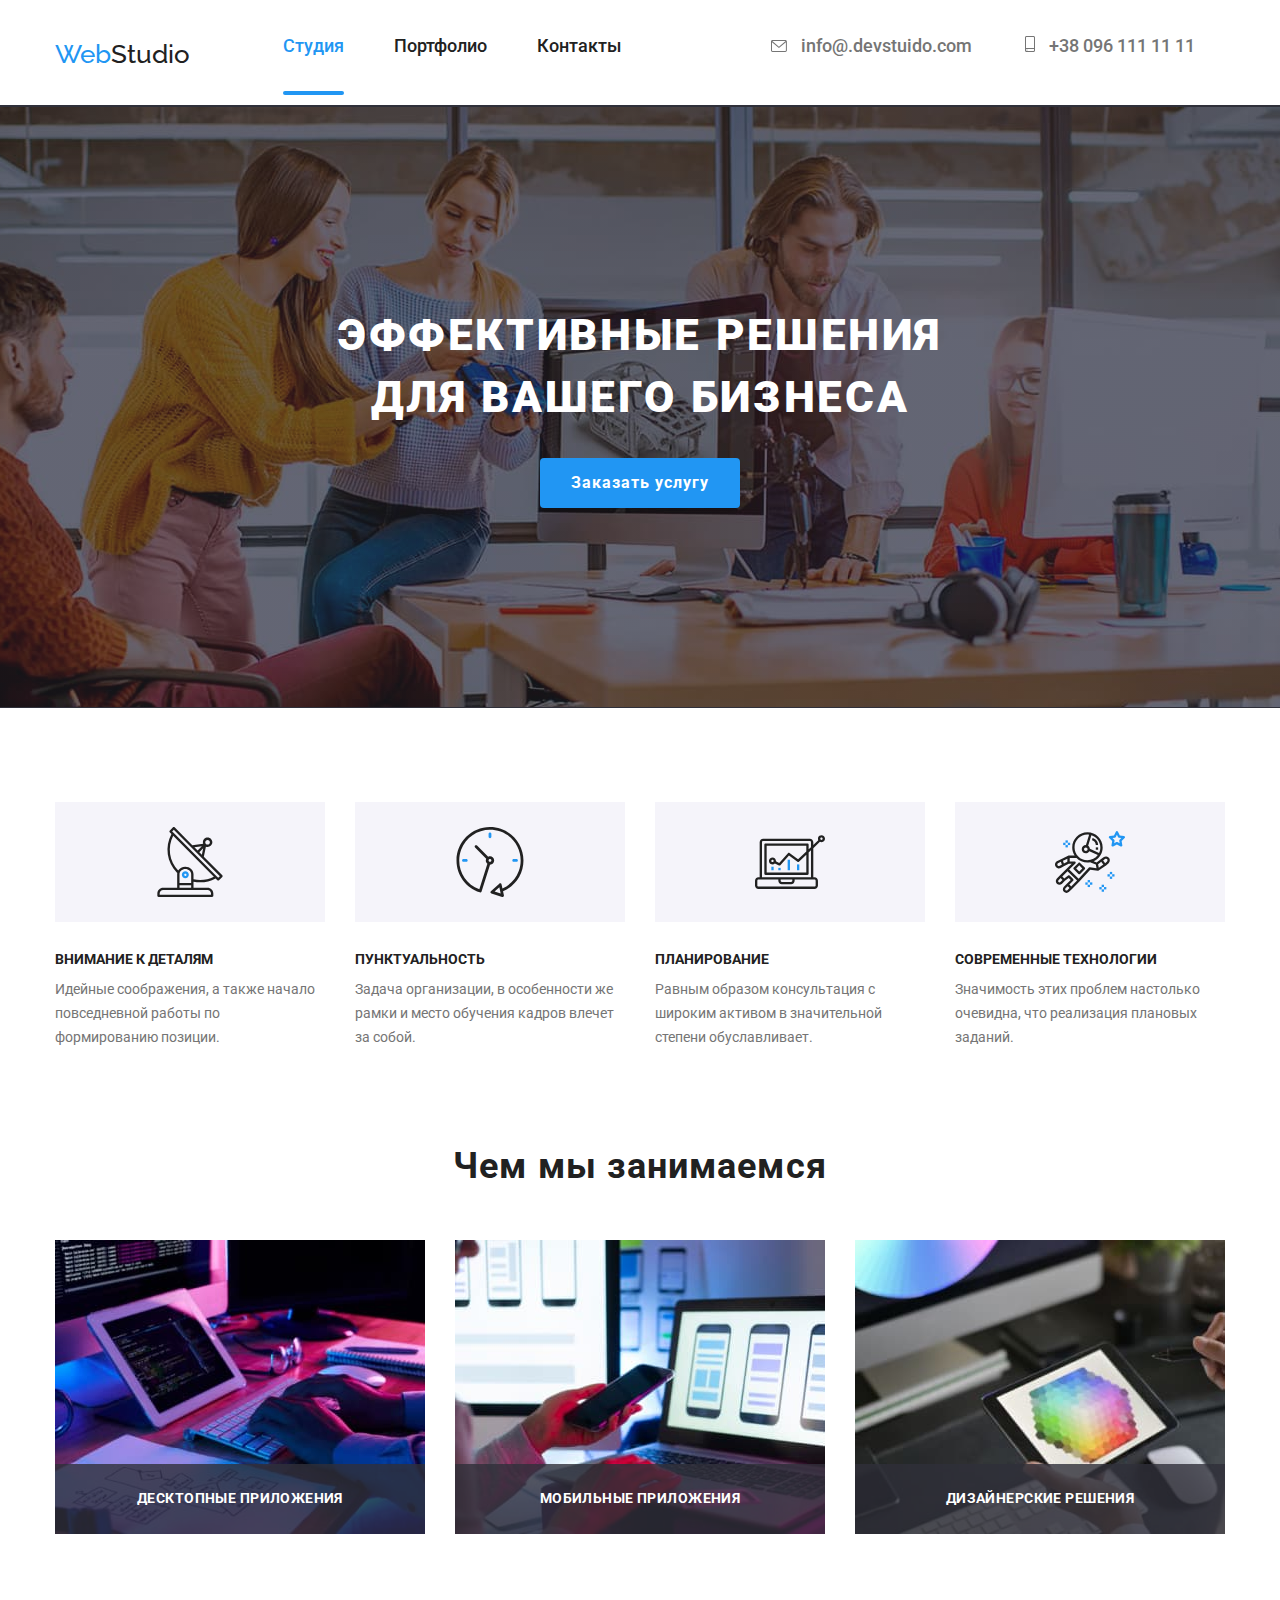
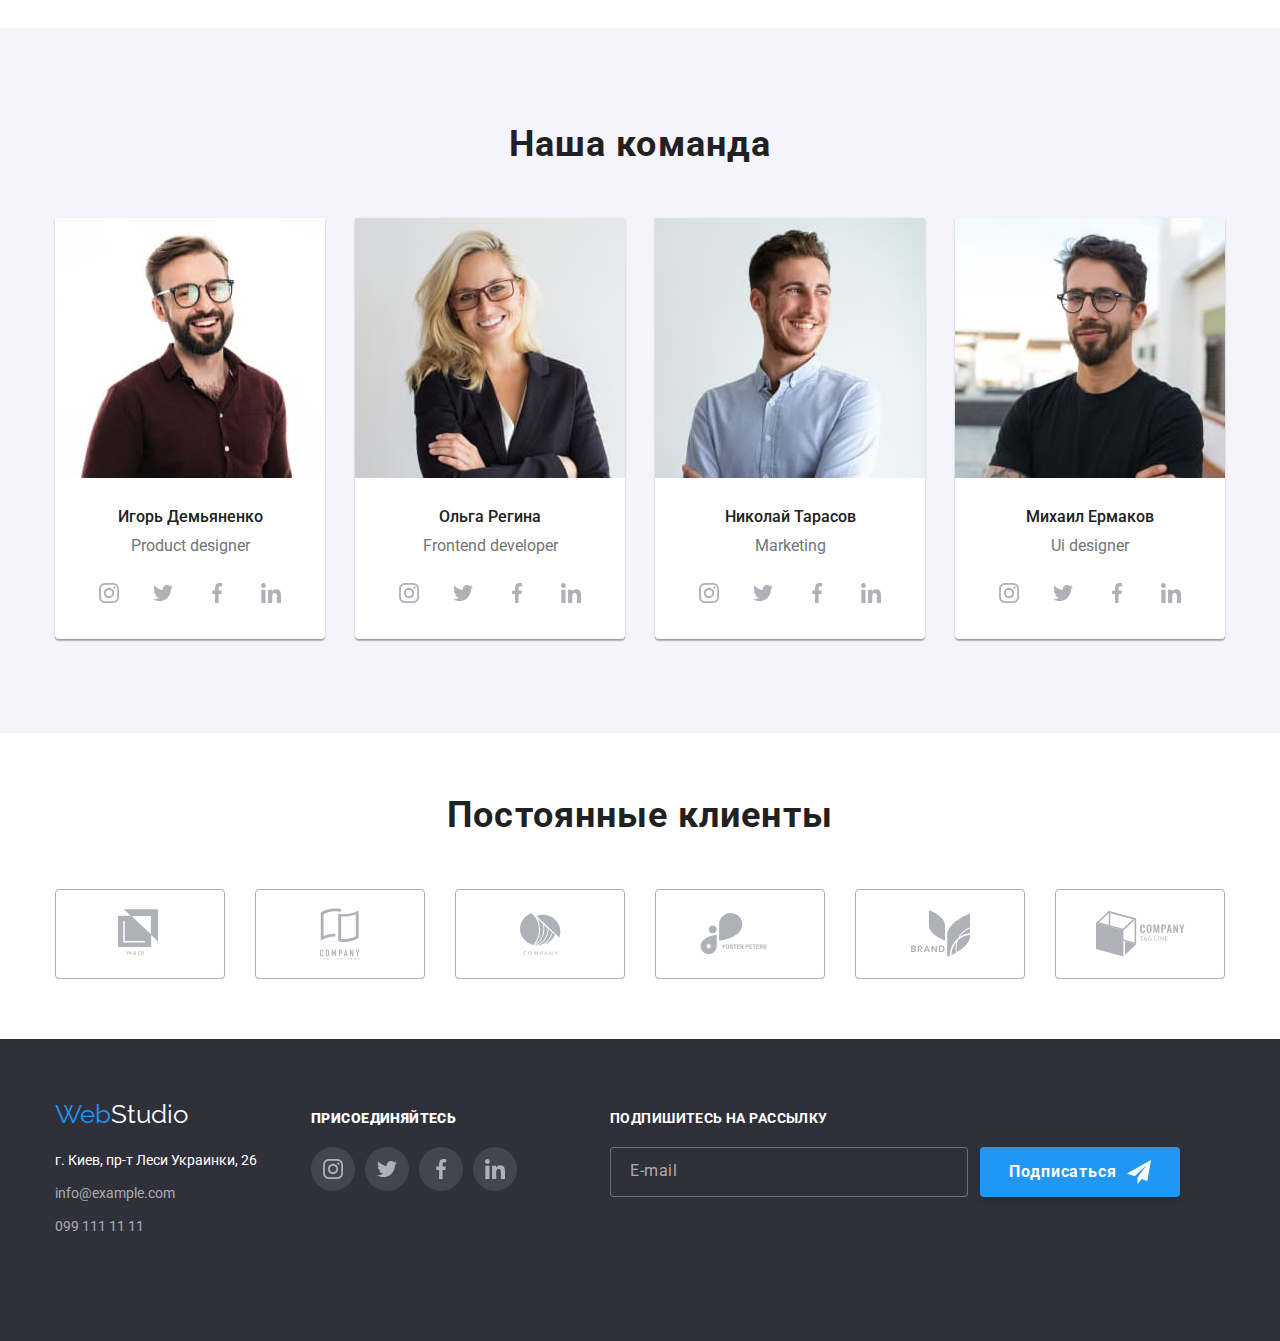
==== commit e5c33e80: "2" ====
--- a/index.html
+++ b/index.html
@@ -24,7 +24,7 @@
                     </nav>
                     <ul class="header-contacts__list">
                         <li class="header-contact__item">
-                            <a class="header-contacts header-item" href="info@devstudio.com">
+                            <a class="header-contacts header-item first" href="info@devstudio.com">
                                 <svg class="header__icon" width="16px" height="12px">
                                     <use href="./images/icons-homework4/symbol-defs.svg#envelope"></use>
                                 </svg>
--- a/css/main.min.css
+++ b/css/main.min.css
@@ -1,2 +1,2 @@
-html{box-sizing:border-box}*,*::before,*::after{box-sizing:inherit}img{display:block;height:auto;max-width:100%}*{margin:0;padding:0}ul{list-style:none}h2,h3{color:#212121}body,header{font-family:"Roboto", sans-serif;color:#757575}a:active{color:#2196f3}address{font-style:normal}a{color:inherit;text-decoration:none}.hidden{display:none}.section-padding{padding-bottom:94px}.visually-hidden{position:absolute !important;clip:rect(1px 1px 1px 1px);clip:rect(1px, 1px, 1px, 1px);padding:0 !important;border:0 !important;height:1px !important;width:1px !important;overflow:hidden}.general-button{background-color:#2196f3;min-width:200px;color:#fff;border-radius:4px;border:0;box-shadow:0px 4px 4px rgba(0,0,0,0.15);border-radius:4px;font-family:"Roboto", sans-serif;font-style:normal;font-weight:700;font-size:16px;line-height:1.875;padding-top:10px;padding-bottom:10px;letter-spacing:0.06em}.general-button:hover{cursor:pointer}.container{width:100%;padding-left:15px;padding-right:15px;margin-left:auto;margin-right:auto}@media (min-width: 480px){.container{width:480px;margin-left:auto;margin-right:auto}}@media (min-width: 768px){.container{width:768px}}@media (min-width: 1200px){.container{width:1200px}}.social-network__icon-link{display:flex;align-items:center;justify-content:center;border-radius:50%;transition:background-color 250ms cubic-bezier(0.4, 0, 0.2, 1);fill:#afb1b8}.icon-item:not(:first-child){margin-left:10px}.icon-list{margin:0;display:inline-flex;padding:0}.social-network__icon-link:hover .social-network__icon-svg,.social-network__icon-link:focus .social-network__icon-svg{fill:#ffffff}.social-network__icon-link:hover,.social-network__icon-link:focus{background-color:#2196f3}@media (min-width: 768px){.social-network__icon-link{height:44px;width:44px}}.logo{font-size:26px;font-family:"Raleway", serif;color:#212121;margin-right:93px}.footer .logo{color:#fff}.div-logo{margin-bottom:20px}@media (max-width: 767px){.div-logo{margin-top:16px}}.nav-link{flex-basis:calc(100% - 100px / 3);margin-right:50px}@media (min-width: 768px){.nav-links{display:flex}.nav{display:flex;align-items:center}}.nav-current-link{position:relative;padding-bottom:39px}.nav-current-link::after{position:absolute;display:block;width:100%;background:#2196f3;border-radius:2px;height:4px;content:"";bottom:0}.nav ul{color:#212121}.nav-current{color:#2196f3}@media (min-width: 768px) and (max-width: 1199px){.nav-current-link{padding-bottom:49px}}.logo span{color:#2196f3}.section-header{font-weight:700;letter-spacing:0.03em;font-size:28px;line-height:1.17;text-align:center;margin-bottom:50px}@media (min-width: 768px){.section-header{font-size:36px;line-height:1.16}}@media (min-width: 1200px){.section-header{font-size:36px;line-height:1.27}}.footer{background-color:#2f303a;color:#fff;padding-top:60px}.footer-contact:hover,.footer-contact:focus{color:#2196f3}.footer span{color:#2196f3}.footer-contact{font-size:14px;line-height:1.7;display:flex;flex-direction:column;align-items:center;color:rgba(255,255,255,0.6);margin-bottom:9px;transition:color 250ms cubic-bezier(0.4, 0, 0.2, 1)}.footer-header{font-family:"Roboto", sans-serif;font-size:14px;font-style:normal;font-weight:700;line-height:1.14;letter-spacing:0.03em;text-align:left;text-transform:uppercase;color:#ffffff;margin-bottom:20px}.footer-icon{fill:#ffffff}.footer-link{background-color:rgba(255,255,255,0.1)}.footer_form-button{display:inline-flex}.footer-signup__button{margin-left:12px;display:flex;justify-content:center;align-items:center}.footer-input{width:100%;padding-top:15px;padding-bottom:15px;background-color:#2f303a;padding-left:15px;border:1px solid rgba(255,255,255,0.3);box-sizing:border-box;border-radius:4px}.footer-input .social-network,.footer-input .footer-newsletter{margin-left:30px}.footer-input::placeholder{font-family:"Roboto", sans-serif;font-style:normal;font-weight:400;font-size:16px;line-height:1.25;display:flex;align-items:center;letter-spacing:0.03em;color:rgba(255,255,255,0.6)}.footer-input:hover,.footer-input:focus{color:#ffffff}.footer-form__icon{width:24px;height:24px;fill:#ffffff;margin-left:10px}.footer-adress{color:#ffffff}@media (max-width: 767px){.footer .footer-section__whole,.footer .section__social-network{align-items:baseline;text-align:center}.footer .social-network{margin-left:0}.footer .logo{margin-right:0}.footer .footer-header{margin-top:80px;text-align:center}.footer .footer-form__icon{align-items:center}}@media (max-width: 767px){.footer .footer-signup__button{margin-left:0;display:inline-flex;margin-top:20px}}.footer .footer-newsletter{display:flex;flex-direction:column;justify-content:center}@media (min-width: 768px) and (max-width: 1199px){.footer .footer_logo_and_social{display:flex;align-items:baseline;justify-content:center}.footer .footer-signup__button{margin-top:20px;margin-left:auto;margin-right:auto}.footer .footer-email__form{text-align:center}.footer .div_logo-nav,.footer .section__social-network{flex-basis:calc(100% / 2 - 30px)}.footer .div-logo,.footer .footer-header,.footer .section__social-network{text-align:center}.footer .logo{margin-right:0}}@media (min-width: 1200px){.footer .footer-header{text-align:initial}.footer .footer-section__whole,.footer .section__social-network{text-align:initial}.footer-email__form{display:flex}.footer-adress{display:flex}.footer-contact{align-items:initial}.footer-contacts{align-items:flex-start;text-align:start}.footer .footer-input{width:358px}.footer .footer_logo_and_social,.footer .footer-section__whole{display:flex;align-items:baseline;flex-basis:calc(100% - 30px / 2)}.footer .footer_logo_and_social{display:flex;flex-basis:calc(100% / 2 - 30px)}.footer .section__social-network{margin-left:30px}}.footer .social-network__icon-svg{height:20px;width:20px;fill:#afb1b8;transition:fill 250ms cubic-bezier(0.4, 0, 0.2, 1);background-color:transparent}.header-logo{color:#212121;margin-top:15px}.header{padding-bottom:36px;position:relative}header a{transition:color 250ms cubic-bezier(0.4, 0, 0.2, 1)}header a:hover,header a:focus{color:#2196f3}.header-contact__item{margin-right:30px}.header-item:not(:last-child){margin-right:50px}.portfolio-header{margin-bottom:94px;border-bottom:1px solid #ececec}.header__icon{fill:currentColor;margin-right:10px;transition:fill 250ms cubic-bezier(0.4, 0, 0.2, 1)}.header-contacts:hover,.header-contacts:focus{color:#2196f3;fill:#2196f3}.nav_contacts{display:none}@media (min-width: 480px){.nav,.header-contacts{font-size:14px;line-height:1.14;font-weight:500}}@media (max-width: 767px){.nav_contacts{position:absolute;top:100%;left:0;width:100%;height:393px;text-align:center;background-color:#ffffff;padding-top:60px;padding-bottom:60px;font-size:18px;line-height:1.16;letter-spacing:0.02em}.nav_contacts.is-open{display:block}.nav-current-link::after{left:0}.nav-link{margin:0}.nav-link:not(:first-child){margin-top:60px}.header-contact__item{margin:0}.header-contacts__list{margin-top:60px}.header-contact__item:not(:first-child){margin-top:16px}}@media (min-width: 768px){.header-contacts__list{display:flex;margin-left:220px}.container-nav,.nav_contacts{display:flex;align-items:center;padding-top:24px;font-size:18px;line-height:1.16;font-weight:500}}@media (min-width: 768px) and (max-width: 1199px){.header-contacts{display:flex}.portfolio-header{margin-bottom:30px}.nav_contacts{display:contents}.header-contacts__list{display:flex;align-items:flex-start;flex-direction:column;margin-left:0}.header-contact__item:not(:last-child){margin-bottom:10px}}@media (min-width: 1200px){.nav_contacts{display:contents}}.modal{position:absolute;font-family:"Roboto", sans-serif;font-size:16px;font-style:normal;font-weight:400;line-height:1.16;letter-spacing:0.01em;text-align:left;padding:40px 39px 40px 41px;top:50%;left:50%;transform:translate(-50%, -50%);background-color:#ffffff}.modal-close-button{display:flex;justify-content:center;align-items:center;position:absolute;top:0;right:0;width:30px;height:30px;margin-top:8px;margin-right:8px;border-radius:50%;border:1px solid rgba(0,0,0,0.1);transition:fill 250ms cubic-bezier(0.4, 0, 0.2, 1);background-color:#fff}.modal-close-button:hover,.modal-close-button:hover{fill:#2196f3;cursor:pointer}@media (max-width: 1199px){.modal{max-width:450px;max-height:609px;width:100%;height:100%}}@media (max-width: 1199px) and (min-width: 1200px){.modal{min-width:528px;min-height:581px}}.clients-section{padding-top:94px}@media (min-width: 480px){.clients-section{padding-top:60px;padding-bottom:60px}.clients-icon__list{display:flex;flex-wrap:wrap}}@media screen and (min-width: 320px) and (max-width: 479px){.clients-item:not(:first-child){margin-top:20px !important}.clients-item{margin-left:0 !important}}@media (max-width: 767px){.clients-item:nth-child(even){margin-left:30px}.clients-item:nth-child(n+3){margin-top:30px}.clients-item{flex-basis:calc((100% - 30px) / 2)}}@media (min-width: 768px){.clients-icon__list{flex-wrap:wrap}.clients-item{flex-basis:calc((100% - 60px) / 3)}}@media (min-width: 768px) and (max-width: 1199px){.clients img{max-width:100%}.clients-item:not(:nth-child(3n+1)){margin-left:30px}.clients-item:nth-child(n+4){margin-top:30px}.clients-section{padding-top:30px;padding-bottom:30px}}@media (min-width: 1200px){.clients-icon__list{flex-wrap:nowrap}.clients-item{flex-basis:calc(100% - 150px / 6)}.clients-item:not(:last-child){margin-right:30px}}.clients-link{display:flex;justify-content:center;align-items:center;height:90px;border:1px solid #afb1b8;border-radius:4px;fill:#afb1b8;transition:border 250ms cubic-bezier(0.4, 0, 0.2, 1)}.clients-icon{transition:fill 250ms cubic-bezier(0.4, 0, 0.2, 1)}.clients-link:hover,.clients-link:focus{border:1px solid #2196f3;fill:#2196f3}.hero-header{font-weight:900;text-align:center;color:#fff;text-transform:uppercase;margin-bottom:30px;font-size:26px;line-height:1.61;letter-spacing:0.06em}.hero-section{margin-left:auto;margin-right:auto;max-width:1600px;background-image:linear-gradient(rgba(47,48,58,0.4), rgba(47,48,58,0.4)),url(../../../images/img/hero-bg-480@1x.jpg);background-position:center;background-repeat:no-repeat;background-color:#2f303a;text-align:center}@media screen and (min-device-pixel-ratio: 2), screen and (min-resolution: 192dpi), screen and (min-resolution: 2dppx){.hero-section{background-image:url(../../../images/img/hero-bg-480@2x.jpg)}}@media (min-width: 768px){.hero-section{background-image:linear-gradient(rgba(47,48,58,0.4), rgba(47,48,58,0.4)),url(../../../images/img/hero-bg-768@1x.jpg)}}@media screen and (min-width: 768px) and (min-device-pixel-ratio: 2), screen and (min-width: 768px) and (min-resolution: 192dpi), screen and (min-width: 768px) and (min-resolution: 2dppx){.hero-section{background-image:url(../../../images/img/hero-bg-768@2x.jpg)}}@media (min-width: 1200px){.hero-section{background-image:linear-gradient(rgba(47,48,58,0.4), rgba(47,48,58,0.4)),url(../../../images/img/hero-bg-1600@1x.jpg)}}@media screen and (min-width: 1200px) and (min-device-pixel-ratio: 2), screen and (min-width: 1200px) and (min-resolution: 192dpi), screen and (min-width: 1200px) and (min-resolution: 2dppx){.hero-section{background-image:url(../../../images/img/hero-bg-1600@2x.jpg)}}.container-hero{margin-bottom:0;margin-left:auto;margin-right:auto;padding-top:118px;padding-bottom:118px}@media (min-width: 768px){.container-hero{margin-bottom:0;max-width:680px;margin-left:auto;margin-right:auto;padding-top:200px;padding-bottom:200px}.hero-header{font-size:44px;line-height:1.4}}.qualities{padding-top:94px}.qualities-header{font-size:14px;font-weight:700;line-height:1.14;margin-bottom:10px;text-transform:uppercase}.qualities-paragraph{font-weight:400;font-size:14px;line-height:1.71;color:#757575}@media (min-width: 768px){.qualities-list{display:flex;flex-wrap:wrap;margin-left:-30px;margin-top:-30px}.qualities-item{flex-basis:calc((100% / 2) - 30px);margin-left:30px;margin-top:30px}}@media (min-width: 1200px){.qualities-list{display:flex}.qualities-item{flex-basis:calc((100% / 4) - 30px)}}.qualities-item::before{content:"";display:block;max-width:100%;height:120px;margin-bottom:30px;background-color:#f5f4fa;background-repeat:no-repeat;background-position:center}.logo-antenna::before{background-image:url(../images/icons-homework4/antenna.svg)}.logo-clock::before{background-image:url(../images/icons-homework4/clock.svg)}.logo-diagram::before{background-image:url(../images/icons-homework4/diagram.svg)}.logo-astronaut::before{background-image:url(../images/icons-homework4/astronaut.svg)}.index-product-image__container{position:relative;width:370px}.index-product-overlay__container{display:flex;justify-content:center;align-items:center;position:absolute;bottom:0;width:100%;height:70px;background-color:rgba(47,48,58,0.8)}.index-product-overlay{text-transform:uppercase;font-family:"Roboto", sans-serif;font-size:14px;font-style:normal;font-weight:700;line-height:1.14px;letter-spacing:0.03em;text-align:center;color:#fff}.index-services__section{display:none}@media (min-width: 1200px){.index-services__section{display:block}}.team{background-color:#f5f4fa;padding-top:94px}.team-card{background-color:#ffffff;box-shadow:0px 1px 3px rgba(0,0,0,0.12),0px 1px 1px rgba(0,0,0,0.14),0px 2px 1px rgba(0,0,0,0.2);border-radius:0px 0px 4px 4px;text-align:center}.team .icon-list{padding-bottom:24px}@media (max-width: 767px){.team .team-card:not(:first-child){margin-top:20px}}@media (min-width: 768px){.team img{min-width:270px}.team-cards{display:flex;flex-wrap:wrap}.team-card{flex-basis:calc((100% / 2) - 30px)}}@media (min-width: 768px) and (max-width: 1199px){.team-card{margin:15px}.team-cards{margin-top:-30px;margin-bottom:-30px}}@media (min-width: 1200px){.team-card:not(:first-child){margin-left:30px}.team-card{flex-basis:calc(100% / 4 - 90px)}}.team-card p{margin-top:10px;margin-bottom:16px}.team .names-header{font-weight:500;font-size:16px;line-height:1.17;color:#212121;margin-top:30px}.team .names-paragraph{font-weight:400;font-size:16px;line-height:1.17}.portfolio-button{min-width:73px;color:#212121;line-height:1.6;font-size:16px;background-color:#f5f4fa;font-weight:500;margin-left:8px;border-radius:4px;padding:8px 22px;border:none;transition:background-color 250ms cubic-bezier(0.4, 0, 0.2, 1),color 250ms cubic-bezier(0.4, 0, 0.2, 1),box-shadow 250ms cubic-bezier(0.4, 0, 0.2, 1)}.portfolio-button:hover,.portfolio-button:focus{background-color:#2196f3;color:#fff;box-shadow:0px 3px 1px rgba(0,0,0,0.1),0px 1px 2px rgba(0,0,0,0.08),0px 2px 2px rgba(0,0,0,0.12);cursor:pointer}.buttons-list{display:flex;justify-content:center}.buttons-container{padding-bottom:0;margin-bottom:56px}@media (max-width: 767px){.buttons-list{display:flex;flex-wrap:wrap;justify-content:flex-start;text-align:start}.buttons-list__item{margin-top:10px}}.product-header{font-weight:700;font-size:18px;line-height:2;margin-left:24px;margin-top:0}.product-type{font-weight:normal;font-size:16px;line-height:1.9;margin-left:24px}.product-card:hover,.product-card:focus{box-shadow:0px 1px 1px rgba(0,0,0,0.12),0px 4px 4px rgba(0,0,0,0.06),1px 4px 6px rgba(0,0,0,0.16)}.card-border{border-left:1px solid #eeeeee;border-right:1px solid #eeeeee;border-bottom:1px solid #eeeeee;padding-bottom:20px;padding-top:20px}.image-container{position:relative}.portfolio--product-overlay__container{position:absolute;display:flex;justify-content:center;align-items:center;background-color:rgba(33,150,243,0.9);padding-left:24px;padding-right:24px;opacity:0;transition:opacity 250ms cubic-bezier(0.4, 0, 0.2, 1),height 250ms cubic-bezier(0.4, 0, 0.2, 1);bottom:0;width:100%;height:0px}.portfolio--product-overlay{font-family:"Roboto", sans-serif;font-size:18px;font-style:normal;font-weight:400;line-height:1.55;letter-spacing:0.03em;text-align:left;color:#fff}.link-product-card:hover .portfolio--product-overlay__container,.link-product-card:focus .portfolio--product-overlay__container{opacity:1;height:294px}@media (min-width: 768px){-products{list-style:none}.card-set{display:flex;flex-wrap:wrap;margin-top:-30px;margin-left:-30px}.product-images{display:flex;justify-content:space-between}.product-card{flex-basis:calc(100% / 2 - 30px);margin:0;margin:15px}}@media (min-width: 1200px){.product-card{flex-basis:calc((100% / 3) - 30px)}.product-card{transition:box-shadow 250ms cubic-bezier(0.4, 0, 0.2, 1)}}.backdrop{position:fixed;top:0;left:0;width:100%;height:100%;background-color:rgba(0,0,0,0.2)}.backdrop.is-hidden{opacity:0;pointer-events:none}.modal-header{font-family:"Roboto", sans-serif;font-size:20px;font-style:normal;font-weight:700;line-height:1.15;letter-spacing:0.03em;text-align:center;margin-bottom:12px}.modal__contract-checkbox{font-family:"Roboto", sans-serif;font-size:14px;font-style:normal;font-weight:400;line-height:1.71;letter-spacing:0.03em}.modal__contract-checkbox-link{text-decoration:underline;color:#188ce8}.modal-textarea::placeholder{font-family:"Roboto", sans-serif;font-style:normal;font-weight:400;font-size:14px;line-height:1.14;letter-spacing:0.01em}.modal-textarea{height:120px;width:100%;resize:none;padding:12px 16px;margin-bottom:25px;border:1px solid rgba(33,33,33,0.2);border-radius:4px;transition:border-color 250ms cubic-bezier(0.4, 0, 0.2, 1)}.modal-input__container{position:relative;display:flex;flex-direction:column}.modal-label{margin-bottom:4px;font-family:"Roboto", sans-serif;font-style:normal;font-weight:400;font-size:12px;line-height:1.14;letter-spacing:0.01em;display:flex;flex-direction:column}.modal-icon{position:absolute;top:50%;transform:translateY(-50%);left:13px;width:18px;height:18px;transition:fill 250ms cubic-bezier(0.4, 0, 0.2, 1)}.modal-submit__button{display:block;margin-left:auto;margin-right:auto}.modal-input__container:focus svg,.modal-input__container:hover svg,.modal-input__container:hover .modal-input,.modal-input__container:focus .modal-input,.modal-input__container:hover .modal-textarea,.modal-input__container:focus .modal-textarea{fill:#2196f3;border-color:#2196f3}.modal-checkbox__input:checked+.custom-checkbox{border-color:#2196f3;background-image:url(../images/images-homework-6/vector.svg);background-color:#2196f3;background-size:auto;background-repeat:no-repeat}.modal-checkbox__submit{position:relative;padding-left:30px;margin-bottom:30px}.custom-checkbox{position:absolute;display:block;left:0;bottom:50%;transform:translateY(50%);width:16px;height:15px;border:2px solid #212121;border-radius:3px}.modal-input{border:1px solid rgba(33,33,33,0.2);border-radius:4px;padding-left:40px;height:40px;margin-bottom:10px;transition:border-color 250ms cubic-bezier(0.4, 0, 0.2, 1)}.mob_menu-button{display:none;padding:0;margin:0;background:none;background-color:transparent;border:none;position:absolute;right:0;top:0;margin-top:10px;margin-right:15px}@media (max-width: 767px){.mob_menu-button{display:block}}@media (max-width: 767px){.mob_menu-button:hover .mob_icons,.mob_menu-button:focus .mob_icons{fill:#2196f3}.mob_icon-cross{display:none}.mob_menu-button.is-open .mob_icon-cross{display:block}.mob_menu-button.is-open .mob_icon-menu{display:none}}
+html{box-sizing:border-box}*,*::before,*::after{box-sizing:inherit}img{display:block;height:auto;max-width:100%}*{margin:0;padding:0}ul{list-style:none}h2,h3{color:#212121}body,header{font-family:"Roboto", sans-serif;color:#757575}a:active{color:#2196f3}address{font-style:normal}a{color:inherit;text-decoration:none}.hidden{display:none}.section-padding{padding-bottom:94px}.visually-hidden{position:absolute !important;clip:rect(1px 1px 1px 1px);clip:rect(1px, 1px, 1px, 1px);padding:0 !important;border:0 !important;height:1px !important;width:1px !important;overflow:hidden}.general-button{background-color:#2196f3;min-width:200px;color:#fff;border-radius:4px;border:0;box-shadow:0px 4px 4px rgba(0,0,0,0.15);border-radius:4px;font-family:"Roboto", sans-serif;font-style:normal;font-weight:700;font-size:16px;line-height:1.875;padding-top:10px;padding-bottom:10px;letter-spacing:0.06em}.general-button:hover{cursor:pointer}.container{width:100%;padding-left:15px;padding-right:15px;margin-left:auto;margin-right:auto}@media (min-width: 480px){.container{width:480px;margin-left:auto;margin-right:auto}}@media (max-width: 767px){.container{margin-top:20px;max-width:480px;margin-left:auto;margin-right:auto}}@media (min-width: 768px){.container{width:768px}}@media (min-width: 1200px){.container{width:1200px}}.social-network__icon-link{display:flex;align-items:center;justify-content:center;border-radius:50%;transition:background-color 250ms cubic-bezier(0.4, 0, 0.2, 1);fill:#afb1b8}.icon-item:not(:first-child){margin-left:10px}.icon-list{margin:0;display:inline-flex;padding:0}.social-network__icon-link:hover .social-network__icon-svg,.social-network__icon-link:focus .social-network__icon-svg{fill:#ffffff}.social-network__icon-link:hover,.social-network__icon-link:focus{background-color:#2196f3}@media (min-width: 768px){.social-network__icon-link{height:44px;width:44px}}.logo{font-size:26px;font-family:"Raleway", serif;color:#212121;margin-right:93px}.footer .logo{color:#fff}.div-logo{margin-bottom:20px}@media (max-width: 767px){.div-logo{margin-top:16px}}.nav-link{flex-basis:calc(100% - 100px / 3);margin-right:50px}@media (min-width: 768px){.nav-links{display:flex}.nav{display:flex;align-items:center}}.nav-current-link{position:relative;padding-bottom:39px}.nav-current-link::after{position:absolute;display:block;width:100%;background:#2196f3;border-radius:2px;height:4px;content:"";bottom:0}.nav ul{color:#212121}.nav-current{color:#2196f3}@media (min-width: 768px) and (max-width: 1199px){.nav-current-link{padding-bottom:49px}}.logo span{color:#2196f3}.section-header{font-weight:700;letter-spacing:0.03em;font-size:28px;line-height:1.17;text-align:center;margin-bottom:50px}@media (min-width: 768px){.section-header{font-size:36px;line-height:1.16}}@media (min-width: 1200px){.section-header{font-size:36px;line-height:1.27}}.footer{background-color:#2f303a;color:#fff;padding-top:60px}.footer-contact:hover,.footer-contact:focus{color:#2196f3}.footer span{color:#2196f3}.footer-contact{font-size:14px;line-height:1.7;display:flex;flex-direction:column;align-items:center;color:rgba(255,255,255,0.6);margin-bottom:9px;transition:color 250ms cubic-bezier(0.4, 0, 0.2, 1)}.footer-header{font-family:"Roboto", sans-serif;font-size:14px;font-style:normal;font-weight:700;line-height:1.14;letter-spacing:0.03em;text-align:left;text-transform:uppercase;color:#ffffff;margin-bottom:20px}.footer-icon{fill:#ffffff}.footer-link{background-color:rgba(255,255,255,0.1)}.footer_form-button{display:inline-flex}.footer-signup__button{margin-left:12px;display:flex;justify-content:center;align-items:center}.footer-input{width:100%;padding-top:15px;padding-bottom:15px;background-color:#2f303a;padding-left:15px;border:1px solid rgba(255,255,255,0.3);box-sizing:border-box;border-radius:4px}.footer-input .social-network,.footer-input .footer-newsletter{margin-left:30px}.footer-input::placeholder{font-family:"Roboto", sans-serif;font-style:normal;font-weight:400;font-size:16px;line-height:1.25;display:flex;align-items:center;letter-spacing:0.03em;color:rgba(255,255,255,0.6)}.footer-input:hover,.footer-input:focus{color:#ffffff}.footer-form__icon{width:24px;height:24px;fill:#ffffff;margin-left:10px}.footer-adress{color:#ffffff}@media (max-width: 767px){.footer .footer-section__whole,.footer .section__social-network{align-items:baseline;text-align:center}.footer .social-network{margin-left:0}.footer .logo{margin-right:0}.footer .footer-header{margin-top:80px;text-align:center}.footer .footer-form__icon{align-items:center}}@media (max-width: 767px){.footer .footer-signup__button{margin-left:0;display:inline-flex;margin-top:20px}}.footer .footer-newsletter{display:flex;flex-direction:column;justify-content:center}@media (min-width: 768px) and (max-width: 1199px){.footer .footer_logo_and_social{display:flex;align-items:baseline;justify-content:center}.footer .footer-signup__button{margin-top:20px;margin-left:auto;margin-right:auto}.footer .footer-email__form{text-align:center}.footer .div_logo-nav,.footer .section__social-network{flex-basis:calc(100% / 2 - 30px)}.footer .div-logo,.footer .footer-header,.footer .section__social-network{text-align:center}.footer .logo{margin-right:0}}@media (min-width: 1200px){.footer .footer-header{text-align:initial}.footer .footer-section__whole,.footer .section__social-network{text-align:initial}.footer-email__form{display:flex}.footer-adress{display:flex}.footer-contact{align-items:initial}.footer-contacts{align-items:flex-start;text-align:start}.footer .footer-input{width:358px}.footer .footer_logo_and_social,.footer .footer-section__whole{display:flex;align-items:baseline;flex-basis:calc(100% - 30px / 2)}.footer .footer_logo_and_social{display:flex;flex-basis:calc(100% / 2 - 30px)}.footer .section__social-network{margin-left:30px}}.footer .social-network__icon-svg{height:20px;width:20px;fill:#afb1b8;transition:fill 250ms cubic-bezier(0.4, 0, 0.2, 1);background-color:transparent}.header-logo{color:#212121;margin-top:15px}.header{padding-bottom:36px;position:relative}header a{transition:color 250ms cubic-bezier(0.4, 0, 0.2, 1)}header a:hover,header a:focus{color:#2196f3}.header-contact__item{margin-right:30px}.header-item:not(:last-child){margin-right:50px}.portfolio-header{margin-bottom:94px;border-bottom:1px solid #ececec}.header__icon{fill:currentColor;margin-right:10px;transition:fill 250ms cubic-bezier(0.4, 0, 0.2, 1)}.header-contacts:hover,.header-contacts:focus{color:#2196f3;fill:#2196f3}.nav_contacts{display:none}.index.header{display:flex}.portfolio.header{display:flex}@media (max-width: 767px){.nav,.header-contacts{font-size:14px;line-height:1.14;font-weight:500}}@media (max-width: 767px){.nav_contacts{position:absolute;top:100%;left:0;width:100%;height:393px;text-align:center;background-color:#ffffff;padding-top:60px;padding-bottom:60px;font-size:18px;line-height:1.16;letter-spacing:0.02em}.nav_contacts.is-open{display:block}.nav-current-link::after{left:0}.nav-link{margin:0}.nav-link:not(:first-child){margin-top:60px}.header-contact__item{margin:0}.header-contacts__list{margin-top:60px}.header-contact__item:not(:first-child){margin-top:16px}}@media (min-width: 768px){.header-contacts__list{display:flex;justify-content:space-between;flex-grow:1}.container-nav,.nav_contacts{display:flex;align-items:center;padding-top:24px;font-size:18px;line-height:1.16;font-weight:500}}@media (min-width: 768px) and (max-width: 1199px){.header-contacts{display:flex}.portfolio-header{margin-bottom:30px}.nav_contacts{display:contents}.header-contacts__list{display:flex;align-items:flex-start;flex-direction:column;margin-left:0}.header-contact__item:not(:last-child){margin-bottom:10px}}@media (min-width: 1200px){.nav_contacts{display:contents}.first{margin-left:100px}}.modal{position:absolute;font-family:"Roboto", sans-serif;font-size:16px;font-style:normal;font-weight:400;line-height:1.16;letter-spacing:0.01em;text-align:left;padding:40px 39px 40px 41px;top:50%;left:50%;transform:translate(-50%, -50%);background-color:#ffffff}.modal-close-button{display:flex;justify-content:center;align-items:center;position:absolute;top:0;right:0;width:30px;height:30px;margin-top:8px;margin-right:8px;border-radius:50%;border:1px solid rgba(0,0,0,0.1);transition:fill 250ms cubic-bezier(0.4, 0, 0.2, 1);background-color:#fff}.modal-close-button:hover,.modal-close-button:hover{fill:#2196f3;cursor:pointer}@media (max-width: 1199px){.modal{max-width:450px;max-height:609px;width:100%;height:100%}}@media (max-width: 1199px) and (min-width: 1200px){.modal{min-width:528px;min-height:581px}}.clients-section{padding-top:94px}@media (min-width: 480px){.clients-section{padding-top:60px;padding-bottom:60px}.clients-icon__list{display:flex;flex-wrap:wrap}}@media screen and (min-width: 320px) and (max-width: 479px){.clients-item:not(:first-child){margin-top:20px !important}.clients-item{margin-left:0 !important}}@media (max-width: 767px){.clients-item:nth-child(even){margin-left:30px}.clients-item:nth-child(n+3){margin-top:30px}.clients-item{flex-basis:calc((100% - 30px) / 2)}}@media (min-width: 768px){.clients-icon__list{flex-wrap:wrap}.clients-item{flex-basis:calc((100% - 60px) / 3)}}@media (min-width: 768px) and (max-width: 1199px){.clients img{max-width:100%}.clients-item:not(:nth-child(3n+1)){margin-left:30px}.clients-item:nth-child(n+4){margin-top:30px}.clients-section{padding-top:30px;padding-bottom:30px}}@media (min-width: 1200px){.clients-icon__list{flex-wrap:nowrap}.clients-item{flex-basis:calc(100% - 150px / 6)}.clients-item:not(:last-child){margin-right:30px}}.clients-link{display:flex;justify-content:center;align-items:center;height:90px;border:1px solid #afb1b8;border-radius:4px;fill:#afb1b8;transition:border 250ms cubic-bezier(0.4, 0, 0.2, 1)}.clients-icon{transition:fill 250ms cubic-bezier(0.4, 0, 0.2, 1)}.clients-link:hover,.clients-link:focus{border:1px solid #2196f3;fill:#2196f3}.hero-header{font-weight:900;text-align:center;color:#fff;text-transform:uppercase;margin-bottom:30px;font-size:26px;line-height:1.61;letter-spacing:0.06em}.hero-section{margin-left:auto;margin-right:auto;max-width:1600px;background-image:linear-gradient(rgba(47,48,58,0.4), rgba(47,48,58,0.4)),url(../images/img/hero-bg-480@1x.jpg);background-position:center;background-repeat:no-repeat;background-color:#2f303a;text-align:center}@media screen and (min-device-pixel-ratio: 2), screen and (min-resolution: 192dpi), screen and (min-resolution: 2dppx){.hero-section{background-image:url(../images/img/hero-bg-480@2x.jpg)}}@media (min-width: 768px){.hero-section{background-image:linear-gradient(rgba(47,48,58,0.4), rgba(47,48,58,0.4)),url(../images/img/hero-bg-768@1x.jpg)}}@media screen and (min-width: 768px) and (min-device-pixel-ratio: 2), screen and (min-width: 768px) and (min-resolution: 192dpi), screen and (min-width: 768px) and (min-resolution: 2dppx){.hero-section{background-image:url(../images/img/hero-bg-768@2x.jpg)}}@media (min-width: 1200px){.hero-section{background-image:linear-gradient(rgba(47,48,58,0.4), rgba(47,48,58,0.4)),url(../images/img/hero-bg-1600@1x.jpg)}}@media screen and (min-width: 1200px) and (min-device-pixel-ratio: 2), screen and (min-width: 1200px) and (min-resolution: 192dpi), screen and (min-width: 1200px) and (min-resolution: 2dppx){.hero-section{background-image:url(../images/img/hero-bg-1600@2x.jpg)}}.container-hero{margin-bottom:0;margin-left:auto;margin-right:auto;padding-top:118px;padding-bottom:118px}@media (min-width: 768px){.container-hero{margin-bottom:0;max-width:680px;margin-left:auto;margin-right:auto;padding-top:200px;padding-bottom:200px}.hero-header{font-size:44px;line-height:1.4}}.qualities{padding-top:94px}.qualities-header{font-size:14px;font-weight:700;line-height:1.14;margin-bottom:10px;text-transform:uppercase}.qualities-paragraph{font-weight:400;font-size:14px;line-height:1.71;color:#757575}@media (min-width: 768px){.qualities-list{display:flex;flex-wrap:wrap;margin-left:-30px;margin-top:-30px}.qualities-item{flex-basis:calc((100% / 2) - 30px);margin-left:30px;margin-top:30px}}@media (min-width: 1200px){.qualities-list{display:flex}.qualities-item{flex-basis:calc((100% / 4) - 30px)}}.qualities-item::before{content:"";display:block;max-width:100%;height:120px;margin-bottom:30px;background-color:#f5f4fa;background-repeat:no-repeat;background-position:center}.logo-antenna::before{background-image:url(../images/icons-homework4/antenna.svg)}.logo-clock::before{background-image:url(../images/icons-homework4/clock.svg)}.logo-diagram::before{background-image:url(../images/icons-homework4/diagram.svg)}.logo-astronaut::before{background-image:url(../images/icons-homework4/astronaut.svg)}.index-product-image__container{position:relative;width:370px}.index-product-overlay__container{display:flex;justify-content:center;align-items:center;position:absolute;bottom:0;width:100%;height:70px;background-color:rgba(47,48,58,0.8)}.index-product-overlay{text-transform:uppercase;font-family:"Roboto", sans-serif;font-size:14px;font-style:normal;font-weight:700;line-height:1.14px;letter-spacing:0.03em;text-align:center;color:#fff}.index-services__section{display:none}@media (min-width: 1200px){.index-services__section{display:block}}.team{background-color:#f5f4fa;padding-top:94px}.team-card{background-color:#ffffff;box-shadow:0px 1px 3px rgba(0,0,0,0.12),0px 1px 1px rgba(0,0,0,0.14),0px 2px 1px rgba(0,0,0,0.2);border-radius:0px 0px 4px 4px;text-align:center}.team .icon-list{padding-bottom:24px}@media (max-width: 767px){.team .team-card:not(:first-child){margin-top:20px}}@media (min-width: 768px){.team img{min-width:270px}.team-cards{display:flex;flex-wrap:wrap}.team-card{flex-basis:calc((100% / 2) - 30px)}}@media (min-width: 768px) and (max-width: 1199px){.team-card{margin:15px}.team-cards{margin-top:-30px;margin-bottom:-30px}}@media (min-width: 1200px){.team-card:not(:first-child){margin-left:30px}.team-card{flex-basis:calc(100% / 4 - 90px)}}.team-card p{margin-top:10px;margin-bottom:16px}.team .names-header{font-weight:500;font-size:16px;line-height:1.17;color:#212121;margin-top:30px}.team .names-paragraph{font-weight:400;font-size:16px;line-height:1.17}.portfolio-button{min-width:73px;color:#212121;line-height:1.6;font-size:16px;background-color:#f5f4fa;font-weight:500;margin-left:8px;border-radius:4px;padding:8px 22px;border:none;transition:background-color 250ms cubic-bezier(0.4, 0, 0.2, 1),color 250ms cubic-bezier(0.4, 0, 0.2, 1),box-shadow 250ms cubic-bezier(0.4, 0, 0.2, 1)}.portfolio-button:hover,.portfolio-button:focus{background-color:#2196f3;color:#fff;box-shadow:0px 3px 1px rgba(0,0,0,0.1),0px 1px 2px rgba(0,0,0,0.08),0px 2px 2px rgba(0,0,0,0.12);cursor:pointer}.buttons-list{display:flex;justify-content:center}.buttons-container{padding-bottom:0;margin-bottom:56px}@media (max-width: 767px){.buttons-list{display:flex;flex-wrap:wrap;justify-content:flex-start;text-align:start}.buttons-list__item{margin-top:10px}}.product-header{font-weight:700;font-size:18px;line-height:2;margin-left:24px;margin-top:0}.product-type{font-weight:normal;font-size:16px;line-height:1.9;margin-left:24px}.product-card{margin-top:30px}.product-card:hover,.product-card:focus{box-shadow:0px 1px 1px rgba(0,0,0,0.12),0px 4px 4px rgba(0,0,0,0.06),1px 4px 6px rgba(0,0,0,0.16)}.card-border{border-left:1px solid #eeeeee;border-right:1px solid #eeeeee;border-bottom:1px solid #eeeeee;padding-bottom:20px;padding-top:20px}.image-container{position:relative}.portfolio--product-overlay__container{position:absolute;display:flex;justify-content:center;align-items:center;background-color:rgba(33,150,243,0.9);padding-left:24px;padding-right:24px;opacity:0;transition:opacity 250ms cubic-bezier(0.4, 0, 0.2, 1),height 250ms cubic-bezier(0.4, 0, 0.2, 1);bottom:0;width:100%;height:0px}.portfolio--product-overlay{font-family:"Roboto", sans-serif;font-size:18px;font-style:normal;font-weight:400;line-height:1.55;letter-spacing:0.03em;text-align:left;color:#fff}.link-product-card:hover .portfolio--product-overlay__container,.link-product-card:focus .portfolio--product-overlay__container{opacity:1;height:294px}@media (min-width: 768px){-products{list-style:none}.card-set{display:flex;flex-wrap:wrap;margin-top:-30px;margin-left:-30px}.product-images{display:flex;justify-content:space-between}.product-card{flex-basis:calc(100% / 2 - 30px);margin:0;margin:15px}}@media (min-width: 1200px){.product-card{flex-basis:calc((100% / 3) - 30px)}.product-card{transition:box-shadow 250ms cubic-bezier(0.4, 0, 0.2, 1)}}.backdrop{position:fixed;top:0;left:0;width:100%;height:100%;background-color:rgba(0,0,0,0.2)}.backdrop.is-hidden{opacity:0;pointer-events:none}.modal-header{font-family:"Roboto", sans-serif;font-size:20px;font-style:normal;font-weight:700;line-height:1.15;letter-spacing:0.03em;text-align:center;margin-bottom:12px}.modal__contract-checkbox{font-family:"Roboto", sans-serif;font-size:14px;font-style:normal;font-weight:400;line-height:1.71;letter-spacing:0.03em}.modal__contract-checkbox-link{text-decoration:underline;color:#188ce8}.modal-textarea::placeholder{font-family:"Roboto", sans-serif;font-style:normal;font-weight:400;font-size:14px;line-height:1.14;letter-spacing:0.01em}.modal-textarea{height:120px;width:100%;resize:none;padding:12px 16px;margin-bottom:25px;border:1px solid rgba(33,33,33,0.2);border-radius:4px;transition:border-color 250ms cubic-bezier(0.4, 0, 0.2, 1)}.modal-input__container{position:relative;display:flex;flex-direction:column}.modal-label{margin-bottom:4px;font-family:"Roboto", sans-serif;font-style:normal;font-weight:400;font-size:12px;line-height:1.14;letter-spacing:0.01em;display:flex;flex-direction:column}.modal-icon{position:absolute;top:50%;transform:translateY(-50%);left:13px;width:18px;height:18px;transition:fill 250ms cubic-bezier(0.4, 0, 0.2, 1)}.modal-submit__button{display:block;margin-left:auto;margin-right:auto}.modal-input__container:focus svg,.modal-input__container:hover svg,.modal-input__container:hover .modal-input,.modal-input__container:focus .modal-input,.modal-input__container:hover .modal-textarea,.modal-input__container:focus .modal-textarea{fill:#2196f3;border-color:#2196f3}.modal-checkbox__input:checked+.custom-checkbox{border-color:#2196f3;background-image:url(../images/images-homework-6/vector.svg);background-color:#2196f3;background-size:auto;background-repeat:no-repeat}.modal-checkbox__submit{position:relative;padding-left:30px;margin-bottom:30px}.custom-checkbox{position:absolute;display:block;left:0;bottom:50%;transform:translateY(50%);width:16px;height:15px;border:2px solid #212121;border-radius:3px}.modal-input{border:1px solid rgba(33,33,33,0.2);border-radius:4px;padding-left:40px;height:40px;margin-bottom:10px;transition:border-color 250ms cubic-bezier(0.4, 0, 0.2, 1)}.mob_menu-button{display:none;padding:0;margin:0;background:none;background-color:transparent;border:none;margin-top:10px;margin-right:15px}@media (max-width: 767px){.mob_menu-button{display:block}}@media (max-width: 767px){.mob_menu-button:hover .mob_icons,.mob_menu-button:focus .mob_icons{fill:#2196f3}.mob_icon-cross{display:none}.mob_menu-button.is-open .mob_icon-cross{display:block}.mob_menu-button.is-open .mob_icon-menu{display:none}}
 /*# sourceMappingURL=main.min.css.map */